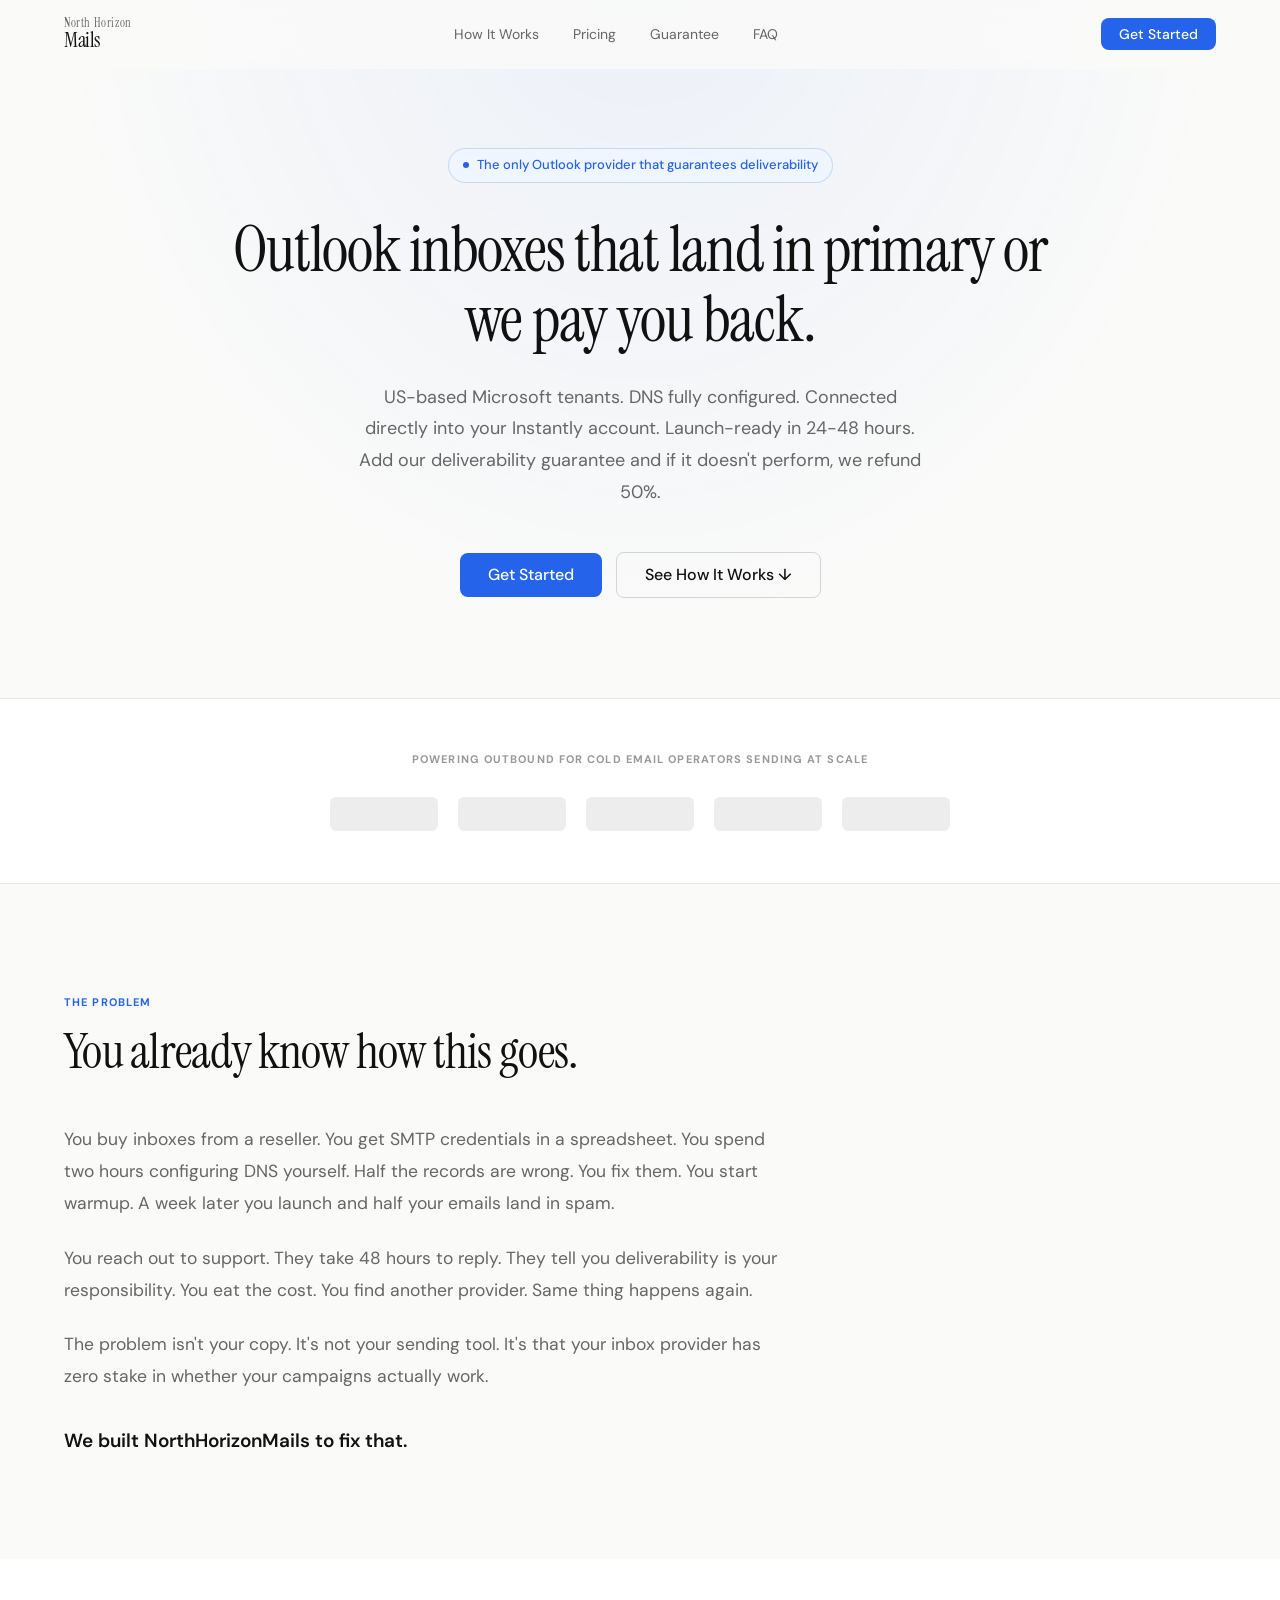
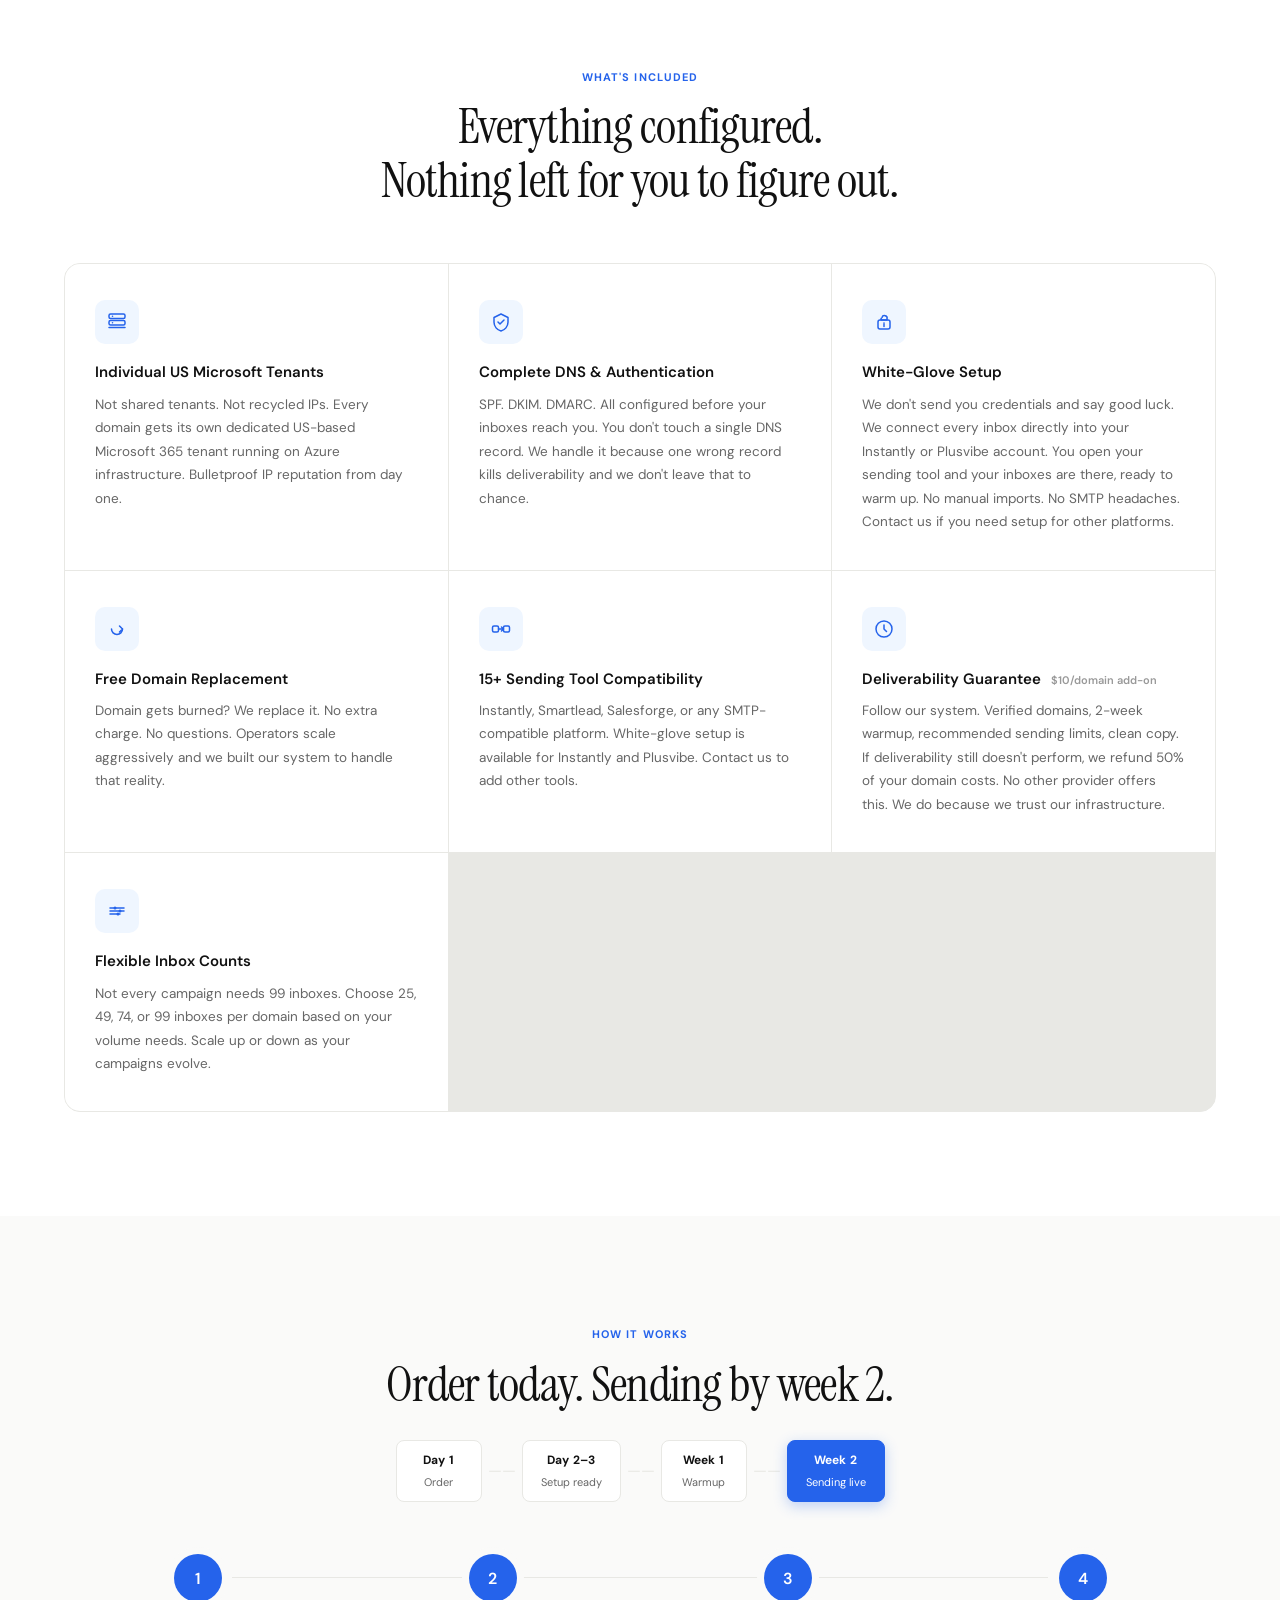
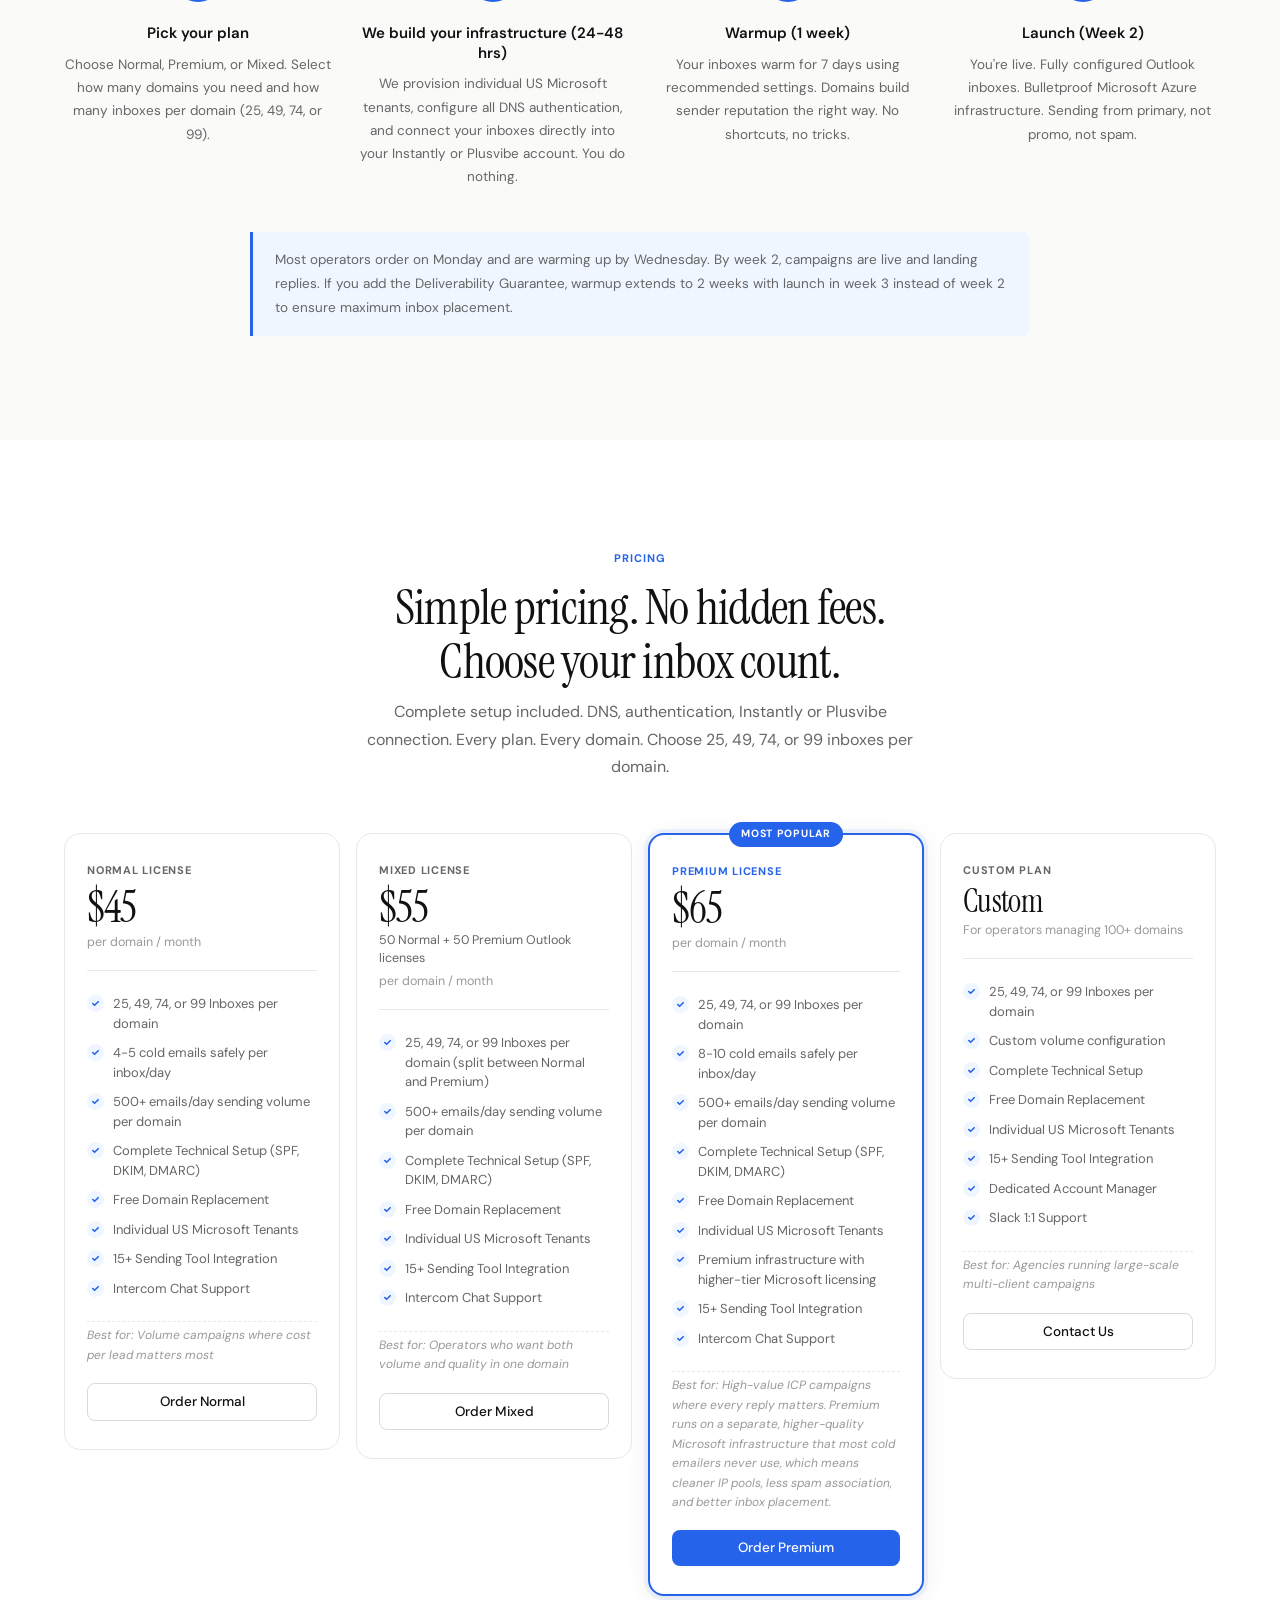
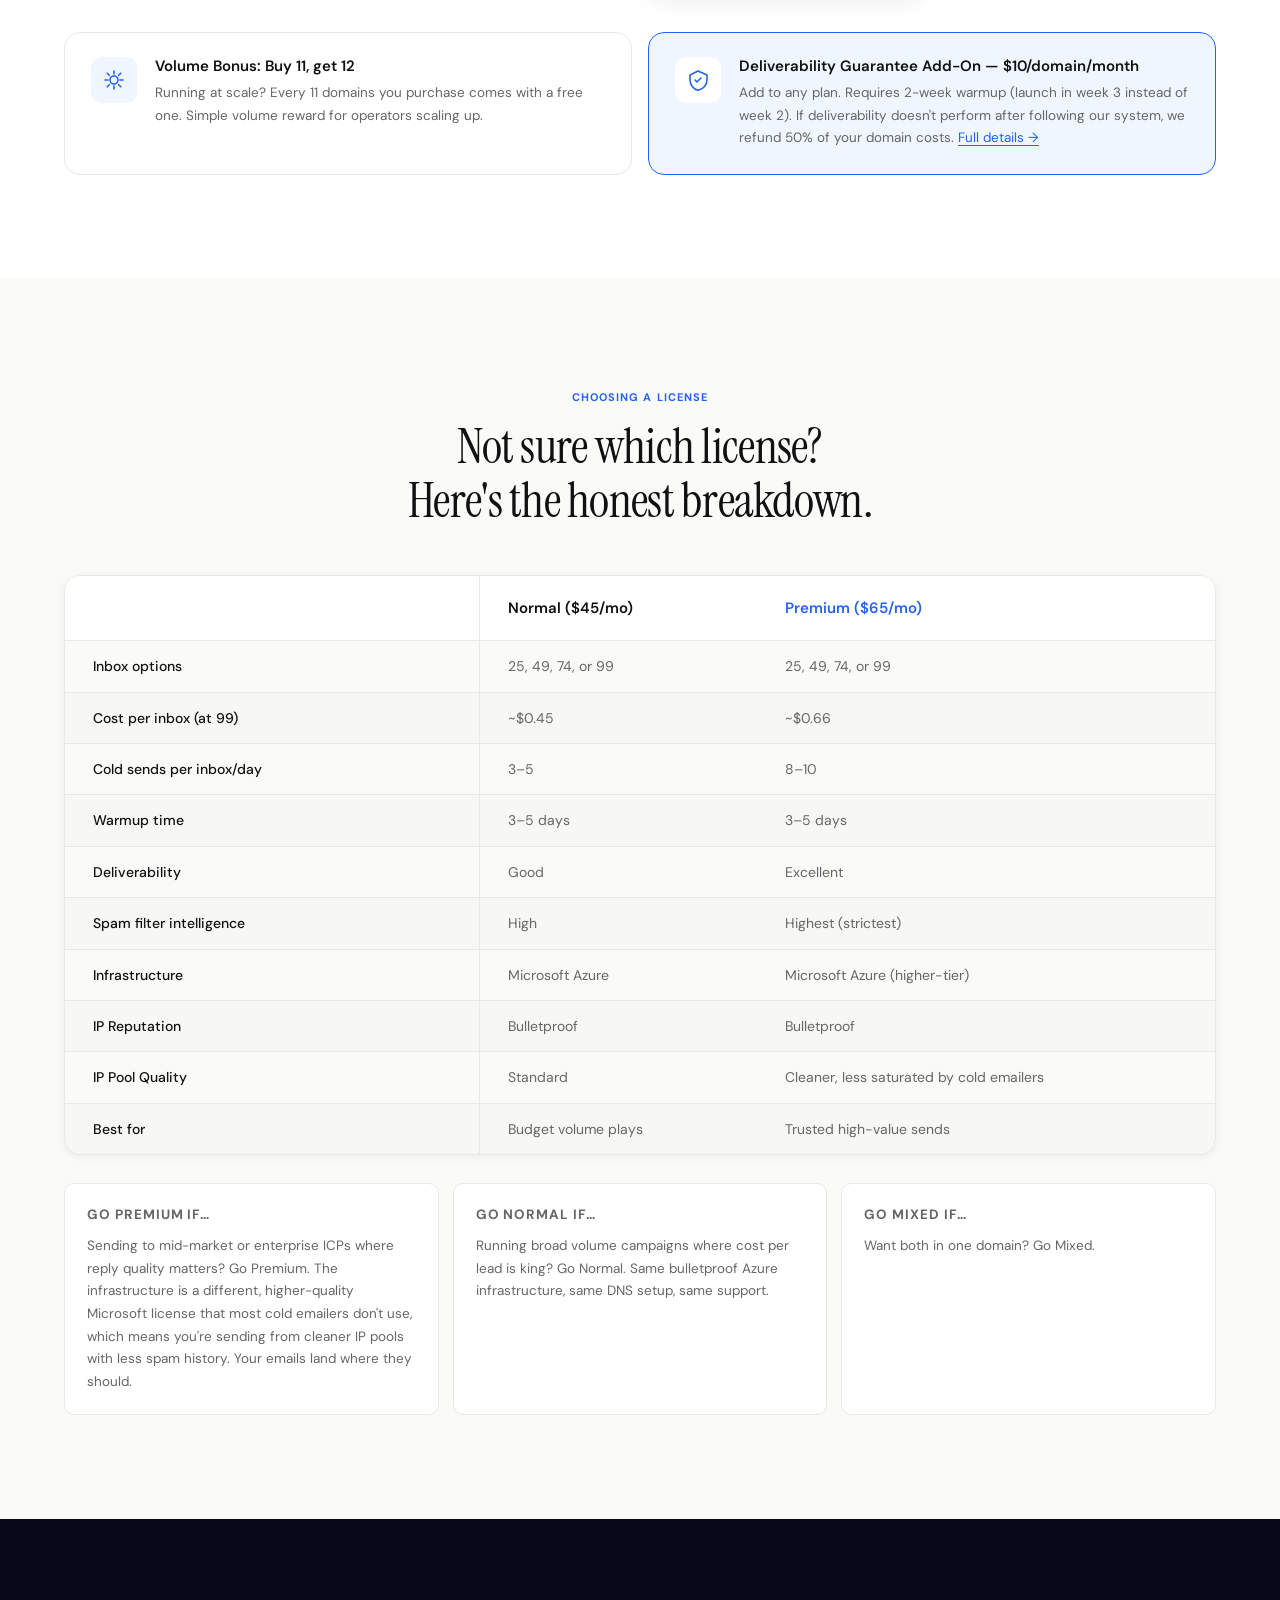
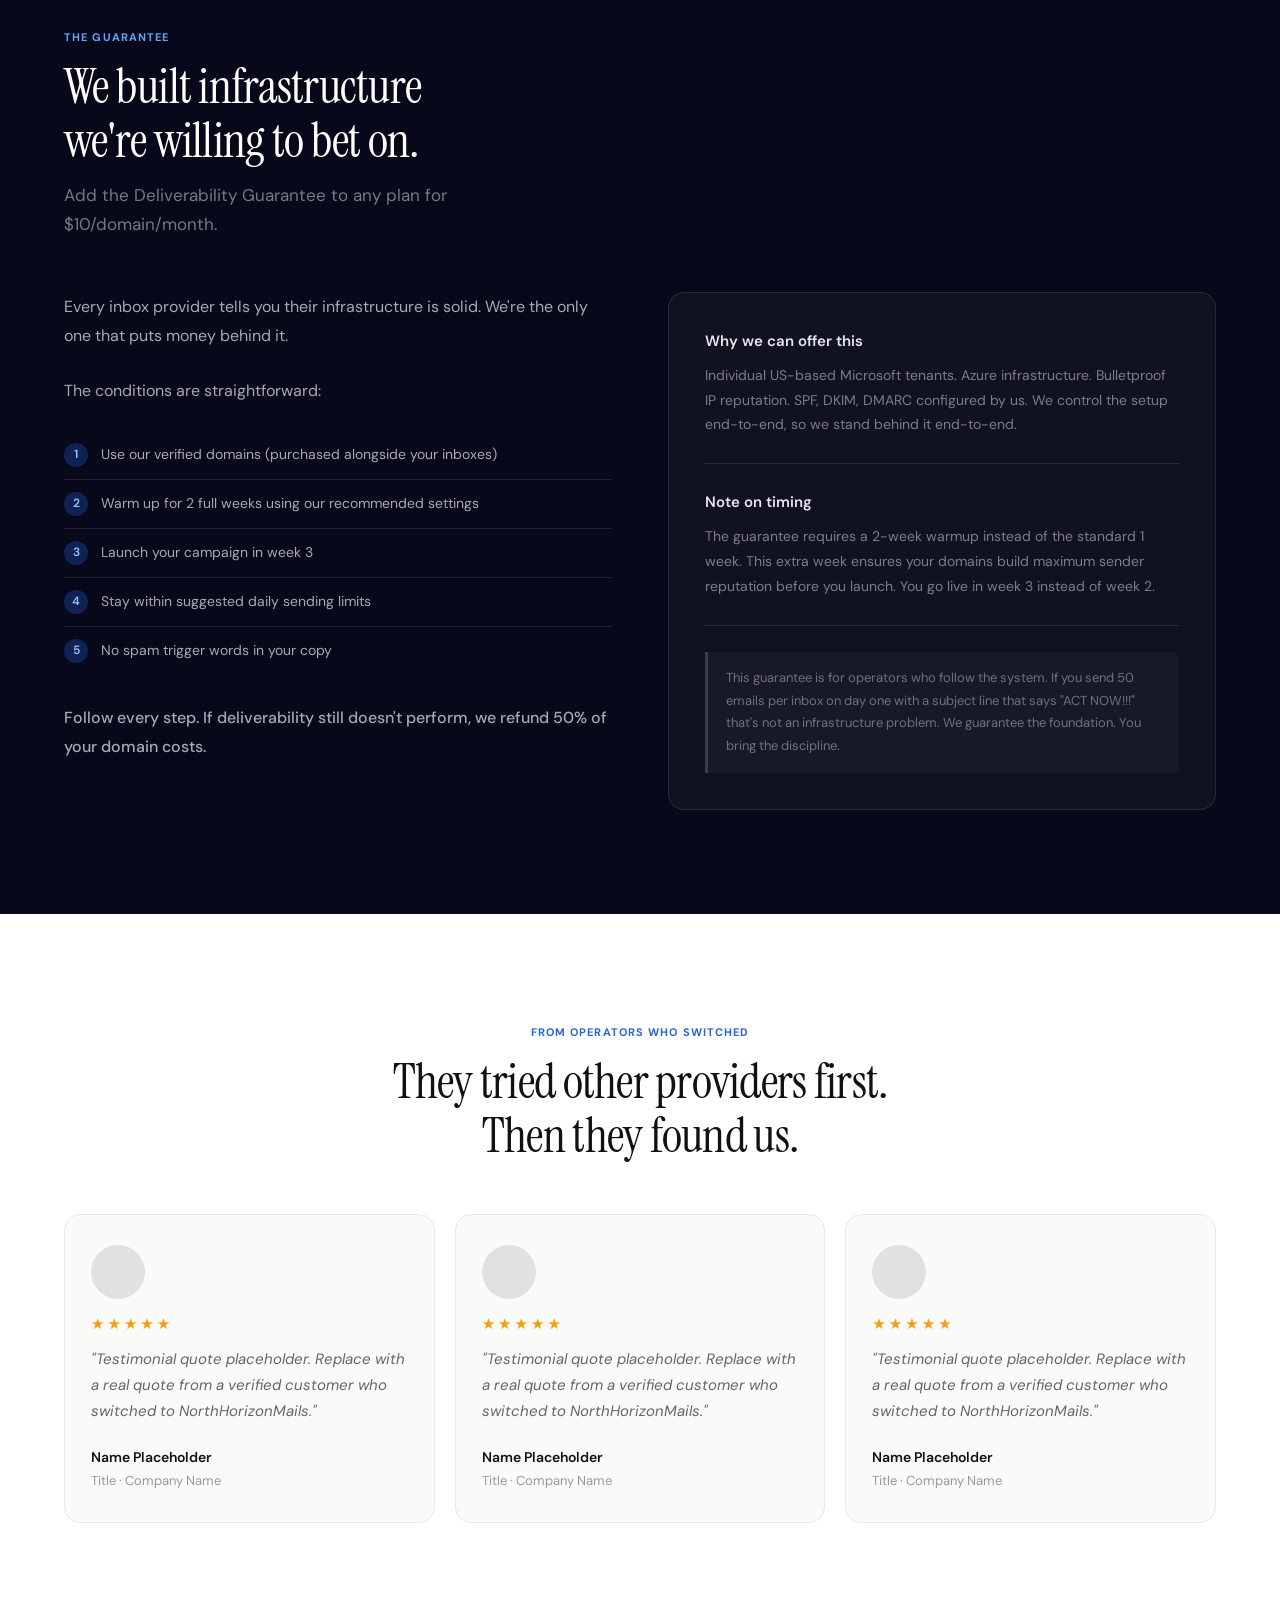
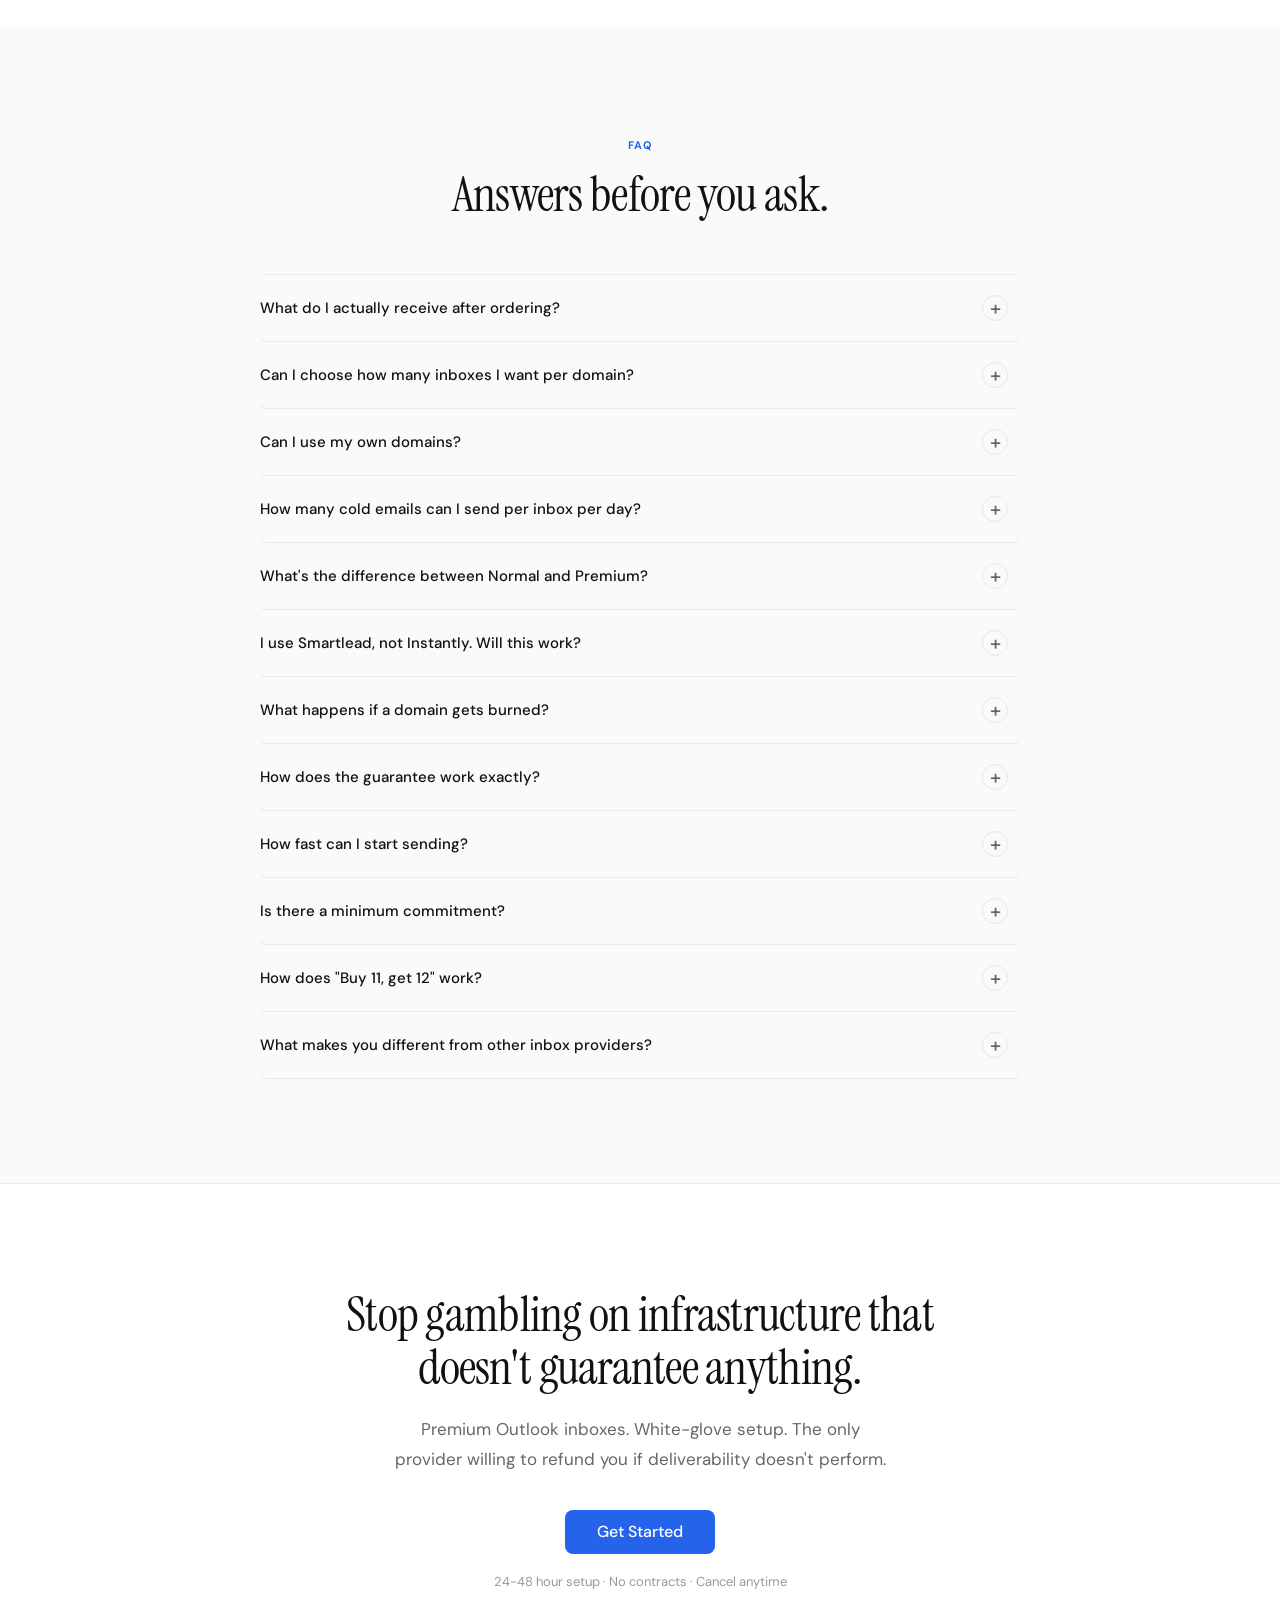
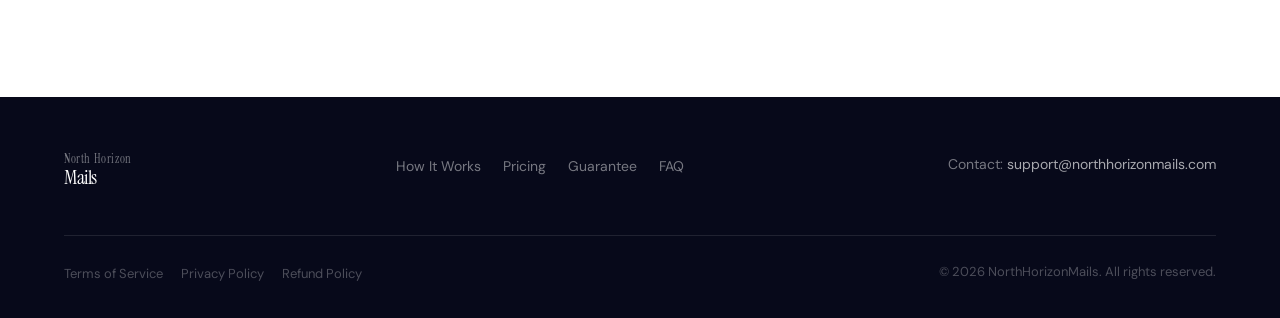
==== index.html @ 083b2d0e "claude code" ====
<!DOCTYPE html>
<html lang="en">
<head>
  <meta charset="UTF-8" />
  <meta name="viewport" content="width=device-width, initial-scale=1.0" />
  <title>NorthHorizonMails — Outlook Inboxes That Guarantee Deliverability</title>
  <meta name="description" content="US-based Microsoft Outlook inboxes. DNS fully configured. White-glove setup into Instantly or Plusvibe. The only cold email inbox provider with a deliverability guarantee." />

  <link rel="preconnect" href="https://fonts.googleapis.com" />
  <link rel="preconnect" href="https://fonts.gstatic.com" crossorigin />
  <link href="https://fonts.googleapis.com/css2?family=Instrument+Serif:ital@0;1&family=DM+Sans:opsz,wght@9..40,300;9..40,400;9..40,500;9..40,600&display=swap" rel="stylesheet" />

  <!-- Design tokens (load first) -->
  <link rel="stylesheet" href="styles/tokens.css" />
  <!-- Base & shared -->
  <link rel="stylesheet" href="styles/base.css" />
  <link rel="stylesheet" href="styles/animations.css" />
  <link rel="stylesheet" href="styles/components.css" />
  <!-- Sections -->
  <link rel="stylesheet" href="styles/navbar.css" />
  <link rel="stylesheet" href="styles/hero.css" />
  <link rel="stylesheet" href="styles/trust.css" />
  <link rel="stylesheet" href="styles/problem.css" />
  <link rel="stylesheet" href="styles/included.css" />
  <link rel="stylesheet" href="styles/how-it-works.css" />
  <link rel="stylesheet" href="styles/pricing.css" />
  <link rel="stylesheet" href="styles/comparison.css" />
  <link rel="stylesheet" href="styles/guarantee.css" />
  <link rel="stylesheet" href="styles/testimonials.css" />
  <link rel="stylesheet" href="styles/faq.css" />
  <link rel="stylesheet" href="styles/cta.css" />
  <link rel="stylesheet" href="styles/footer.css" />
</head>
<body>

<!-- ══ NAVBAR ══════════════════════════════════ -->
<nav id="navbar">
  <div class="nav-inner">
    <a href="#" class="nav-logo">
      <span class="logo-top">North Horizon</span>
      <span class="logo-bottom">Mails</span>
    </a>
    <ul class="nav-links">
      <li><a href="#how-it-works">How It Works</a></li>
      <li><a href="#pricing">Pricing</a></li>
      <li><a href="#guarantee">Guarantee</a></li>
      <li><a href="#faq">FAQ</a></li>
    </ul>
    <a href="#pricing" class="btn btn-primary nav-cta">Get Started</a>
    <button class="hamburger" id="hamburger" aria-label="Open menu" aria-expanded="false">
      <span></span><span></span><span></span>
    </button>
  </div>
</nav>

<div class="mobile-nav" id="mobile-nav">
  <a href="#how-it-works">How It Works</a>
  <a href="#pricing">Pricing</a>
  <a href="#guarantee">Guarantee</a>
  <a href="#faq">FAQ</a>
  <a href="#pricing" class="btn btn-primary">Get Started</a>
</div>

<!-- ══ HERO ════════════════════════════════════ -->
<section id="hero">
  <div class="container">
    <div class="hero-badge fi">
      <span class="hero-dot"></span>
      The only Outlook provider that guarantees deliverability
    </div>
    <h1 class="fi d1">Outlook inboxes that land in primary or we pay you back.</h1>
    <p class="hero-sub fi d2">US-based Microsoft tenants. DNS fully configured. Connected directly into your Instantly account. Launch-ready in 24-48 hours. Add our deliverability guarantee and if it doesn't perform, we refund 50%.</p>
    <div class="hero-ctas fi d3">
      <a href="#pricing" class="btn btn-primary">Get Started</a>
      <a href="#how-it-works" class="btn btn-secondary">See How It Works ↓</a>
    </div>
  </div>
</section>

<!-- ══ TRUST BAR ════════════════════════════════ -->
<section id="trust">
  <div class="container">
    <p class="trust-label">Powering outbound for cold email operators sending at scale</p>
    <div class="trust-logos">
      <div class="logo-ph fi"></div>
      <div class="logo-ph fi d1"></div>
      <div class="logo-ph fi d2"></div>
      <div class="logo-ph fi d3"></div>
      <div class="logo-ph fi d4"></div>
    </div>
  </div>
</section>

<!-- ══ THE PROBLEM ══════════════════════════════ -->
<section id="problem">
  <div class="container">
    <div class="problem-inner">
      <span class="tag fi">The problem</span>
      <h2 class="fi d1">You already know how this goes.</h2>
      <p class="fi d1">You buy inboxes from a reseller. You get SMTP credentials in a spreadsheet. You spend two hours configuring DNS yourself. Half the records are wrong. You fix them. You start warmup. A week later you launch and half your emails land in spam.</p>
      <p class="fi d2">You reach out to support. They take 48 hours to reply. They tell you deliverability is your responsibility. You eat the cost. You find another provider. Same thing happens again.</p>
      <p class="fi d2">The problem isn't your copy. It's not your sending tool. It's that your inbox provider has zero stake in whether your campaigns actually work.</p>
      <p class="problem-closer fi d3">We built NorthHorizonMails to fix that.</p>
    </div>
  </div>
</section>

<!-- ══ WHAT'S INCLUDED ══════════════════════════ -->
<section id="included">
  <div class="container">
    <div class="included-hd fi">
      <span class="tag">What's included</span>
      <h2>Everything configured.<br>Nothing left for you to figure out.</h2>
    </div>
    <div class="pillars">

      <div class="pillar fi">
        <div class="p-icon">
          <svg viewBox="0 0 20 20" fill="none" stroke="currentColor" stroke-width="1.5" stroke-linecap="round" stroke-linejoin="round">
            <rect x="2" y="2" width="16" height="4.5" rx="1.5"/>
            <rect x="2" y="8.5" width="16" height="4.5" rx="1.5"/>
            <path d="M2 15.5h16"/><circle cx="5.5" cy="4.25" r="0.8" fill="currentColor" stroke="none"/><circle cx="5.5" cy="10.75" r="0.8" fill="currentColor" stroke="none"/>
          </svg>
        </div>
        <h3>Individual US Microsoft Tenants</h3>
        <p>Not shared tenants. Not recycled IPs. Every domain gets its own dedicated US-based Microsoft 365 tenant running on Azure infrastructure. Bulletproof IP reputation from day one.</p>
      </div>

      <div class="pillar fi d1">
        <div class="p-icon">
          <svg viewBox="0 0 20 20" fill="none" stroke="currentColor" stroke-width="1.5" stroke-linecap="round" stroke-linejoin="round">
            <path d="M10 2L3 5.5v4.8C3 14.4 6.1 18.1 10 19c3.9-.9 7-4.6 7-8.7V5.5L10 2z"/>
            <path d="M7 10l2 2 4-4"/>
          </svg>
        </div>
        <h3>Complete DNS & Authentication</h3>
        <p>SPF. DKIM. DMARC. All configured before your inboxes reach you. You don't touch a single DNS record. We handle it because one wrong record kills deliverability and we don't leave that to chance.</p>
      </div>

      <div class="pillar fi d2">
        <div class="p-icon">
          <svg viewBox="0 0 20 20" fill="none" stroke="currentColor" stroke-width="1.5" stroke-linecap="round" stroke-linejoin="round">
            <path d="M8 5.5A2.5 2.5 0 0 1 13 7v1H7V7A2.5 2.5 0 0 1 8 5.5z"/>
            <rect x="4" y="8" width="12" height="9" rx="2"/>
            <path d="M10 12v2.5"/><circle cx="10" cy="11" r="0.8" fill="currentColor" stroke="none"/>
          </svg>
        </div>
        <h3>White-Glove Setup</h3>
        <p>We don't send you credentials and say good luck. We connect every inbox directly into your Instantly or Plusvibe account. You open your sending tool and your inboxes are there, ready to warm up. No manual imports. No SMTP headaches. Contact us if you need setup for other platforms.</p>
      </div>

      <div class="pillar fi">
        <div class="p-icon">
          <svg viewBox="0 0 20 20" fill="none" stroke="currentColor" stroke-width="1.5" stroke-linecap="round" stroke-linejoin="round">
            <path d="M4.5 10a5.5 5.5 0 1 0 11 0"/>
            <path d="M15.5 10l-3-3m3 3l-3 3"/>
          </svg>
        </div>
        <h3>Free Domain Replacement</h3>
        <p>Domain gets burned? We replace it. No extra charge. No questions. Operators scale aggressively and we built our system to handle that reality.</p>
      </div>

      <div class="pillar fi d1">
        <div class="p-icon">
          <svg viewBox="0 0 20 20" fill="none" stroke="currentColor" stroke-width="1.5" stroke-linecap="round" stroke-linejoin="round">
            <rect x="1.5" y="7" width="6" height="6" rx="1.5"/>
            <path d="M7.5 10h5M12.5 10l-2-2m2 2l-2 2"/>
            <rect x="12.5" y="7" width="6" height="6" rx="1.5"/>
          </svg>
        </div>
        <h3>15+ Sending Tool Compatibility</h3>
        <p>Instantly, Smartlead, Salesforge, or any SMTP-compatible platform. White-glove setup is available for Instantly and Plusvibe. Contact us to add other tools.</p>
      </div>

      <div class="pillar fi d2">
        <div class="p-icon">
          <svg viewBox="0 0 20 20" fill="none" stroke="currentColor" stroke-width="1.5" stroke-linecap="round" stroke-linejoin="round">
            <circle cx="10" cy="10" r="8"/>
            <path d="M10 6v4l2.5 2.5"/>
          </svg>
        </div>
        <h3>Deliverability Guarantee <span class="pillar-badge">$10/domain add-on</span></h3>
        <p>Follow our system. Verified domains, 2-week warmup, recommended sending limits, clean copy. If deliverability still doesn't perform, we refund 50% of your domain costs. No other provider offers this. We do because we trust our infrastructure.</p>
      </div>

      <!-- Pillar 7: flows naturally, no forced centering -->
      <div class="pillar fi d1">
        <div class="p-icon">
          <svg viewBox="0 0 20 20" fill="none" stroke="currentColor" stroke-width="1.5" stroke-linecap="round" stroke-linejoin="round">
            <path d="M3 7h14M3 10h14M3 13h10"/>
            <circle cx="8" cy="7" r="1.5" fill="currentColor" stroke="none"/>
            <circle cx="13" cy="10" r="1.5" fill="currentColor" stroke="none"/>
            <circle cx="11" cy="13" r="1.5" fill="currentColor" stroke="none"/>
          </svg>
        </div>
        <h3>Flexible Inbox Counts</h3>
        <p>Not every campaign needs 99 inboxes. Choose 25, 49, 74, or 99 inboxes per domain based on your volume needs. Scale up or down as your campaigns evolve.</p>
      </div>

    </div>
  </div>
</section>

<!-- ══ HOW IT WORKS ═════════════════════════════ -->
<section id="how-it-works">
  <div class="container">
    <div class="how-hd fi">
      <span class="tag">How it works</span>
      <h2>Order today. Sending by week 2.</h2>
      <!-- Visual timeline bar highlighting Week 2 launch -->
      <div class="timeline-bar">
        <div class="tl-step"><span class="tl-n">Day 1</span><span class="tl-l">Order</span></div>
        <span class="tl-arrow">——</span>
        <div class="tl-step"><span class="tl-n">Day 2–3</span><span class="tl-l">Setup ready</span></div>
        <span class="tl-arrow">——</span>
        <div class="tl-step"><span class="tl-n">Week 1</span><span class="tl-l">Warmup</span></div>
        <span class="tl-arrow">——</span>
        <div class="tl-step tl-live"><span class="tl-n">Week 2</span><span class="tl-l">Sending live</span></div>
      </div>
    </div>

    <div class="steps">
      <div class="step fi">
        <div class="step-n">1</div>
        <div class="step-body">
          <h3>Pick your plan</h3>
          <p>Choose Normal, Premium, or Mixed. Select how many domains you need and how many inboxes per domain (25, 49, 74, or 99).</p>
        </div>
      </div>
      <div class="step fi d1">
        <div class="step-n">2</div>
        <div class="step-body">
          <h3>We build your infrastructure (24-48 hrs)</h3>
          <p>We provision individual US Microsoft tenants, configure all DNS authentication, and connect your inboxes directly into your Instantly or Plusvibe account. You do nothing.</p>
        </div>
      </div>
      <div class="step fi d2">
        <div class="step-n">3</div>
        <div class="step-body">
          <h3>Warmup (1 week)</h3>
          <p>Your inboxes warm for 7 days using recommended settings. Domains build sender reputation the right way. No shortcuts, no tricks.</p>
        </div>
      </div>
      <div class="step fi d3">
        <div class="step-n">4</div>
        <div class="step-body">
          <h3>Launch (Week 2)</h3>
          <p>You're live. Fully configured Outlook inboxes. Bulletproof Microsoft Azure infrastructure. Sending from primary, not promo, not spam.</p>
        </div>
      </div>
    </div>

    <p class="steps-note fi">Most operators order on Monday and are warming up by Wednesday. By week 2, campaigns are live and landing replies. If you add the Deliverability Guarantee, warmup extends to 2 weeks with launch in week 3 instead of week 2 to ensure maximum inbox placement.</p>
  </div>
</section>

<!-- ══ PRICING ══════════════════════════════════ -->
<section id="pricing">
  <div class="container">
    <div class="pricing-hd fi">
      <span class="tag">Pricing</span>
      <h2>Simple pricing. No hidden fees.<br>Choose your inbox count.</h2>
    </div>
    <p class="pricing-sub fi">Complete setup included. DNS, authentication, Instantly or Plusvibe connection. Every plan. Every domain. Choose 25, 49, 74, or 99 inboxes per domain.</p>

    <!-- ORDER: Normal → Mixed → Premium → Custom -->
    <div class="cards">

      <!-- Normal -->
      <div class="card fi" data-plan="normal">
        <p class="plan-label">Normal License</p>
        <p class="plan-price">$45</p>
        <p class="plan-period">per domain / month</p>
        <div class="c-div"></div>
        <ul class="plan-feats">
          <li><span class="chk"><svg viewBox="0 0 10 10" fill="none" stroke="currentColor" stroke-width="1.8" stroke-linecap="round" stroke-linejoin="round"><path d="M2 5l2 2 4-4"/></svg></span>25, 49, 74, or 99 Inboxes per domain</li>
          <li><span class="chk"><svg viewBox="0 0 10 10" fill="none" stroke="currentColor" stroke-width="1.8" stroke-linecap="round" stroke-linejoin="round"><path d="M2 5l2 2 4-4"/></svg></span>4-5 cold emails safely per inbox/day</li>
          <li><span class="chk"><svg viewBox="0 0 10 10" fill="none" stroke="currentColor" stroke-width="1.8" stroke-linecap="round" stroke-linejoin="round"><path d="M2 5l2 2 4-4"/></svg></span>500+ emails/day sending volume per domain</li>
          <li><span class="chk"><svg viewBox="0 0 10 10" fill="none" stroke="currentColor" stroke-width="1.8" stroke-linecap="round" stroke-linejoin="round"><path d="M2 5l2 2 4-4"/></svg></span>Complete Technical Setup (SPF, DKIM, DMARC)</li>
          <li><span class="chk"><svg viewBox="0 0 10 10" fill="none" stroke="currentColor" stroke-width="1.8" stroke-linecap="round" stroke-linejoin="round"><path d="M2 5l2 2 4-4"/></svg></span>Free Domain Replacement</li>
          <li><span class="chk"><svg viewBox="0 0 10 10" fill="none" stroke="currentColor" stroke-width="1.8" stroke-linecap="round" stroke-linejoin="round"><path d="M2 5l2 2 4-4"/></svg></span>Individual US Microsoft Tenants</li>
          <li><span class="chk"><svg viewBox="0 0 10 10" fill="none" stroke="currentColor" stroke-width="1.8" stroke-linecap="round" stroke-linejoin="round"><path d="M2 5l2 2 4-4"/></svg></span>15+ Sending Tool Integration</li>
          <li><span class="chk"><svg viewBox="0 0 10 10" fill="none" stroke="currentColor" stroke-width="1.8" stroke-linecap="round" stroke-linejoin="round"><path d="M2 5l2 2 4-4"/></svg></span>Intercom Chat Support</li>
        </ul>
        <p class="plan-best">Best for: Volume campaigns where cost per lead matters most</p>
        <a href="#" class="btn btn-secondary">Order Normal</a>
      </div>

      <!-- Mixed -->
      <div class="card fi d1" data-plan="mixed">
        <p class="plan-label">Mixed License</p>
        <p class="plan-price">$55</p>
        <p class="plan-note">50 Normal + 50 Premium Outlook licenses</p>
        <p class="plan-period">per domain / month</p>
        <div class="c-div"></div>
        <ul class="plan-feats">
          <li><span class="chk"><svg viewBox="0 0 10 10" fill="none" stroke="currentColor" stroke-width="1.8" stroke-linecap="round" stroke-linejoin="round"><path d="M2 5l2 2 4-4"/></svg></span>25, 49, 74, or 99 Inboxes per domain (split between Normal and Premium)</li>
          <li><span class="chk"><svg viewBox="0 0 10 10" fill="none" stroke="currentColor" stroke-width="1.8" stroke-linecap="round" stroke-linejoin="round"><path d="M2 5l2 2 4-4"/></svg></span>500+ emails/day sending volume per domain</li>
          <li><span class="chk"><svg viewBox="0 0 10 10" fill="none" stroke="currentColor" stroke-width="1.8" stroke-linecap="round" stroke-linejoin="round"><path d="M2 5l2 2 4-4"/></svg></span>Complete Technical Setup (SPF, DKIM, DMARC)</li>
          <li><span class="chk"><svg viewBox="0 0 10 10" fill="none" stroke="currentColor" stroke-width="1.8" stroke-linecap="round" stroke-linejoin="round"><path d="M2 5l2 2 4-4"/></svg></span>Free Domain Replacement</li>
          <li><span class="chk"><svg viewBox="0 0 10 10" fill="none" stroke="currentColor" stroke-width="1.8" stroke-linecap="round" stroke-linejoin="round"><path d="M2 5l2 2 4-4"/></svg></span>Individual US Microsoft Tenants</li>
          <li><span class="chk"><svg viewBox="0 0 10 10" fill="none" stroke="currentColor" stroke-width="1.8" stroke-linecap="round" stroke-linejoin="round"><path d="M2 5l2 2 4-4"/></svg></span>15+ Sending Tool Integration</li>
          <li><span class="chk"><svg viewBox="0 0 10 10" fill="none" stroke="currentColor" stroke-width="1.8" stroke-linecap="round" stroke-linejoin="round"><path d="M2 5l2 2 4-4"/></svg></span>Intercom Chat Support</li>
        </ul>
        <p class="plan-best">Best for: Operators who want both volume and quality in one domain</p>
        <a href="#" class="btn btn-secondary">Order Mixed</a>
      </div>

      <!-- Premium (Most Popular) -->
      <div class="card featured fi d2" data-plan="premium">
        <span class="popular-pill">Most Popular</span>
        <p class="plan-label">Premium License</p>
        <p class="plan-price">$65</p>
        <p class="plan-period">per domain / month</p>
        <div class="c-div"></div>
        <ul class="plan-feats">
          <li><span class="chk"><svg viewBox="0 0 10 10" fill="none" stroke="currentColor" stroke-width="1.8" stroke-linecap="round" stroke-linejoin="round"><path d="M2 5l2 2 4-4"/></svg></span>25, 49, 74, or 99 Inboxes per domain</li>
          <li><span class="chk"><svg viewBox="0 0 10 10" fill="none" stroke="currentColor" stroke-width="1.8" stroke-linecap="round" stroke-linejoin="round"><path d="M2 5l2 2 4-4"/></svg></span>8-10 cold emails safely per inbox/day</li>
          <li><span class="chk"><svg viewBox="0 0 10 10" fill="none" stroke="currentColor" stroke-width="1.8" stroke-linecap="round" stroke-linejoin="round"><path d="M2 5l2 2 4-4"/></svg></span>500+ emails/day sending volume per domain</li>
          <li><span class="chk"><svg viewBox="0 0 10 10" fill="none" stroke="currentColor" stroke-width="1.8" stroke-linecap="round" stroke-linejoin="round"><path d="M2 5l2 2 4-4"/></svg></span>Complete Technical Setup (SPF, DKIM, DMARC)</li>
          <li><span class="chk"><svg viewBox="0 0 10 10" fill="none" stroke="currentColor" stroke-width="1.8" stroke-linecap="round" stroke-linejoin="round"><path d="M2 5l2 2 4-4"/></svg></span>Free Domain Replacement</li>
          <li><span class="chk"><svg viewBox="0 0 10 10" fill="none" stroke="currentColor" stroke-width="1.8" stroke-linecap="round" stroke-linejoin="round"><path d="M2 5l2 2 4-4"/></svg></span>Individual US Microsoft Tenants</li>
          <li><span class="chk"><svg viewBox="0 0 10 10" fill="none" stroke="currentColor" stroke-width="1.8" stroke-linecap="round" stroke-linejoin="round"><path d="M2 5l2 2 4-4"/></svg></span>Premium infrastructure with higher-tier Microsoft licensing</li>
          <li><span class="chk"><svg viewBox="0 0 10 10" fill="none" stroke="currentColor" stroke-width="1.8" stroke-linecap="round" stroke-linejoin="round"><path d="M2 5l2 2 4-4"/></svg></span>15+ Sending Tool Integration</li>
          <li><span class="chk"><svg viewBox="0 0 10 10" fill="none" stroke="currentColor" stroke-width="1.8" stroke-linecap="round" stroke-linejoin="round"><path d="M2 5l2 2 4-4"/></svg></span>Intercom Chat Support</li>
        </ul>
        <p class="plan-best">Best for: High-value ICP campaigns where every reply matters. Premium runs on a separate, higher-quality Microsoft infrastructure that most cold emailers never use, which means cleaner IP pools, less spam association, and better inbox placement.</p>
        <a href="#" class="btn btn-primary">Order Premium</a>
      </div>

      <!-- Custom -->
      <div class="card fi d3" data-plan="custom">
        <p class="plan-label">Custom Plan</p>
        <p class="plan-price" style="font-size:32px;">Custom</p>
        <p class="plan-period">For operators managing 100+ domains</p>
        <div class="c-div"></div>
        <ul class="plan-feats">
          <li><span class="chk"><svg viewBox="0 0 10 10" fill="none" stroke="currentColor" stroke-width="1.8" stroke-linecap="round" stroke-linejoin="round"><path d="M2 5l2 2 4-4"/></svg></span>25, 49, 74, or 99 Inboxes per domain</li>
          <li><span class="chk"><svg viewBox="0 0 10 10" fill="none" stroke="currentColor" stroke-width="1.8" stroke-linecap="round" stroke-linejoin="round"><path d="M2 5l2 2 4-4"/></svg></span>Custom volume configuration</li>
          <li><span class="chk"><svg viewBox="0 0 10 10" fill="none" stroke="currentColor" stroke-width="1.8" stroke-linecap="round" stroke-linejoin="round"><path d="M2 5l2 2 4-4"/></svg></span>Complete Technical Setup</li>
          <li><span class="chk"><svg viewBox="0 0 10 10" fill="none" stroke="currentColor" stroke-width="1.8" stroke-linecap="round" stroke-linejoin="round"><path d="M2 5l2 2 4-4"/></svg></span>Free Domain Replacement</li>
          <li><span class="chk"><svg viewBox="0 0 10 10" fill="none" stroke="currentColor" stroke-width="1.8" stroke-linecap="round" stroke-linejoin="round"><path d="M2 5l2 2 4-4"/></svg></span>Individual US Microsoft Tenants</li>
          <li><span class="chk"><svg viewBox="0 0 10 10" fill="none" stroke="currentColor" stroke-width="1.8" stroke-linecap="round" stroke-linejoin="round"><path d="M2 5l2 2 4-4"/></svg></span>15+ Sending Tool Integration</li>
          <li><span class="chk"><svg viewBox="0 0 10 10" fill="none" stroke="currentColor" stroke-width="1.8" stroke-linecap="round" stroke-linejoin="round"><path d="M2 5l2 2 4-4"/></svg></span>Dedicated Account Manager</li>
          <li><span class="chk"><svg viewBox="0 0 10 10" fill="none" stroke="currentColor" stroke-width="1.8" stroke-linecap="round" stroke-linejoin="round"><path d="M2 5l2 2 4-4"/></svg></span>Slack 1:1 Support</li>
        </ul>
        <p class="plan-best">Best for: Agencies running large-scale multi-client campaigns</p>
        <a href="#" class="btn btn-secondary">Contact Us</a>
      </div>

    </div>

    <!-- Add-on cards — more prominent design with icons -->
    <div class="pricing-addons fi">

      <div class="addon-card">
        <div class="addon-icon">
          <svg viewBox="0 0 22 22" fill="none" stroke="currentColor" stroke-width="1.6" stroke-linecap="round" stroke-linejoin="round">
            <path d="M11 2v3M4.2 4.2l2.1 2.1M2 11h3M4.2 17.8l2.1-2.1M11 20v-3M17.8 17.8l-2.1-2.1M20 11h-3M17.8 4.2l-2.1 2.1"/>
            <circle cx="11" cy="11" r="4"/>
          </svg>
        </div>
        <div class="addon-body">
          <h4>Volume Bonus: Buy 11, get 12</h4>
          <p>Running at scale? Every 11 domains you purchase comes with a free one. Simple volume reward for operators scaling up.</p>
        </div>
      </div>

      <div class="addon-card addon-guarantee">
        <div class="addon-icon">
          <svg viewBox="0 0 22 22" fill="none" stroke="currentColor" stroke-width="1.6" stroke-linecap="round" stroke-linejoin="round">
            <path d="M11 2L3 6v5c0 4.8 3.4 9.2 8 10.3C16.6 20.2 20 15.8 20 11V6L11 2z"/>
            <path d="M8 11l2 2 4-4"/>
          </svg>
        </div>
        <div class="addon-body">
          <h4>Deliverability Guarantee Add-On — $10/domain/month</h4>
          <p>Add to any plan. Requires 2-week warmup (launch in week 3 instead of week 2). If deliverability doesn't perform after following our system, we refund 50% of your domain costs. <a href="guarantee.html" style="color:var(--accent);text-decoration:underline;text-underline-offset:3px;">Full details →</a></p>
        </div>
      </div>

    </div>
  </div>
</section>

<!-- ══ COMPARISON ═══════════════════════════════ -->
<section id="comparison">
  <div class="container">
    <div class="comp-hd fi">
      <span class="tag">Choosing a license</span>
      <h2>Not sure which license?<br>Here's the honest breakdown.</h2>
    </div>

    <p class="tbl-scroll-hint">Scroll horizontally to see full table →</p>
    <div class="tbl-wrap fi">
      <table class="ctbl">
        <thead>
          <tr>
            <th></th>
            <th class="col-normal">Normal ($45/mo)</th>
            <th class="col-premium">Premium ($65/mo)</th>
          </tr>
        </thead>
        <tbody>
          <tr><td>Inbox options</td><td>25, 49, 74, or 99</td><td>25, 49, 74, or 99</td></tr>
          <tr><td>Cost per inbox (at 99)</td><td>~$0.45</td><td>~$0.66</td></tr>
          <tr><td>Cold sends per inbox/day</td><td>3–5</td><td>8–10</td></tr>
          <tr><td>Warmup time</td><td>3–5 days</td><td>3–5 days</td></tr>
          <tr><td>Deliverability</td><td>Good</td><td>Excellent</td></tr>
          <tr><td>Spam filter intelligence</td><td>High</td><td>Highest (strictest)</td></tr>
          <tr><td>Infrastructure</td><td>Microsoft Azure</td><td>Microsoft Azure (higher-tier)</td></tr>
          <tr><td>IP Reputation</td><td>Bulletproof</td><td>Bulletproof</td></tr>
          <tr><td>IP Pool Quality</td><td>Standard</td><td>Cleaner, less saturated by cold emailers</td></tr>
          <tr><td>Best for</td><td>Budget volume plays</td><td>Trusted high-value sends</td></tr>
        </tbody>
      </table>
    </div>

    <div class="comp-reco fi">
      <div class="reco-card">
        <p class="reco-label">Go Premium if…</p>
        <p>Sending to mid-market or enterprise ICPs where reply quality matters? Go Premium. The infrastructure is a different, higher-quality Microsoft license that most cold emailers don't use, which means you're sending from cleaner IP pools with less spam history. Your emails land where they should.</p>
      </div>
      <div class="reco-card">
        <p class="reco-label">Go Normal if…</p>
        <p>Running broad volume campaigns where cost per lead is king? Go Normal. Same bulletproof Azure infrastructure, same DNS setup, same support.</p>
      </div>
      <div class="reco-card">
        <p class="reco-label">Go Mixed if…</p>
        <p>Want both in one domain? Go Mixed.</p>
      </div>
    </div>
  </div>
</section>

<!-- ══ GUARANTEE ════════════════════════════════ -->
<section id="guarantee">
  <div class="container">
    <div class="g-hd fi">
      <span class="tag">The guarantee</span>
      <h2>We built infrastructure<br>we're willing to bet on.</h2>
    </div>
    <p class="g-subhead fi">Add the Deliverability Guarantee to any plan for $10/domain/month.</p>

    <div class="g-body">
      <div class="g-left fi">
        <p>Every inbox provider tells you their infrastructure is solid. We're the only one that puts money behind it.</p>
        <p>The conditions are straightforward:</p>
        <div class="g-conditions">
          <div class="g-cond"><span class="g-num">1</span>Use our verified domains (purchased alongside your inboxes)</div>
          <div class="g-cond"><span class="g-num">2</span>Warm up for 2 full weeks using our recommended settings</div>
          <div class="g-cond"><span class="g-num">3</span>Launch your campaign in week 3</div>
          <div class="g-cond"><span class="g-num">4</span>Stay within suggested daily sending limits</div>
          <div class="g-cond"><span class="g-num">5</span>No spam trigger words in your copy</div>
        </div>
        <p class="g-result">Follow every step. If deliverability still doesn't perform, we refund 50% of your domain costs.</p>
      </div>

      <div class="g-right fi d1">
        <div class="g-box">
          <h3>Why we can offer this</h3>
          <p>Individual US-based Microsoft tenants. Azure infrastructure. Bulletproof IP reputation. SPF, DKIM, DMARC configured by us. We control the setup end-to-end, so we stand behind it end-to-end.</p>
        </div>
        <div class="g-sep"></div>
        <div class="g-box">
          <h3>Note on timing</h3>
          <p>The guarantee requires a 2-week warmup instead of the standard 1 week. This extra week ensures your domains build maximum sender reputation before you launch. You go live in week 3 instead of week 2.</p>
        </div>
        <div class="g-sep"></div>
        <div class="g-disclaimer">
          This guarantee is for operators who follow the system. If you send 50 emails per inbox on day one with a subject line that says "ACT NOW!!!" that's not an infrastructure problem. We guarantee the foundation. You bring the discipline.
        </div>
      </div>
    </div>
  </div>
</section>

<!-- ══ TESTIMONIALS ═════════════════════════════ -->
<section id="testimonials">
  <div class="container">
    <div class="t-hd fi">
      <span class="tag">From operators who switched</span>
      <h2>They tried other providers first.<br>Then they found us.</h2>
    </div>
    <div class="t-grid">
      <div class="t-card fi">
        <div class="t-photo"></div>
        <div class="t-stars"><span class="t-star">★</span><span class="t-star">★</span><span class="t-star">★</span><span class="t-star">★</span><span class="t-star">★</span></div>
        <p class="t-quote">"Testimonial quote placeholder. Replace with a real quote from a verified customer who switched to NorthHorizonMails."</p>
        <p class="t-name">Name Placeholder</p>
        <p class="t-role">Title · Company Name</p>
      </div>
      <div class="t-card fi d1">
        <div class="t-photo"></div>
        <div class="t-stars"><span class="t-star">★</span><span class="t-star">★</span><span class="t-star">★</span><span class="t-star">★</span><span class="t-star">★</span></div>
        <p class="t-quote">"Testimonial quote placeholder. Replace with a real quote from a verified customer who switched to NorthHorizonMails."</p>
        <p class="t-name">Name Placeholder</p>
        <p class="t-role">Title · Company Name</p>
      </div>
      <div class="t-card fi d2">
        <div class="t-photo"></div>
        <div class="t-stars"><span class="t-star">★</span><span class="t-star">★</span><span class="t-star">★</span><span class="t-star">★</span><span class="t-star">★</span></div>
        <p class="t-quote">"Testimonial quote placeholder. Replace with a real quote from a verified customer who switched to NorthHorizonMails."</p>
        <p class="t-name">Name Placeholder</p>
        <p class="t-role">Title · Company Name</p>
      </div>
    </div>
  </div>
</section>

<!-- ══ FAQ ══════════════════════════════════════ -->
<section id="faq">
  <div class="container">
    <div class="faq-hd fi">
      <span class="tag">FAQ</span>
      <h2>Answers before you ask.</h2>
    </div>
    <div class="faq-list fi">

      <div class="faq-item">
        <button class="faq-q">What do I actually receive after ordering?<span class="faq-ico">+</span></button>
        <div class="faq-a">Fully configured Microsoft Outlook inboxes on individual US-based tenants. DNS records set up. Inboxes connected into your Instantly or Plusvibe account. Ready to warm up within 24-48 hours.</div>
      </div>
      <div class="faq-item">
        <button class="faq-q">Can I choose how many inboxes I want per domain?<span class="faq-ico">+</span></button>
        <div class="faq-a">Yes. Every plan lets you choose 25, 49, 74, or 99 inboxes per domain. Pick based on your campaign volume needs.</div>
      </div>
      <div class="faq-item">
        <button class="faq-q">Can I use my own domains?<span class="faq-ico">+</span></button>
        <div class="faq-a">Yes. Bring your own or purchase our verified domains. The deliverability guarantee requires our verified domains.</div>
      </div>
      <div class="faq-item">
        <button class="faq-q">How many cold emails can I send per inbox per day?<span class="faq-ico">+</span></button>
        <div class="faq-a">Normal: 4-5 per inbox/day. Premium: 8-10 per inbox/day. Stay within these to protect reputation and maximize inbox placement.</div>
      </div>
      <div class="faq-item">
        <button class="faq-q">What's the difference between Normal and Premium?<span class="faq-ico">+</span></button>
        <div class="faq-a">Both run on US-based Microsoft Azure infrastructure with bulletproof IP reputation. Premium uses a higher-tier Microsoft license on separate infrastructure that most cold emailers don't use. That means cleaner IP pools, less spam association, higher deliverability, and more sends per inbox per day. If you're targeting high-value ICPs, Premium is worth it.</div>
      </div>
      <div class="faq-item">
        <button class="faq-q">I use Smartlead, not Instantly. Will this work?<span class="faq-ico">+</span></button>
        <div class="faq-a">Yes. Our inboxes work with any SMTP-compatible tool. Instantly, Smartlead, Salesforge, and 15+ others. White-glove setup (we connect it for you) is available for Instantly and Plusvibe. For other tools, we provide SMTP credentials. Contact us if you need white-glove setup for a different platform.</div>
      </div>
      <div class="faq-item">
        <button class="faq-q">What happens if a domain gets burned?<span class="faq-ico">+</span></button>
        <div class="faq-a">Free replacement. No charge. We swap it out and reconfigure everything.</div>
      </div>
      <div class="faq-item">
        <button class="faq-q">How does the guarantee work exactly?<span class="faq-ico">+</span></button>
        <div class="faq-a">$10/domain/month add-on. Use our verified domains, warm for 2 weeks (instead of the standard 1 week), launch in week 3, stay in suggested limits, keep copy clean. If deliverability doesn't perform, 50% refund on domain costs.</div>
      </div>
      <div class="faq-item">
        <button class="faq-q">How fast can I start sending?<span class="faq-ico">+</span></button>
        <div class="faq-a">Without guarantee: Order today, inboxes configured in 24-48 hours, warm for 1 week, launch in week 2. With guarantee: Same setup, but warmup extends to 2 weeks, launch in week 3.</div>
      </div>
      <div class="faq-item">
        <button class="faq-q">Is there a minimum commitment?<span class="faq-ico">+</span></button>
        <div class="faq-a">No contracts. Month-to-month. Cancel anytime.</div>
      </div>
      <div class="faq-item">
        <button class="faq-q">How does "Buy 11, get 12" work?<span class="faq-ico">+</span></button>
        <div class="faq-a">For every 11 domains you purchase, you get one free. Simple volume reward for operators scaling up.</div>
      </div>
      <div class="faq-item">
        <button class="faq-q">What makes you different from other inbox providers?<span class="faq-ico">+</span></button>
        <div class="faq-a">Three things. One, we set up everything inside your Instantly or Plusvibe account. You don't touch DNS or import credentials manually. Two, free domain replacement if anything burns. Three, we're the only provider that offers a deliverability guarantee backed by a 50% refund. Nobody else puts their money on the line.</div>
      </div>

    </div>
  </div>
</section>

<!-- ══ FINAL CTA ════════════════════════════════ -->
<section id="final-cta">
  <div class="container">
    <h2 class="fi">Stop gambling on infrastructure that doesn't guarantee anything.</h2>
    <p class="final-sub fi d1">Premium Outlook inboxes. White-glove setup. The only provider willing to refund you if deliverability doesn't perform.</p>
    <a href="#pricing" class="btn btn-primary fi d2">Get Started</a>
    <p class="final-note fi d3">
      <span>24-48 hour setup</span><span>No contracts</span><span>Cancel anytime</span>
    </p>
  </div>
</section>

<!-- ══ FOOTER ════════════════════════════════════ -->
<footer id="footer">
  <div class="container">
    <div class="footer-top">
      <a href="#" class="footer-logo">
        <span class="logo-top">North Horizon</span>
        <span class="logo-bottom">Mails</span>
      </a>
      <ul class="footer-links">
        <li><a href="#how-it-works">How It Works</a></li>
        <li><a href="#pricing">Pricing</a></li>
        <li><a href="guarantee.html">Guarantee</a></li>
        <li><a href="#faq">FAQ</a></li>
      </ul>
      <div class="footer-contact">Contact: <a href="mailto:support@northhorizonmails.com">support@northhorizonmails.com</a></div>
    </div>
    <div class="footer-bottom">
      <ul class="footer-legal">
        <li><a href="terms.html">Terms of Service</a></li>
        <li><a href="privacy.html">Privacy Policy</a></li>
        <li><a href="refund.html">Refund Policy</a></li>
      </ul>
      <p class="footer-copy">© 2026 NorthHorizonMails. All rights reserved.</p>
    </div>
  </div>
</footer>

<script src="js/content.js"></script>
<script src="js/config.js"></script>
<script src="js/app.js"></script>
</body>
</html>
---- styles/tokens.css ----
/* ════════════════════════════════════════════
   TOKENS.CSS — Design System Variables
   Edit this file to change colors, fonts, and
   spacing across the entire site.
════════════════════════════════════════════ */

:root {

  /* ── Colors ─────────────────────────────── */
  --bg:             #FAFAF9;      /* Main background */
  --bg-alt:         #FFFFFF;      /* Section alternate background */
  --text:           #111111;      /* Primary text */
  --text-muted:     #666666;      /* Secondary text */
  --text-light:     #999999;      /* Tertiary / placeholder text */

  /* Accent (blue) */
  --accent:         #2563EB;
  --accent-dark:    #1D4ED8;
  --accent-bg:      #EFF6FF;      /* Light blue tint for backgrounds */
  --accent-border:  rgba(37, 99, 235, 0.2);

  /* Borders */
  --border:         rgba(0, 0, 0, 0.08);
  --border-solid:   #E8E8E4;

  /* Dark section (Guarantee, Footer) */
  --dark-bg:           #07091A;
  --dark-surface:      rgba(255, 255, 255, 0.04);
  --dark-border:       rgba(255, 255, 255, 0.1);
  --dark-text:         rgba(255, 255, 255, 0.65);
  --dark-text-muted:   rgba(255, 255, 255, 0.45);
  --dark-text-faint:   rgba(255, 255, 255, 0.28);
  --dark-accent:       #60A5FA;
  --dark-accent-dim:   rgba(37, 99, 235, 0.28);
  --dark-accent-text:  #93C5FD;

  /* ── Shadows ─────────────────────────────── */
  --shadow-xs:  0 1px 2px rgba(0, 0, 0, 0.05);
  --shadow-sm:  0 2px 8px rgba(0, 0, 0, 0.06);
  --shadow-md:  0 4px 24px rgba(0, 0, 0, 0.08);
  --shadow-lg:  0 8px 48px rgba(0, 0, 0, 0.12);
  --shadow-accent: 0 4px 16px rgba(37, 99, 235, 0.30);

  /* ── Typography ──────────────────────────── */
  --font-serif: 'Instrument Serif', Georgia, 'Times New Roman', serif;
  --font-sans:  'DM Sans', system-ui, -apple-system, sans-serif;

  /* ── Sizing ──────────────────────────────── */
  --max-w:      1200px;
  --nav-h:      68px;
  --radius:     10px;
  --radius-lg:  16px;
  --section-py: 104px;

}

@media (max-width: 768px) {
  :root {
    --section-py: 72px;
  }
}

@media (max-width: 480px) {
  :root {
    --section-py: 56px;
  }
}
---- styles/base.css ----
/* ════════════════════════════════════════════
   BASE.CSS — Reset, body, container, headings
════════════════════════════════════════════ */

*, *::before, *::after {
  box-sizing: border-box;
  margin: 0;
  padding: 0;
}

html {
  scroll-behavior: smooth;
}

body {
  font-family: var(--font-sans);
  background: var(--bg);
  color: var(--text);
  line-height: 1.6;
  -webkit-font-smoothing: antialiased;
  -moz-osx-font-smoothing: grayscale;
  overflow-x: hidden;
}

img, svg {
  display: block;
  max-width: 100%;
}

a {
  color: inherit;
}

button {
  font-family: var(--font-sans);
}

/* ── Container ── */
.container {
  max-width: var(--max-w);
  margin: 0 auto;
  padding: 0 24px;
}

@media (max-width: 480px) {
  .container {
    padding: 0 18px;
  }
}

/* ── Headings ── */
h1, h2 {
  font-family: var(--font-serif);
  font-weight: 400;
  line-height: 1.1;
}

h1 {
  font-size: clamp(36px, 5vw, 68px);
  letter-spacing: -0.02em;
}

h2 {
  font-size: clamp(30px, 3.8vw, 52px);
  letter-spacing: -0.015em;
}

/* ── Section tag ── */
.tag {
  display: inline-block;
  font-size: 11px;
  font-weight: 700;
  letter-spacing: 0.1em;
  text-transform: uppercase;
  color: var(--accent);
  margin-bottom: 14px;
}
---- styles/animations.css ----
/* ════════════════════════════════════════════
   ANIMATIONS.CSS — Scroll fade-in
════════════════════════════════════════════ */

.fi {
  opacity: 0;
  transform: translateY(20px);
  transition: opacity 0.65s ease, transform 0.65s ease;
}

.fi.in {
  opacity: 1;
  transform: translateY(0);
}

.fi.d1 { transition-delay: 0.10s; }
.fi.d2 { transition-delay: 0.20s; }
.fi.d3 { transition-delay: 0.30s; }
.fi.d4 { transition-delay: 0.40s; }

/* Disable animations for users who prefer reduced motion */
@media (prefers-reduced-motion: reduce) {
  .fi {
    opacity: 1;
    transform: none;
    transition: none;
  }
}
---- styles/components.css ----
/* ════════════════════════════════════════════
   COMPONENTS.CSS — Shared UI components
   Buttons, dividers, check icons
════════════════════════════════════════════ */

/* ── Buttons ── */
.btn {
  display: inline-flex;
  align-items: center;
  justify-content: center;
  gap: 8px;
  padding: 12px 22px;
  font-family: var(--font-sans);
  font-size: 15px;
  font-weight: 500;
  line-height: 1;
  border-radius: 8px;
  border: none;
  cursor: pointer;
  text-decoration: none;
  transition: background 0.2s ease, box-shadow 0.2s ease, transform 0.2s ease, border-color 0.2s ease;
  white-space: nowrap;
  -webkit-tap-highlight-color: transparent;
}

.btn-primary {
  background: var(--accent);
  color: white;
}
.btn-primary:hover {
  background: var(--accent-dark);
  box-shadow: var(--shadow-accent);
  transform: translateY(-1px);
}
.btn-primary:active {
  transform: translateY(0);
  box-shadow: none;
}

.btn-secondary {
  background: transparent;
  color: var(--text);
  border: 1.5px solid rgba(0, 0, 0, 0.15);
}
.btn-secondary:hover {
  border-color: rgba(0, 0, 0, 0.3);
  transform: translateY(-1px);
}
.btn-secondary:active {
  transform: translateY(0);
}

.btn-outline {
  background: transparent;
  color: var(--accent);
  border: 1.5px solid var(--accent);
}
.btn-outline:hover {
  background: var(--accent-bg);
}

/* ── Check icon (pricing features) ── */
.chk {
  width: 17px;
  height: 17px;
  border-radius: 50%;
  background: var(--accent-bg);
  display: flex;
  align-items: center;
  justify-content: center;
  flex-shrink: 0;
  margin-top: 1px;
}
.chk svg {
  width: 9px;
  height: 9px;
  color: var(--accent);
}

/* ── Card divider ── */
.c-div {
  height: 1px;
  background: var(--border-solid);
  margin: 18px 0;
}
---- styles/navbar.css ----
/* ════════════════════════════════════════════
   NAVBAR.CSS
════════════════════════════════════════════ */

#navbar {
  position: fixed;
  top: 0; left: 0; right: 0;
  z-index: 1000;
  background: rgba(250, 250, 249, 0.9);
  backdrop-filter: blur(16px);
  -webkit-backdrop-filter: blur(16px);
  border-bottom: 1px solid transparent;
  transition: border-color 0.3s, box-shadow 0.3s;
}

#navbar.scrolled {
  border-color: var(--border-solid);
  box-shadow: var(--shadow-sm);
}

.nav-inner {
  max-width: var(--max-w);
  margin: 0 auto;
  padding: 0 24px;
  height: var(--nav-h);
  display: flex;
  align-items: center;
  justify-content: space-between;
  gap: 24px;
}

/* ── Two-line logo ── */
.nav-logo {
  text-decoration: none;
  display: flex;
  flex-direction: column;
  line-height: 1.15;
  flex-shrink: 0;
}
.logo-top {
  font-family: var(--font-serif);
  font-size: 12px;
  font-weight: 400;
  letter-spacing: 0.05em;
  color: var(--text-muted);
}
.logo-bottom {
  font-family: var(--font-serif);
  font-size: 21px;
  font-weight: 400;
  letter-spacing: -0.02em;
  color: var(--text);
  line-height: 1;
}

/* ── Nav links ── */
.nav-links {
  display: flex;
  gap: 34px;
  list-style: none;
}
.nav-links a {
  font-size: 14px;
  color: var(--text-muted);
  text-decoration: none;
  transition: color 0.2s;
}
.nav-links a:hover {
  color: var(--text);
}

.nav-cta {
  font-size: 14px;
  padding: 9px 18px;
  flex-shrink: 0;
}

/* ── Hamburger ── */
.hamburger {
  display: none;
  flex-direction: column;
  gap: 5px;
  cursor: pointer;
  background: none;
  border: none;
  padding: 6px;
  -webkit-tap-highlight-color: transparent;
}
.hamburger span {
  display: block;
  width: 22px;
  height: 2px;
  background: var(--text);
  border-radius: 2px;
  transition: transform 0.3s ease, opacity 0.3s ease;
}
.hamburger.open span:nth-child(1) { transform: translateY(7px) rotate(45deg); }
.hamburger.open span:nth-child(2) { opacity: 0; transform: scaleX(0); }
.hamburger.open span:nth-child(3) { transform: translateY(-7px) rotate(-45deg); }

/* ── Mobile nav ── */
.mobile-nav {
  position: fixed;
  top: var(--nav-h); left: 0; right: 0;
  background: rgba(250, 250, 249, 0.98);
  backdrop-filter: blur(16px);
  -webkit-backdrop-filter: blur(16px);
  border-bottom: 1px solid var(--border-solid);
  display: flex;
  flex-direction: column;
  overflow: hidden;
  max-height: 0;
  opacity: 0;
  transition: max-height 0.38s cubic-bezier(0.4, 0, 0.2, 1), opacity 0.3s ease;
  z-index: 999;
}
.mobile-nav.open {
  max-height: 420px;
  opacity: 1;
}
.mobile-nav a {
  font-size: 16px;
  color: var(--text);
  text-decoration: none;
  padding: 14px 24px;
  border-bottom: 1px solid var(--border-solid);
  transition: color 0.2s, background 0.2s;
}
.mobile-nav a:hover {
  color: var(--accent);
  background: var(--accent-bg);
}
.mobile-nav .btn {
  margin: 16px 24px 20px;
  justify-content: center;
}

@media (max-width: 768px) {
  .nav-links, .nav-cta { display: none; }
  .hamburger { display: flex; }
}
---- styles/hero.css ----
/* ════════════════════════════════════════════
   HERO.CSS
════════════════════════════════════════════ */

#hero {
  padding: calc(var(--nav-h) + 80px) 0 100px;
  text-align: center;
  background: radial-gradient(ellipse at 50% -10%, rgba(37, 99, 235, 0.07) 0%, transparent 65%), var(--bg);
}

.hero-badge {
  display: inline-flex;
  align-items: center;
  gap: 8px;
  padding: 6px 14px;
  background: var(--accent-bg);
  border: 1px solid var(--accent-border);
  border-radius: 100px;
  font-size: 13px;
  font-weight: 500;
  color: var(--accent);
  margin-bottom: 32px;
}

.hero-dot {
  width: 6px;
  height: 6px;
  border-radius: 50%;
  background: var(--accent);
  flex-shrink: 0;
}

#hero h1 {
  max-width: 840px;
  margin: 0 auto 26px;
}

.hero-sub {
  font-size: 18px;
  color: var(--text-muted);
  max-width: 580px;
  margin: 0 auto 44px;
  line-height: 1.76;
}

.hero-ctas {
  display: flex;
  align-items: center;
  justify-content: center;
  gap: 14px;
  flex-wrap: wrap;
}

.hero-ctas .btn {
  font-size: 16px;
  padding: 14px 28px;
}

/* ── Responsive ── */
@media (max-width: 768px) {
  #hero {
    padding: calc(var(--nav-h) + 56px) 0 72px;
  }
  .hero-sub {
    font-size: 16px;
  }
  .hero-ctas .btn {
    font-size: 15px;
    padding: 13px 24px;
  }
}

@media (max-width: 480px) {
  .hero-badge {
    font-size: 12px;
    text-align: center;
    padding: 6px 12px;
  }
  .hero-ctas {
    flex-direction: column;
    align-items: stretch;
    max-width: 280px;
    margin: 0 auto;
  }
  .hero-ctas .btn {
    justify-content: center;
  }
}
---- styles/trust.css ----
/* ════════════════════════════════════════════
   TRUST.CSS — Trust bar / logo strip
════════════════════════════════════════════ */

#trust {
  background: var(--bg-alt);
  padding: 52px 0;
  border-top: 1px solid var(--border-solid);
  border-bottom: 1px solid var(--border-solid);
}

.trust-label {
  text-align: center;
  font-size: 11px;
  font-weight: 700;
  letter-spacing: 0.1em;
  text-transform: uppercase;
  color: var(--text-light);
  margin-bottom: 28px;
}

.trust-logos {
  display: flex;
  align-items: center;
  justify-content: center;
  gap: 20px;
  flex-wrap: wrap;
}

.logo-ph {
  width: 108px;
  height: 34px;
  background: rgba(0, 0, 0, 0.07);
  border-radius: 6px;
  transition: opacity 0.2s;
}
.logo-ph:hover {
  opacity: 0.6;
}

@media (max-width: 480px) {
  .logo-ph {
    width: 88px;
    height: 28px;
  }
}
---- styles/problem.css ----
/* ════════════════════════════════════════════
   PROBLEM.CSS — The Problem section
════════════════════════════════════════════ */

#problem {
  padding: var(--section-py) 0;
  background: var(--bg);
}

.problem-inner {
  max-width: 720px;
}

.problem-inner h2 {
  margin-bottom: 44px;
}

.problem-inner p {
  font-size: 17.5px;
  line-height: 1.84;
  color: var(--text-muted);
  margin-bottom: 22px;
}

.problem-closer {
  font-size: 19px !important;
  font-weight: 600 !important;
  color: var(--text) !important;
  margin-top: 36px !important;
  margin-bottom: 0 !important;
  line-height: 1.4 !important;
}

@media (max-width: 768px) {
  .problem-inner p {
    font-size: 16px;
    line-height: 1.78;
  }
  .problem-closer {
    font-size: 17px !important;
  }
}
---- styles/included.css ----
/* ════════════════════════════════════════════
   INCLUDED.CSS — What's Included / Pillars
════════════════════════════════════════════ */

#included {
  padding: var(--section-py) 0;
  background: var(--bg-alt);
}

.included-hd {
  text-align: center;
  margin-bottom: 56px;
}
.included-hd h2 {
  max-width: 580px;
  margin: 0 auto;
}

/* ── Pillar grid ── */
.pillars {
  display: grid;
  grid-template-columns: repeat(3, 1fr);
  gap: 1px;
  background: var(--border-solid);
  border: 1px solid var(--border-solid);
  border-radius: var(--radius-lg);
  overflow: hidden;
}

.pillar {
  background: var(--bg-alt);
  padding: 36px 30px;
  transition: background 0.2s;
}
.pillar:hover {
  background: #F9F9F7;
}

/* ── Pillar icon ── */
.p-icon {
  width: 44px;
  height: 44px;
  border-radius: 10px;
  background: var(--accent-bg);
  display: flex;
  align-items: center;
  justify-content: center;
  margin-bottom: 18px;
  color: var(--accent);
  flex-shrink: 0;
}
.p-icon svg {
  width: 20px;
  height: 20px;
}

.pillar h3 {
  font-family: var(--font-sans);
  font-size: 15px;
  font-weight: 600;
  color: var(--text);
  margin-bottom: 10px;
  line-height: 1.35;
}

.pillar p {
  font-size: 13.5px;
  color: var(--text-muted);
  line-height: 1.74;
}

.pillar-badge {
  display: inline-block;
  font-size: 11px;
  font-weight: 600;
  color: var(--text-light);
  margin-left: 6px;
  font-style: normal;
}

/* ── Responsive ── */
@media (max-width: 900px) {
  .pillars {
    grid-template-columns: repeat(2, 1fr);
  }
}

@media (max-width: 560px) {
  .pillars {
    grid-template-columns: 1fr;
    border-radius: var(--radius);
  }
  .pillar {
    padding: 28px 22px;
  }
}
---- styles/how-it-works.css ----
/* ════════════════════════════════════════════
   HOW-IT-WORKS.CSS
════════════════════════════════════════════ */

#how-it-works {
  padding: var(--section-py) 0;
  background: var(--bg);
}

.how-hd {
  text-align: center;
  margin-bottom: 52px;
}

/* ── Timeline "Week 2 live" callout bar ── */
.timeline-bar {
  display: flex;
  align-items: center;
  justify-content: center;
  gap: 6px;
  margin-top: 28px;
  flex-wrap: wrap;
}

.tl-step {
  display: flex;
  flex-direction: column;
  align-items: center;
  gap: 4px;
  background: var(--bg-alt);
  border: 1px solid var(--border-solid);
  border-radius: 8px;
  padding: 10px 18px;
  min-width: 86px;
}

.tl-n {
  font-size: 12px;
  font-weight: 700;
  color: var(--text);
  letter-spacing: 0.02em;
}

.tl-l {
  font-size: 11px;
  color: var(--text-muted);
}

.tl-arrow {
  font-size: 16px;
  color: var(--border-solid);
  line-height: 1;
  flex-shrink: 0;
}

.tl-live {
  background: var(--accent);
  border-color: var(--accent);
  box-shadow: 0 4px 14px rgba(37, 99, 235, 0.28);
}
.tl-live .tl-n,
.tl-live .tl-l {
  color: white;
}

/* ── Steps grid ── */
.steps {
  display: grid;
  grid-template-columns: repeat(4, 1fr);
  gap: 28px;
  position: relative;
}

/* Connecting line between circles */
.steps::after {
  content: '';
  position: absolute;
  top: 23px;
  left: calc(12.5% + 24px);
  right: calc(12.5% + 24px);
  height: 1px;
  background: var(--border-solid);
  z-index: 0;
}

.step {
  display: flex;
  flex-direction: column;
  align-items: center;
  text-align: center;
  position: relative;
  z-index: 1;
}

.step-n {
  width: 48px;
  height: 48px;
  border-radius: 50%;
  background: var(--accent);
  color: white;
  font-size: 16px;
  font-weight: 600;
  display: flex;
  align-items: center;
  justify-content: center;
  margin-bottom: 22px;
  position: relative;
  z-index: 2;
  flex-shrink: 0;
  /* White ring so the connecting line appears to run BETWEEN circles */
  box-shadow: 0 0 0 7px var(--bg);
}

.step h3 {
  font-family: var(--font-sans);
  font-size: 15px;
  font-weight: 600;
  margin-bottom: 9px;
  line-height: 1.3;
}

.step p {
  font-size: 13.5px;
  color: var(--text-muted);
  line-height: 1.72;
}

/* ── Note below steps ── */
.steps-note {
  margin: 44px auto 0;
  max-width: 780px;
  padding: 16px 22px;
  background: var(--accent-bg);
  border-left: 3px solid var(--accent);
  border-radius: 0 8px 8px 0;
  font-size: 13.5px;
  color: var(--text-muted);
  line-height: 1.76;
}

/* ── Responsive ── */
@media (max-width: 700px) {
  .steps {
    grid-template-columns: 1fr;
    gap: 0;
  }
  .steps::after {
    display: none;
  }
  .step {
    flex-direction: row;
    align-items: flex-start;
    text-align: left;
    gap: 18px;
    padding: 22px 0;
    border-bottom: 1px solid var(--border-solid);
  }
  .step:last-child {
    border-bottom: none;
  }
  .step-n {
    margin-bottom: 0;
    margin-top: 2px;
    flex-shrink: 0;
    /* On mobile, no connecting line so remove the ring */
    box-shadow: none;
  }
}

@media (max-width: 480px) {
  .timeline-bar {
    gap: 4px;
  }
  .tl-step {
    padding: 8px 12px;
    min-width: 72px;
  }
  .tl-n { font-size: 11px; }
  .tl-l { font-size: 10px; }
  .tl-arrow { display: none; }
}
---- styles/pricing.css ----
/* ════════════════════════════════════════════
   PRICING.CSS
════════════════════════════════════════════ */

#pricing {
  padding: var(--section-py) 0;
  background: var(--bg-alt);
}

.pricing-hd {
  text-align: center;
  margin-bottom: 10px;
}

.pricing-sub {
  text-align: center;
  font-size: 16px;
  color: var(--text-muted);
  max-width: 570px;
  margin: 0 auto 52px;
  line-height: 1.72;
}

/* ── Cards grid ── */
.cards {
  display: grid;
  grid-template-columns: repeat(4, 1fr);
  gap: 16px;
  align-items: start;
}

/* ── Single card ── */
.card {
  background: white;
  border: 1.5px solid var(--border-solid);
  border-radius: var(--radius-lg);
  padding: 28px 22px;
  position: relative;
  transition: box-shadow 0.25s, transform 0.25s;
}
.card:hover {
  box-shadow: var(--shadow-md);
  transform: translateY(-2px);
}
.card.featured {
  border-color: var(--accent);
  border-width: 2px;
  box-shadow: 0 0 0 4px rgba(37, 99, 235, 0.07), var(--shadow-md);
}
.card.featured:hover {
  box-shadow: 0 0 0 4px rgba(37, 99, 235, 0.13), var(--shadow-lg);
  transform: translateY(-3px);
}

.popular-pill {
  position: absolute;
  top: -13px;
  left: 50%;
  transform: translateX(-50%);
  background: var(--accent);
  color: white;
  font-size: 10.5px;
  font-weight: 700;
  letter-spacing: 0.07em;
  text-transform: uppercase;
  padding: 4px 12px;
  border-radius: 100px;
  white-space: nowrap;
}

/* ── Card header ── */
.plan-label {
  font-size: 11px;
  font-weight: 700;
  letter-spacing: 0.07em;
  text-transform: uppercase;
  color: var(--text-muted);
  margin-bottom: 6px;
}
.featured .plan-label {
  color: var(--accent);
}

.plan-price {
  font-family: var(--font-serif);
  font-size: 44px;
  letter-spacing: -0.02em;
  line-height: 1;
  margin-bottom: 3px;
}
.plan-note {
  font-size: 12.5px;
  color: var(--text-muted);
  margin-bottom: 4px;
  line-height: 1.4;
}
.plan-period {
  font-size: 12.5px;
  color: var(--text-light);
  margin-bottom: 18px;
}

/* ── Features list ── */
.plan-feats {
  list-style: none;
  margin-bottom: 18px;
}
.plan-feats li {
  display: flex;
  align-items: flex-start;
  gap: 9px;
  padding: 5px 0;
  font-size: 13px;
  color: var(--text-muted);
  line-height: 1.5;
}

.plan-best {
  font-size: 12px;
  font-style: italic;
  color: var(--text-light);
  line-height: 1.62;
  margin-bottom: 18px;
  padding-top: 4px;
  border-top: 1px dashed var(--border-solid);
}

.card .btn {
  width: 100%;
  font-size: 13.5px;
  padding: 11px 14px;
}

/* ── Add-on cards (Volume Bonus + Guarantee) ── */
.pricing-addons {
  margin-top: 36px;
  display: grid;
  grid-template-columns: 1fr 1fr;
  gap: 16px;
}

.addon-card {
  background: white;
  border: 1.5px solid var(--border-solid);
  border-radius: var(--radius-lg);
  padding: 24px 26px;
  display: flex;
  align-items: flex-start;
  gap: 18px;
  transition: box-shadow 0.2s, transform 0.2s;
}
.addon-card:hover {
  box-shadow: var(--shadow-md);
  transform: translateY(-1px);
}

.addon-card.addon-guarantee {
  border-color: var(--accent);
  background: var(--accent-bg);
}

.addon-icon {
  width: 46px;
  height: 46px;
  border-radius: 11px;
  background: var(--accent-bg);
  display: flex;
  align-items: center;
  justify-content: center;
  color: var(--accent);
  flex-shrink: 0;
}
.addon-guarantee .addon-icon {
  background: white;
}
.addon-icon svg {
  width: 22px;
  height: 22px;
}

.addon-body h4 {
  font-size: 15px;
  font-weight: 600;
  color: var(--text);
  margin-bottom: 6px;
  line-height: 1.3;
}
.addon-body p {
  font-size: 13.5px;
  color: var(--text-muted);
  line-height: 1.66;
}

/* ── Responsive ── */
@media (max-width: 1100px) {
  .cards {
    grid-template-columns: repeat(2, 1fr);
  }
}

@media (max-width: 640px) {
  .cards {
    grid-template-columns: 1fr;
  }
  .pricing-addons {
    grid-template-columns: 1fr;
  }
}

@media (max-width: 480px) {
  .addon-card {
    flex-direction: column;
    gap: 14px;
  }
}
---- styles/comparison.css ----
/* ════════════════════════════════════════════
   COMPARISON.CSS — Normal vs Premium table
════════════════════════════════════════════ */

#comparison {
  padding: var(--section-py) 0;
  background: var(--bg);
}

.comp-hd {
  text-align: center;
  margin-bottom: 48px;
}

/* ── Table wrapper — horizontal scroll on mobile ── */
.tbl-wrap {
  overflow-x: auto;
  border: 1px solid var(--border-solid);
  border-radius: var(--radius-lg);
  box-shadow: var(--shadow-sm);
  -webkit-overflow-scrolling: touch;
}

/* Scroll hint on mobile */
.tbl-scroll-hint {
  display: none;
  text-align: center;
  font-size: 12px;
  color: var(--text-light);
  margin-bottom: 8px;
  letter-spacing: 0.02em;
}
@media (max-width: 640px) {
  .tbl-scroll-hint { display: block; }
}

table.ctbl {
  width: 100%;
  border-collapse: collapse;
  font-size: 14px;
  min-width: 520px;
}

.ctbl thead th {
  padding: 20px 28px;
  text-align: left;
  background: var(--bg-alt);
  border-bottom: 1px solid var(--border-solid);
}
.ctbl thead th:first-child {
  border-right: 1px solid var(--border-solid);
  font-size: 11px;
  font-weight: 700;
  letter-spacing: 0.07em;
  text-transform: uppercase;
  color: var(--text-light);
  width: 36%;
}
.ctbl thead th.col-normal {
  font-weight: 600;
  font-size: 15px;
  color: var(--text);
}
.ctbl thead th.col-premium {
  font-weight: 600;
  font-size: 15px;
  color: var(--accent);
}

.ctbl tbody tr {
  border-bottom: 1px solid var(--border-solid);
}
.ctbl tbody tr:last-child {
  border-bottom: none;
}
.ctbl tbody tr:nth-child(even) {
  background: rgba(0, 0, 0, 0.013);
}
.ctbl tbody tr:hover {
  background: rgba(37, 99, 235, 0.025);
}
.ctbl tbody td {
  padding: 14px 28px;
  vertical-align: top;
}
.ctbl tbody td:first-child {
  font-weight: 500;
  color: var(--text);
  border-right: 1px solid var(--border-solid);
}
.ctbl tbody td:not(:first-child) {
  color: var(--text-muted);
}

/* ── Recommendation cards below table ── */
.comp-reco {
  margin-top: 28px;
  display: grid;
  grid-template-columns: repeat(3, 1fr);
  gap: 14px;
}

.reco-card {
  background: var(--bg-alt);
  border: 1px solid var(--border-solid);
  border-radius: var(--radius);
  padding: 20px 22px;
  transition: box-shadow 0.2s;
}
.reco-card:hover {
  box-shadow: var(--shadow-sm);
}

.reco-label {
  font-size: 11px;
  font-weight: 700;
  letter-spacing: 0.07em;
  text-transform: uppercase;
  color: var(--accent);
  margin-bottom: 8px;
}

.reco-card p {
  font-size: 13.5px;
  color: var(--text-muted);
  line-height: 1.68;
}

/* ── Responsive ── */
@media (max-width: 700px) {
  .comp-reco {
    grid-template-columns: 1fr;
  }
}
---- styles/guarantee.css ----
/* ════════════════════════════════════════════
   GUARANTEE.CSS — Guarantee section
════════════════════════════════════════════ */

#guarantee {
  padding: var(--section-py) 0;
  background: var(--dark-bg);
}

#guarantee .tag {
  color: var(--dark-accent);
}

.g-hd h2 {
  color: white;
  margin-bottom: 14px;
}

.g-subhead {
  font-size: 17px;
  color: var(--dark-text-muted);
  max-width: 540px;
  line-height: 1.72;
  margin-bottom: 52px;
}

/* ── Two-column body ── */
.g-body {
  display: grid;
  grid-template-columns: 1fr 1fr;
  gap: 56px;
  align-items: start;
}

/* ── Left column ── */
.g-left > p {
  font-size: 16px;
  color: var(--dark-text);
  line-height: 1.82;
  margin-bottom: 26px;
}

.g-conditions {
  margin: 4px 0 28px;
}

.g-cond {
  display: flex;
  align-items: flex-start;
  gap: 13px;
  padding: 12px 0;
  border-bottom: 1px solid var(--dark-border);
  font-size: 14px;
  color: var(--dark-text);
  line-height: 1.62;
}
.g-cond:last-child {
  border-bottom: none;
}

.g-num {
  width: 24px;
  height: 24px;
  border-radius: 50%;
  background: var(--dark-accent-dim);
  color: var(--dark-accent-text);
  font-size: 12px;
  font-weight: 600;
  display: flex;
  align-items: center;
  justify-content: center;
  flex-shrink: 0;
}

.g-result {
  font-size: 15.5px;
  font-weight: 500;
  color: rgba(255, 255, 255, 0.88);
  line-height: 1.7;
}

/* ── Right column box ── */
.g-right {
  background: var(--dark-surface);
  border: 1px solid var(--dark-border);
  border-radius: var(--radius-lg);
  padding: 36px;
  display: flex;
  flex-direction: column;
  gap: 26px;
}

.g-box h3 {
  font-family: var(--font-sans);
  font-size: 15px;
  font-weight: 600;
  color: rgba(255, 255, 255, 0.9);
  margin-bottom: 10px;
}
.g-box p {
  font-size: 14px;
  color: var(--dark-text-muted);
  line-height: 1.78;
}

.g-sep {
  height: 1px;
  background: var(--dark-border);
}

.g-disclaimer {
  padding: 15px 18px;
  background: rgba(255, 255, 255, 0.03);
  border-left: 3px solid rgba(255, 255, 255, 0.15);
  border-radius: 0 6px 6px 0;
  font-size: 13px;
  color: rgba(255, 255, 255, 0.38);
  line-height: 1.74;
}

/* ── Responsive ── */
@media (max-width: 868px) {
  .g-body {
    grid-template-columns: 1fr;
    gap: 36px;
  }
  .g-subhead {
    max-width: 100%;
  }
}
---- styles/testimonials.css ----
/* ════════════════════════════════════════════
   TESTIMONIALS.CSS
════════════════════════════════════════════ */

#testimonials {
  padding: var(--section-py) 0;
  background: var(--bg-alt);
}

.t-hd {
  text-align: center;
  margin-bottom: 52px;
}

.t-grid {
  display: grid;
  grid-template-columns: repeat(3, 1fr);
  gap: 20px;
}

.t-card {
  background: var(--bg);
  border: 1px solid var(--border-solid);
  border-radius: var(--radius-lg);
  padding: 30px 26px;
  transition: box-shadow 0.2s, transform 0.2s;
}
.t-card:hover {
  box-shadow: var(--shadow-md);
  transform: translateY(-2px);
}

/* Photo placeholder — replace src attr with real image */
.t-photo {
  width: 54px;
  height: 54px;
  border-radius: 50%;
  background: rgba(0, 0, 0, 0.1);
  margin-bottom: 18px;
  object-fit: cover;
  display: block;
}

.t-stars {
  display: flex;
  gap: 3px;
  margin-bottom: 14px;
}
.t-star {
  color: #F59E0B;
  font-size: 15px;
  line-height: 1;
}

.t-quote {
  font-size: 15px;
  font-style: italic;
  color: var(--text-muted);
  line-height: 1.74;
  margin-bottom: 22px;
}

.t-name {
  font-size: 14px;
  font-weight: 600;
  color: var(--text);
  margin-bottom: 2px;
}
.t-role {
  font-size: 13px;
  color: var(--text-light);
}

/* ── Responsive ── */
@media (max-width: 768px) {
  .t-grid {
    grid-template-columns: 1fr;
    max-width: 480px;
    margin: 0 auto;
  }
}
---- styles/faq.css ----
/* ════════════════════════════════════════════
   FAQ.CSS — Accordion with smooth animation
════════════════════════════════════════════ */

#faq {
  padding: var(--section-py) 0;
  background: var(--bg);
}

.faq-hd {
  text-align: center;
  margin-bottom: 52px;
}

.faq-list {
  max-width: 760px;
  margin: 0 auto;
}

/* ── Item ── */
.faq-item {
  border-bottom: 1px solid var(--border-solid);
  transition: background 0.2s;
  border-radius: 6px;
}
.faq-item:first-child {
  border-top: 1px solid var(--border-solid);
}
.faq-item.open {
  background: rgba(37, 99, 235, 0.025);
}

/* ── Question button ── */
.faq-q {
  width: 100%;
  display: flex;
  align-items: center;
  justify-content: space-between;
  gap: 16px;
  padding: 20px 12px 20px 0;
  background: none;
  border: none;
  cursor: pointer;
  text-align: left;
  font-family: var(--font-sans);
  font-size: 15px;
  font-weight: 500;
  color: var(--text);
  transition: color 0.2s;
  -webkit-tap-highlight-color: transparent;
  min-height: 44px; /* touch target */
}
.faq-q:hover {
  color: var(--accent);
}
.faq-item.open .faq-q {
  color: var(--accent);
}

/* ── +/× icon ── */
.faq-ico {
  width: 26px;
  height: 26px;
  border-radius: 50%;
  border: 1.5px solid var(--border-solid);
  display: flex;
  align-items: center;
  justify-content: center;
  flex-shrink: 0;
  font-size: 20px;
  line-height: 1;
  color: var(--text-muted);
  transition: background 0.3s, border-color 0.3s, color 0.3s, transform 0.3s;
}
.faq-item.open .faq-ico {
  background: var(--accent);
  border-color: var(--accent);
  color: white;
  transform: rotate(45deg);
}

/* ── Answer — smooth max-height animation ── */
.faq-a {
  overflow: hidden;
  max-height: 0;
  padding: 0 44px 0 0;
  font-size: 14px;
  color: var(--text-muted);
  line-height: 1.84;
  transition: max-height 0.42s cubic-bezier(0.4, 0, 0.2, 1),
              padding-bottom 0.42s ease;
}
.faq-item.open .faq-a {
  max-height: 600px;
  padding-bottom: 22px;
}

/* ── Responsive ── */
@media (max-width: 480px) {
  .faq-q {
    font-size: 14px;
    padding-right: 0;
  }
  .faq-a {
    padding-right: 0;
  }
}
---- styles/cta.css ----
/* ════════════════════════════════════════════
   CTA.CSS — Final call-to-action section
════════════════════════════════════════════ */

#final-cta {
  padding: var(--section-py) 0;
  background: var(--bg-alt);
  text-align: center;
  border-top: 1px solid var(--border-solid);
}

#final-cta h2 {
  max-width: 700px;
  margin: 0 auto 20px;
}

.final-sub {
  font-size: 17px;
  color: var(--text-muted);
  max-width: 500px;
  margin: 0 auto 36px;
  line-height: 1.76;
}

#final-cta .btn {
  font-size: 16px;
  padding: 14px 32px;
}

.final-note {
  margin-top: 18px;
  font-size: 13px;
  color: var(--text-light);
}
.final-note span + span::before {
  content: ' · ';
}

@media (max-width: 480px) {
  #final-cta .btn {
    width: 100%;
    max-width: 280px;
    justify-content: center;
  }
}
---- styles/footer.css ----
/* ════════════════════════════════════════════
   FOOTER.CSS
════════════════════════════════════════════ */

#footer {
  background: var(--dark-bg);
  padding: 56px 0 32px;
}

/* ── Two-line footer logo ── */
.footer-logo {
  text-decoration: none;
  display: flex;
  flex-direction: column;
  line-height: 1.15;
}
.footer-logo .logo-top {
  font-family: var(--font-serif);
  font-size: 12px;
  font-weight: 400;
  letter-spacing: 0.05em;
  color: rgba(255, 255, 255, 0.45);
}
.footer-logo .logo-bottom {
  font-family: var(--font-serif);
  font-size: 20px;
  font-weight: 400;
  letter-spacing: -0.02em;
  color: white;
  line-height: 1;
}

.footer-top {
  display: flex;
  justify-content: space-between;
  align-items: flex-start;
  flex-wrap: wrap;
  gap: 28px;
  margin-bottom: 48px;
}

.footer-links {
  display: flex;
  gap: 22px;
  list-style: none;
  flex-wrap: wrap;
  align-items: center;
}
.footer-links a {
  font-size: 14px;
  color: var(--dark-text-muted);
  text-decoration: none;
  transition: color 0.2s;
}
.footer-links a:hover {
  color: white;
}

.footer-contact {
  font-size: 14px;
  color: var(--dark-text-muted);
}
.footer-contact a {
  color: var(--dark-text);
  text-decoration: none;
  transition: color 0.2s;
}
.footer-contact a:hover {
  color: white;
}

/* ── Bottom bar ── */
.footer-bottom {
  border-top: 1px solid var(--dark-border);
  padding-top: 24px;
  display: flex;
  justify-content: space-between;
  align-items: center;
  flex-wrap: wrap;
  gap: 14px;
}

.footer-legal {
  display: flex;
  gap: 18px;
  list-style: none;
  flex-wrap: wrap;
}
.footer-legal a {
  font-size: 13px;
  color: var(--dark-text-faint);
  text-decoration: none;
  transition: color 0.2s;
}
.footer-legal a:hover {
  color: rgba(255, 255, 255, 0.65);
}

.footer-copy {
  font-size: 13px;
  color: var(--dark-text-faint);
}

/* ── Responsive ── */
@media (max-width: 640px) {
  .footer-top {
    flex-direction: column;
    gap: 22px;
  }
  .footer-bottom {
    flex-direction: column;
    align-items: flex-start;
    gap: 10px;
  }
}
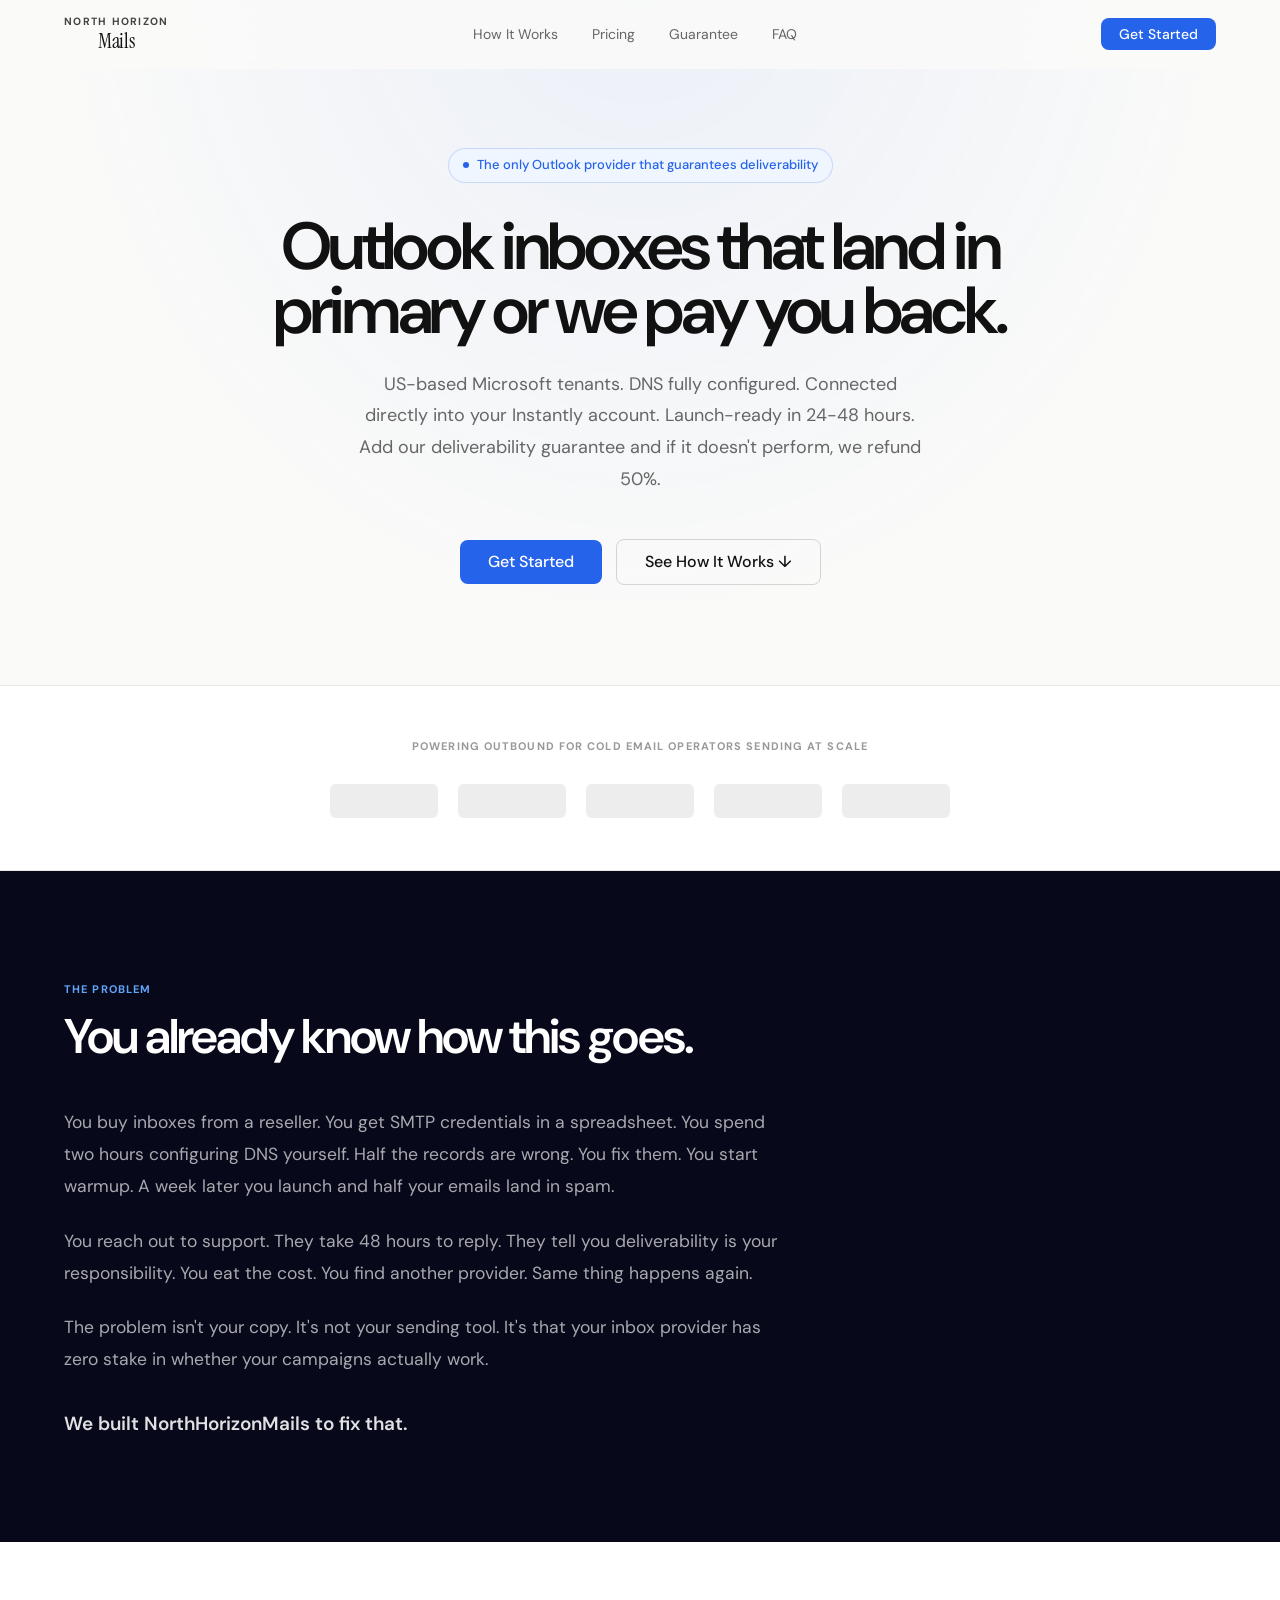
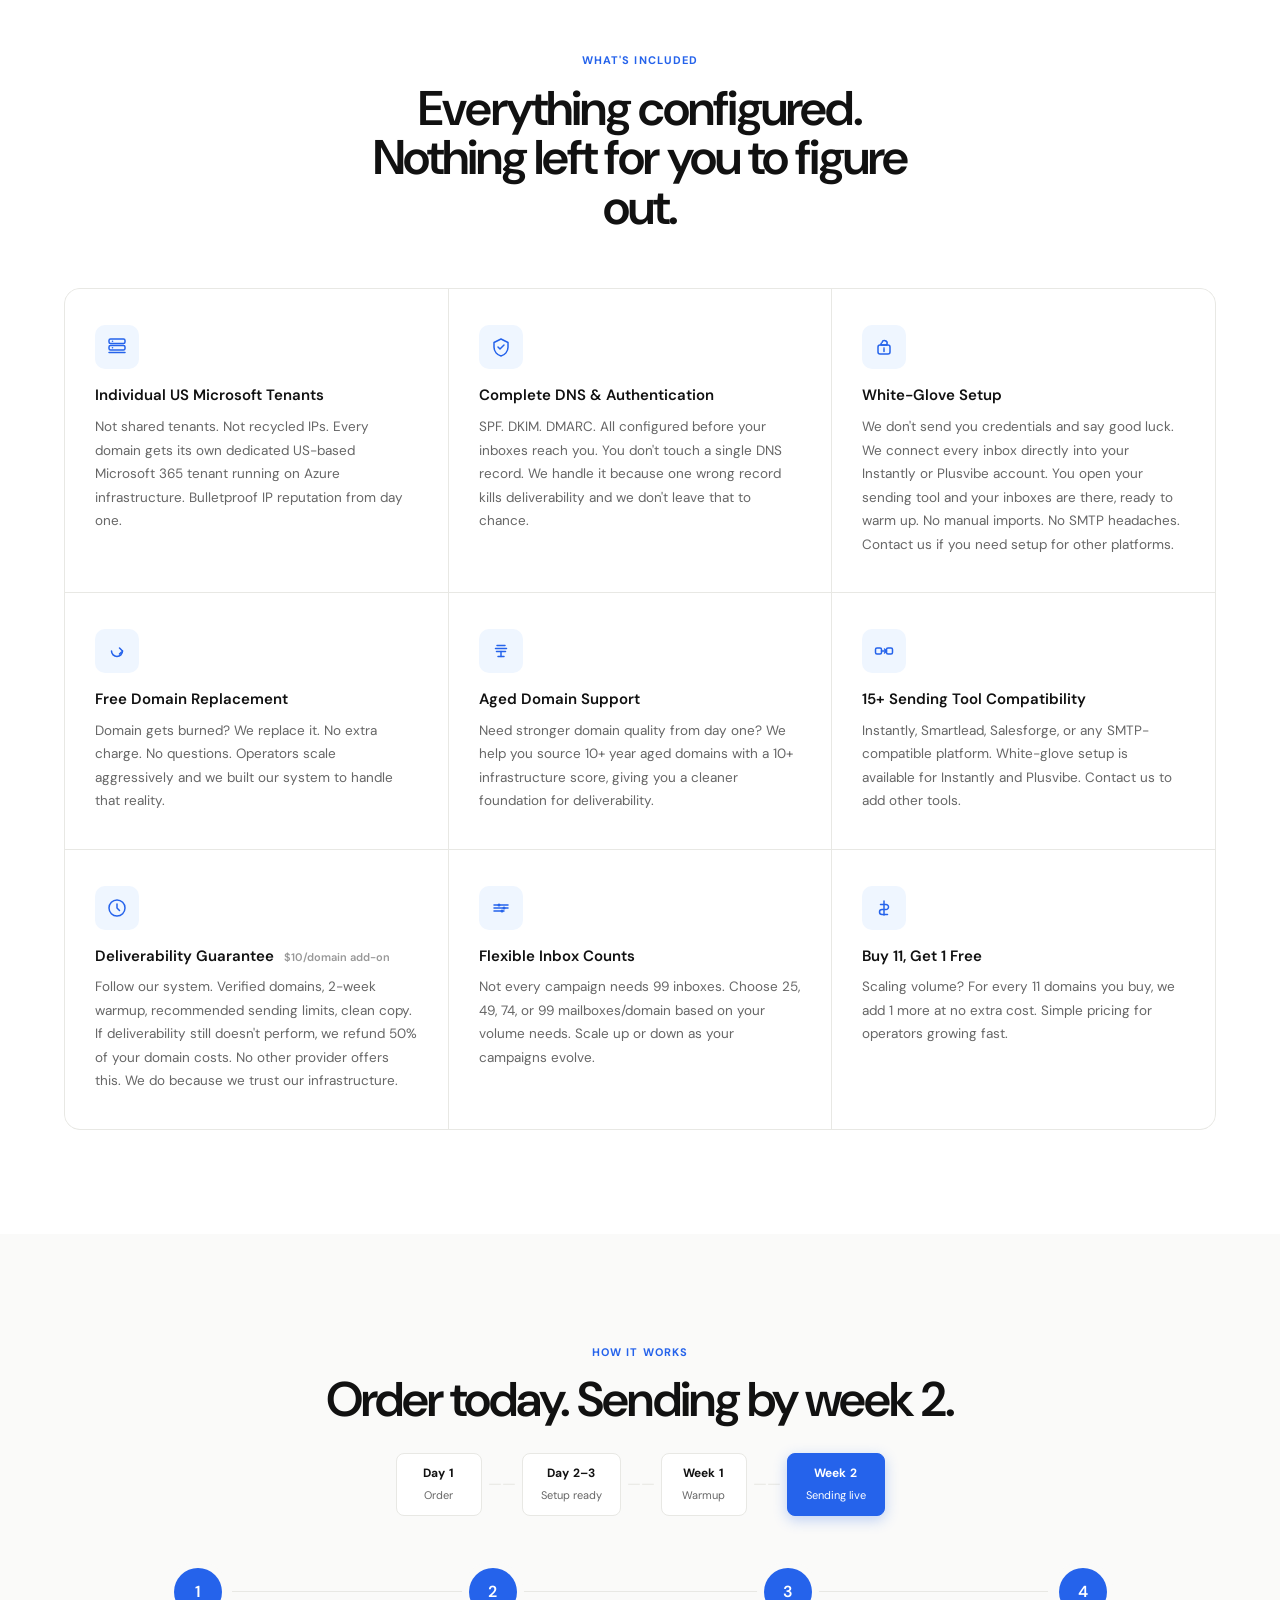
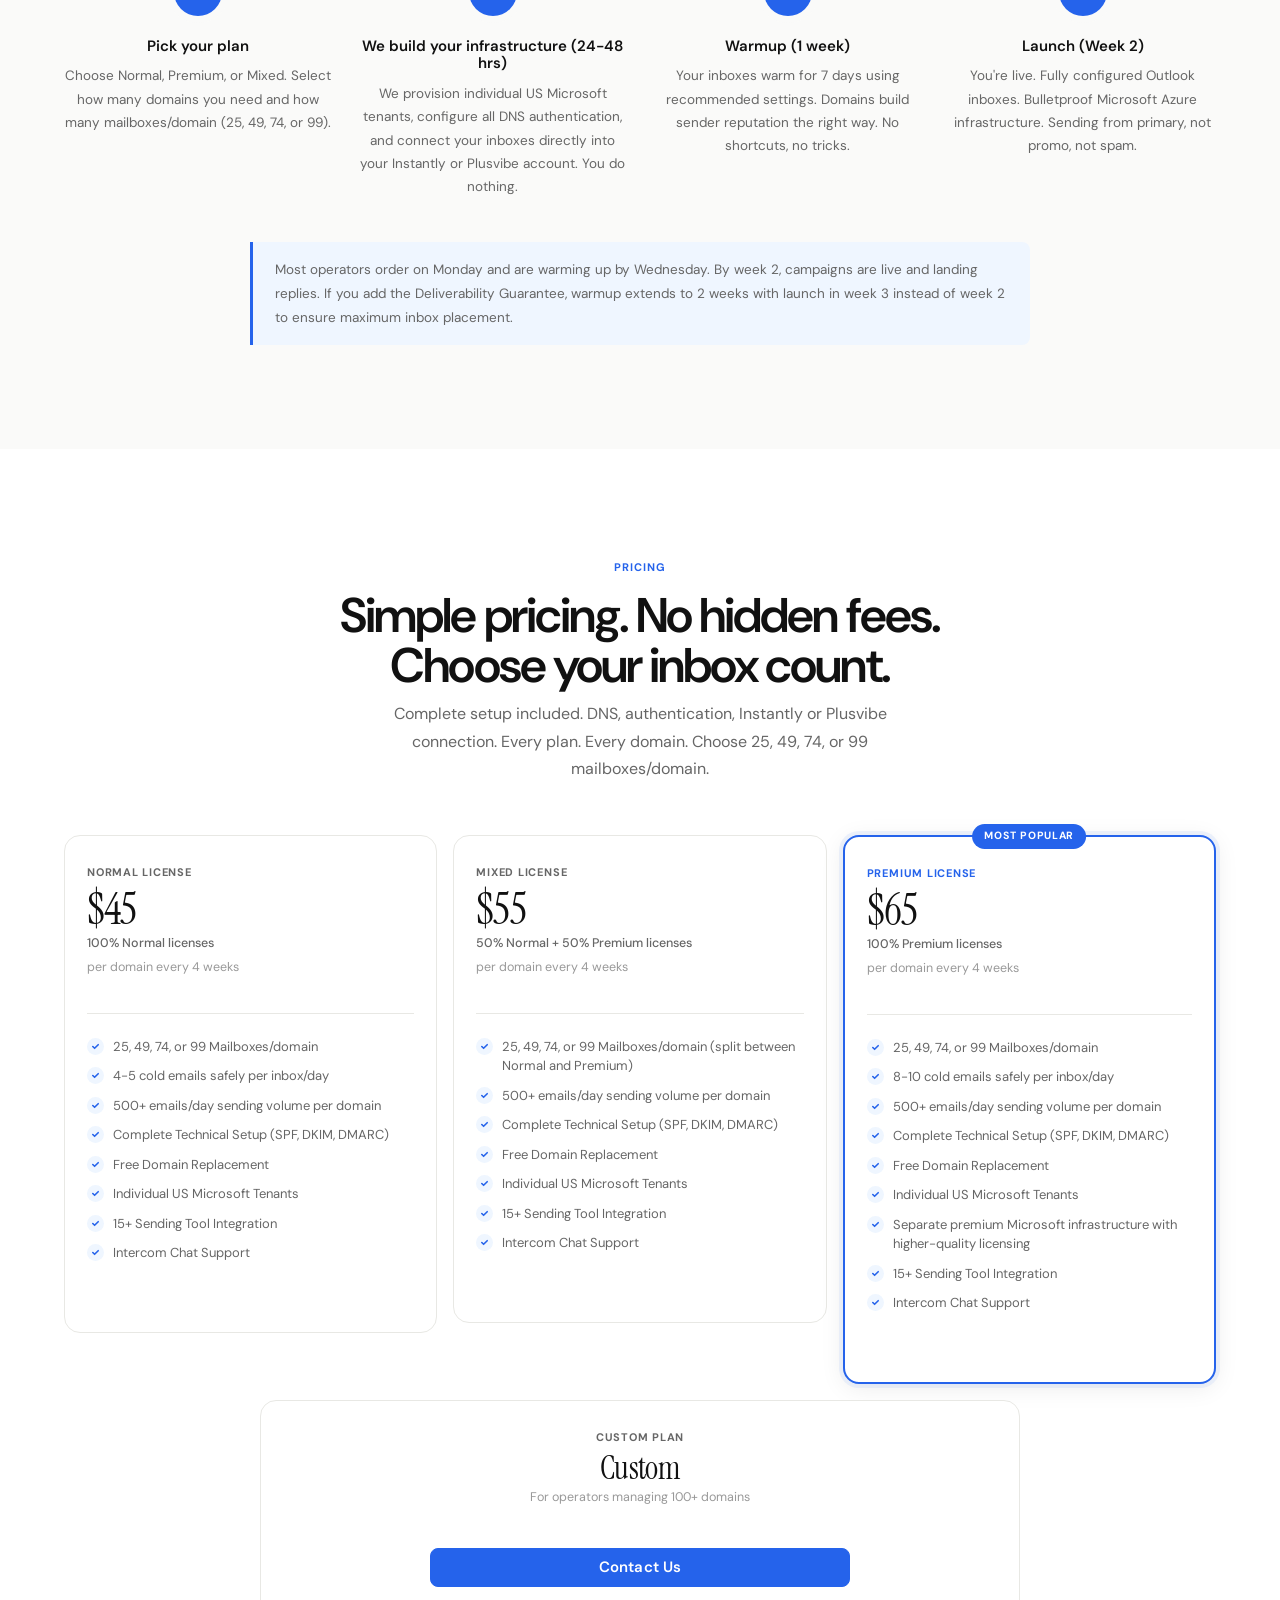
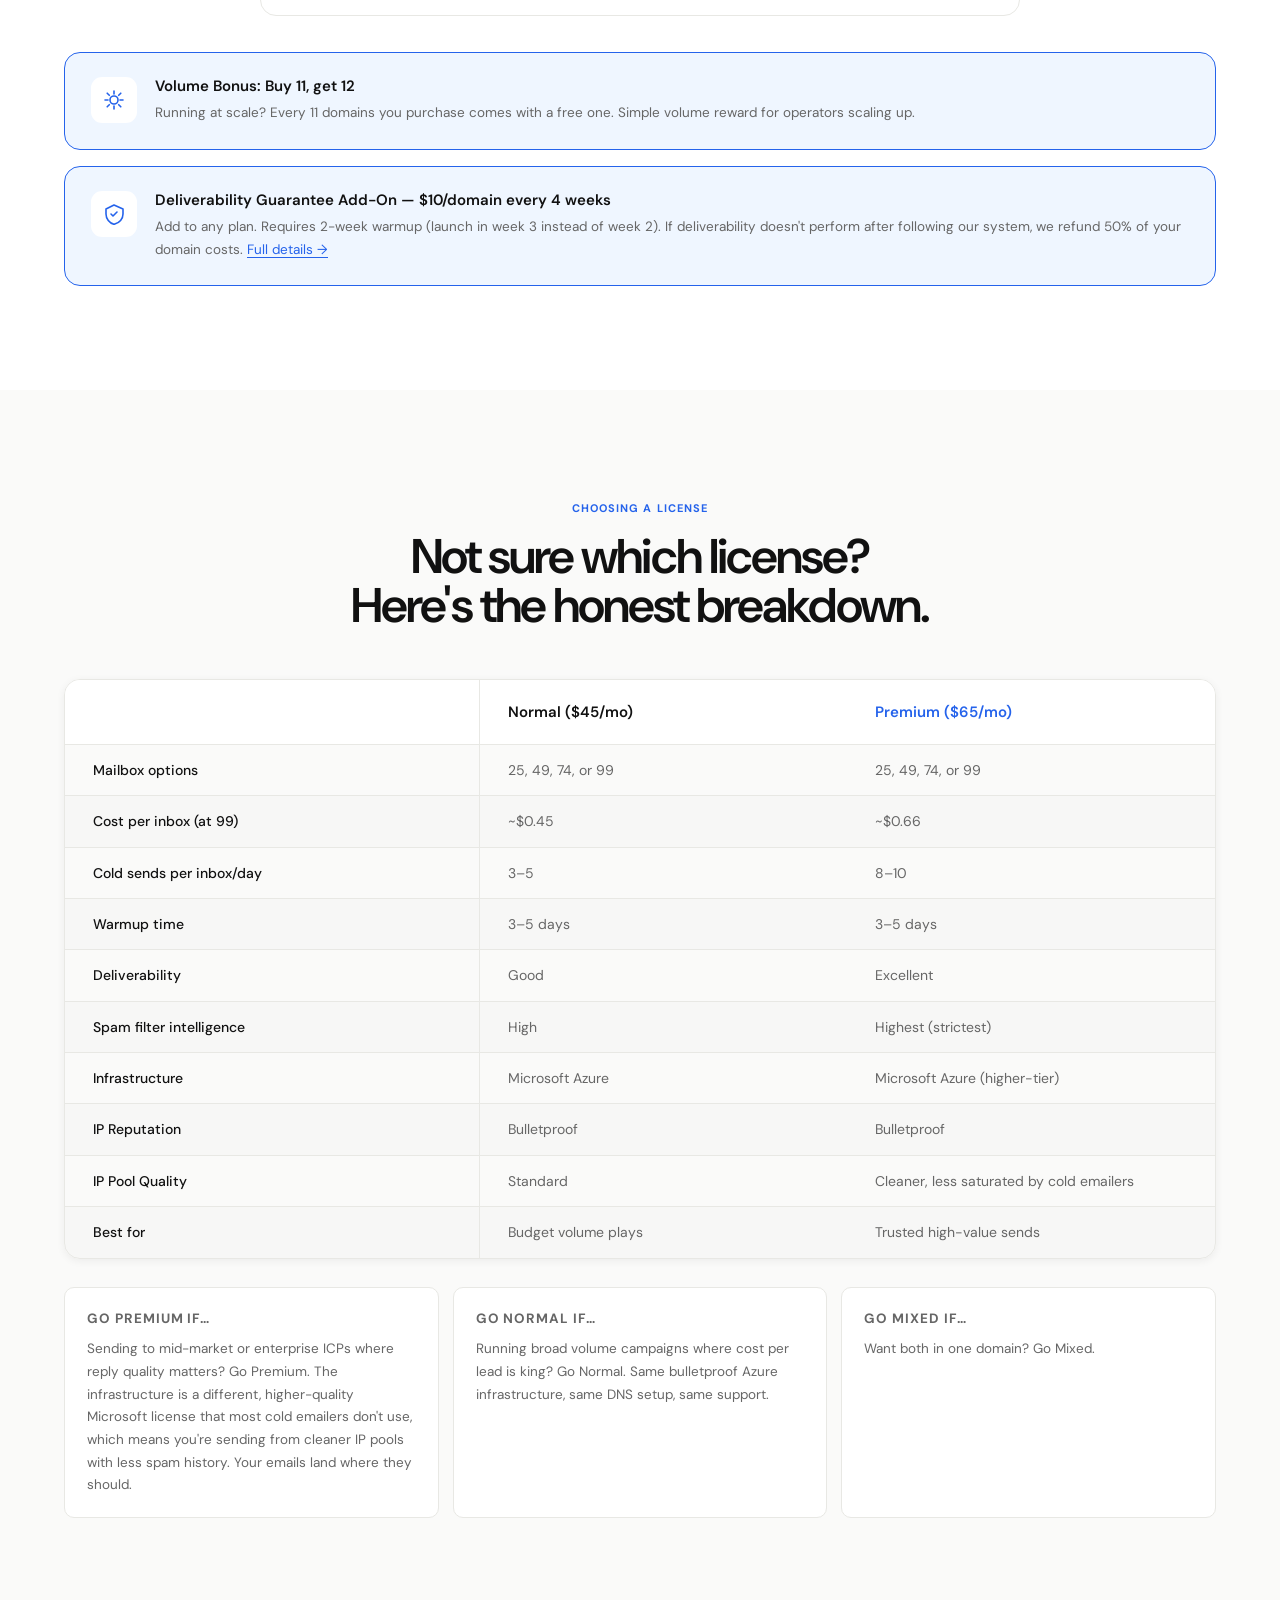
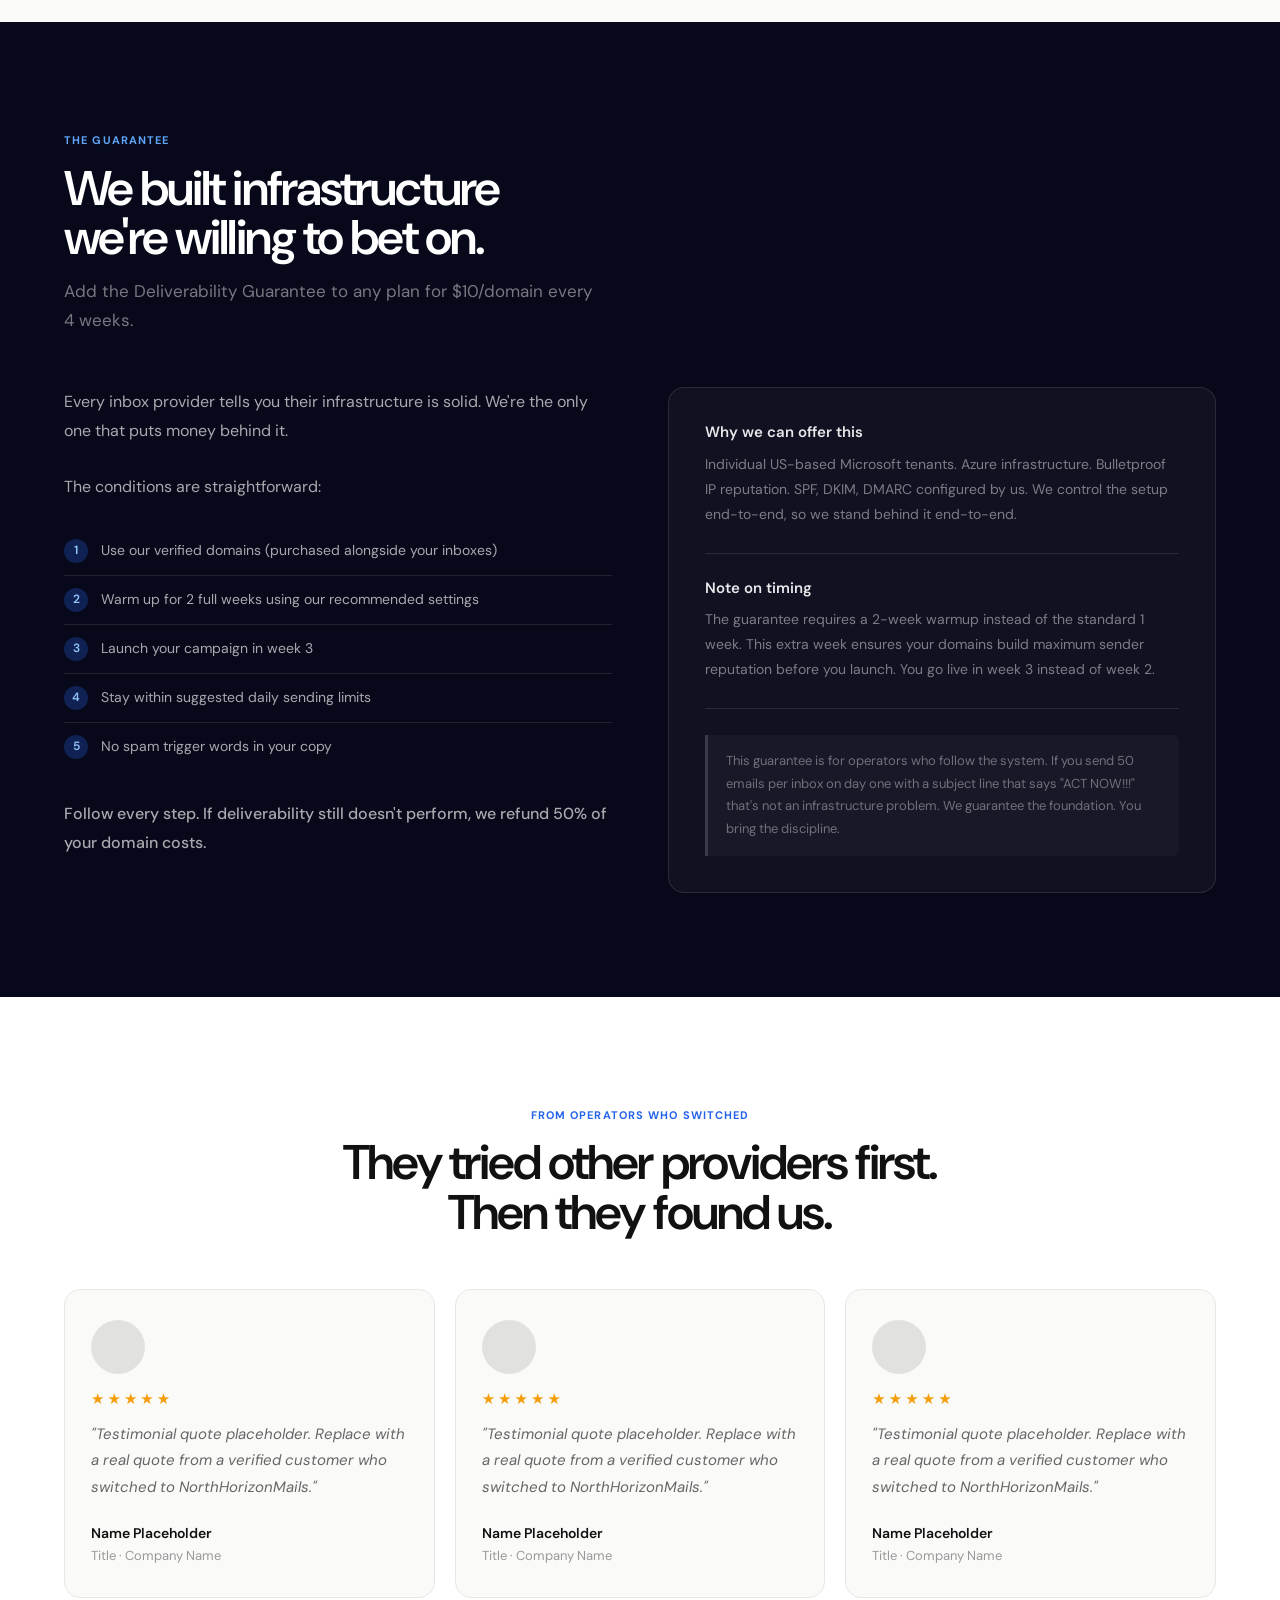
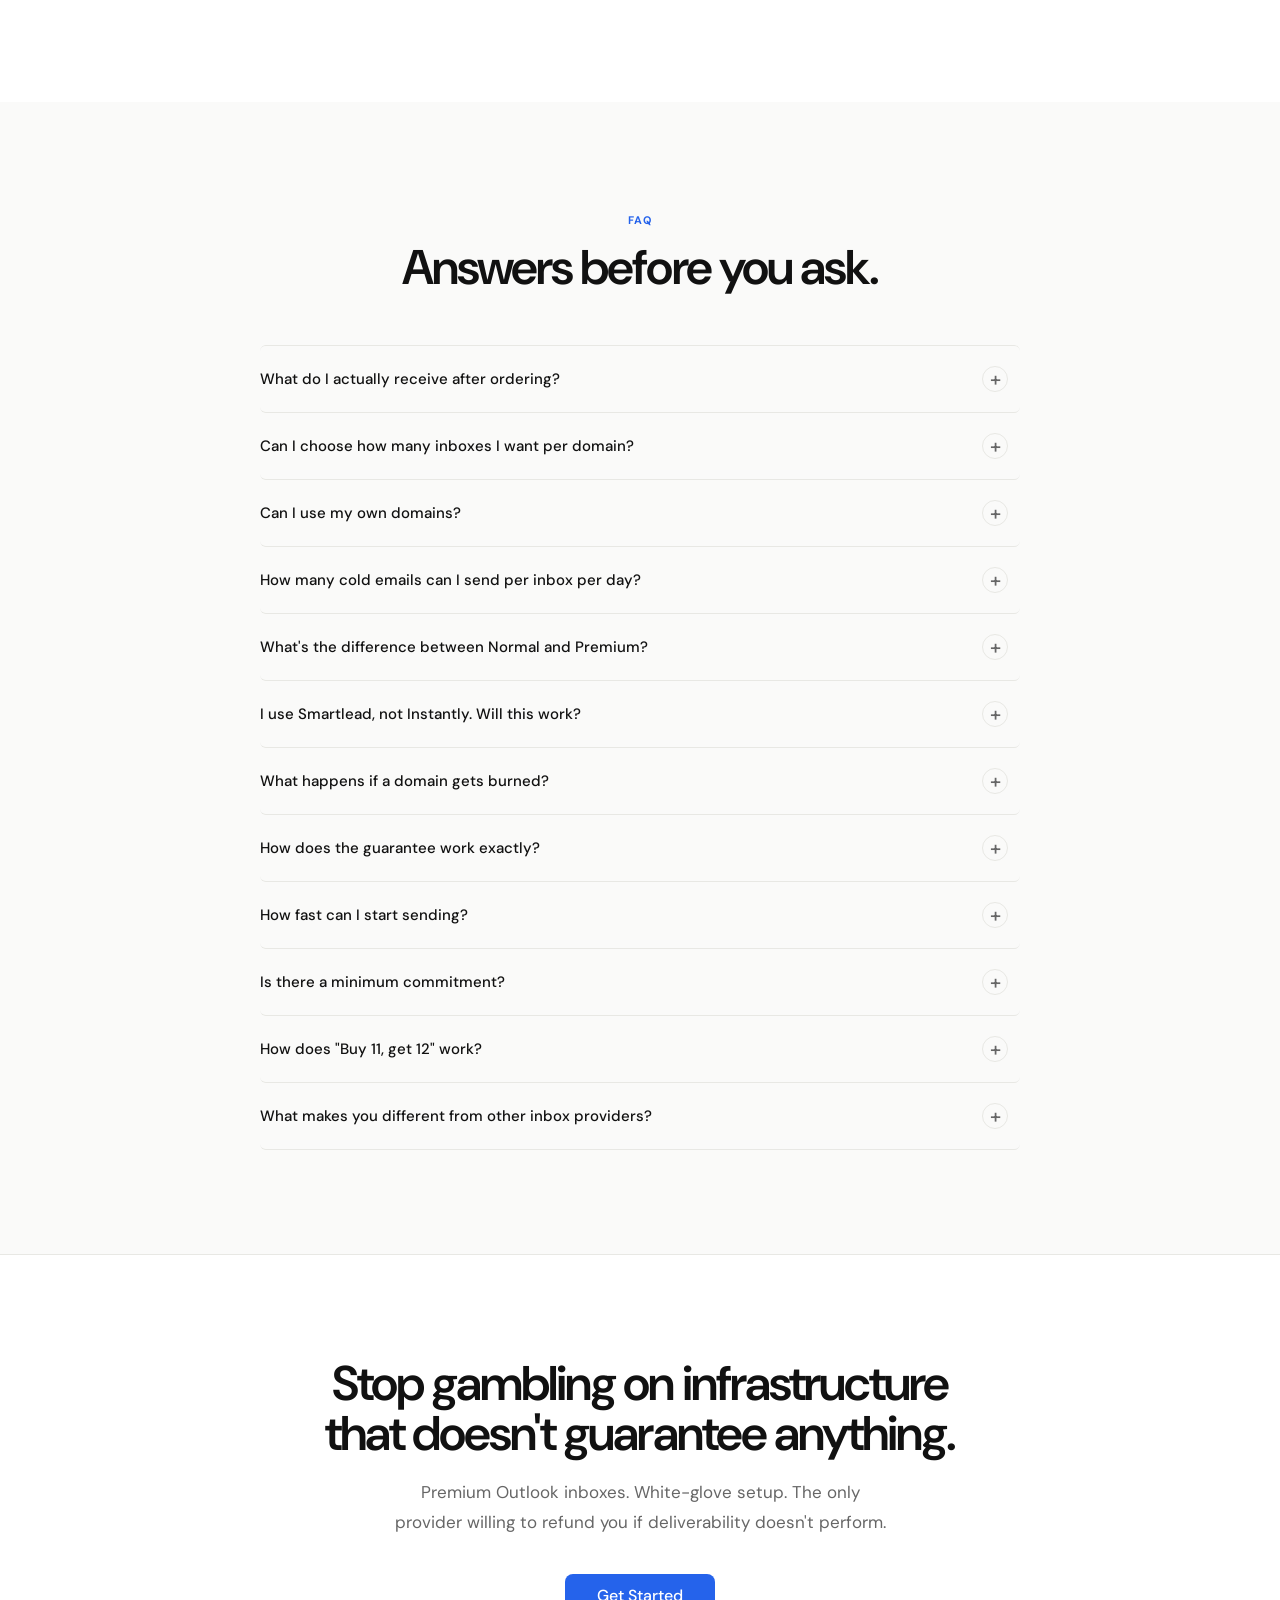
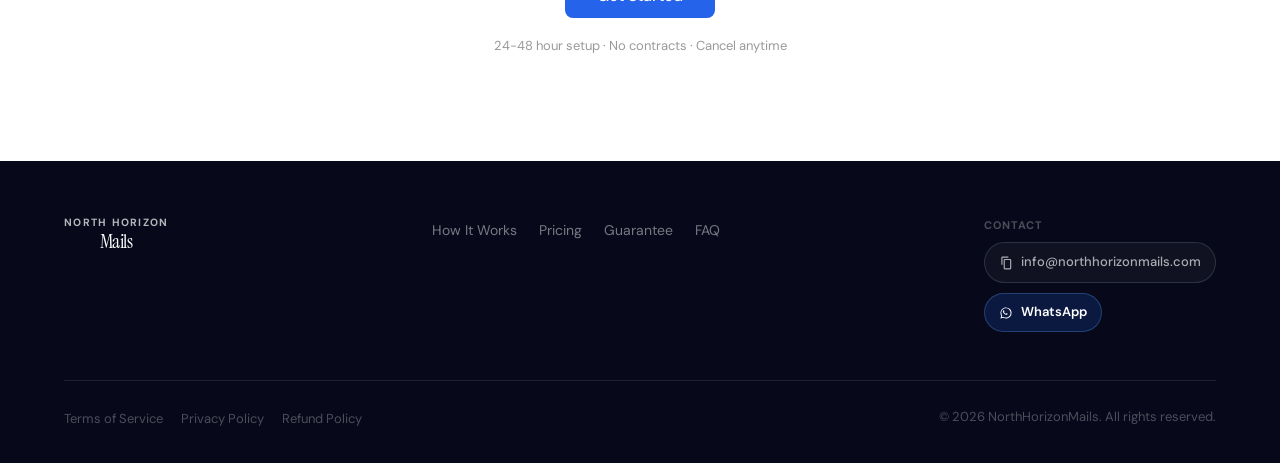
==== commit 8764bb82: "codex changes" ====
--- a/index.html
+++ b/index.html
@@ -3,12 +3,17 @@
 <head>
   <meta charset="UTF-8" />
   <meta name="viewport" content="width=device-width, initial-scale=1.0" />
+  <meta http-equiv="Cache-Control" content="no-cache, no-store, must-revalidate" />
+  <meta http-equiv="Pragma" content="no-cache" />
+  <meta http-equiv="Expires" content="0" />
   <title>NorthHorizonMails — Outlook Inboxes That Guarantee Deliverability</title>
   <meta name="description" content="US-based Microsoft Outlook inboxes. DNS fully configured. White-glove setup into Instantly or Plusvibe. The only cold email inbox provider with a deliverability guarantee." />
+  <link rel="icon" href="favicon.svg" type="image/svg+xml" />
+  <script async src="https://js.stripe.com/v3/buy-button.js"></script>
 
   <link rel="preconnect" href="https://fonts.googleapis.com" />
   <link rel="preconnect" href="https://fonts.gstatic.com" crossorigin />
-  <link href="https://fonts.googleapis.com/css2?family=Instrument+Serif:ital@0;1&family=DM+Sans:opsz,wght@9..40,300;9..40,400;9..40,500;9..40,600&display=swap" rel="stylesheet" />
+  <link href="https://fonts.googleapis.com/css2?family=Instrument+Serif:ital@0;1&family=DM+Sans:opsz,wght@9..40,300;9..40,400;9..40,500;9..40,600;9..40,700&display=swap" rel="stylesheet" />
 
   <!-- Design tokens (load first) -->
   <link rel="stylesheet" href="styles/tokens.css" />
@@ -163,6 +168,17 @@
       <div class="pillar fi d1">
         <div class="p-icon">
           <svg viewBox="0 0 20 20" fill="none" stroke="currentColor" stroke-width="1.5" stroke-linecap="round" stroke-linejoin="round">
+            <path d="M4.5 7.5h11M6 4.5h8M5.5 10.5h9M7 15.5h6"/>
+            <path d="M10 10.5v5"/>
+          </svg>
+        </div>
+        <h3>Aged Domain Support</h3>
+        <p>Need stronger domain quality from day one? We help you source 10+ year aged domains with a 10+ infrastructure score, giving you a cleaner foundation for deliverability.</p>
+      </div>
+
+      <div class="pillar fi d1">
+        <div class="p-icon">
+          <svg viewBox="0 0 20 20" fill="none" stroke="currentColor" stroke-width="1.5" stroke-linecap="round" stroke-linejoin="round">
             <rect x="1.5" y="7" width="6" height="6" rx="1.5"/>
             <path d="M7.5 10h5M12.5 10l-2-2m2 2l-2 2"/>
             <rect x="12.5" y="7" width="6" height="6" rx="1.5"/>
@@ -194,7 +210,18 @@
           </svg>
         </div>
         <h3>Flexible Inbox Counts</h3>
-        <p>Not every campaign needs 99 inboxes. Choose 25, 49, 74, or 99 inboxes per domain based on your volume needs. Scale up or down as your campaigns evolve.</p>
+        <p>Not every campaign needs 99 inboxes. Choose 25, 49, 74, or 99 mailboxes/domain based on your volume needs. Scale up or down as your campaigns evolve.</p>
+      </div>
+
+      <div class="pillar fi d2">
+        <div class="p-icon">
+          <svg viewBox="0 0 20 20" fill="none" stroke="currentColor" stroke-width="1.5" stroke-linecap="round" stroke-linejoin="round">
+            <path d="M10 3v14"/>
+            <path d="M6.5 6.5H12a2.5 2.5 0 1 1 0 5H8a2.5 2.5 0 1 0 0 5h5.5"/>
+          </svg>
+        </div>
+        <h3>Buy 11, Get 1 Free</h3>
+        <p>Scaling volume? For every 11 domains you buy, we add 1 more at no extra cost. Simple pricing for operators growing fast.</p>
       </div>
 
     </div>
@@ -224,7 +251,7 @@
         <div class="step-n">1</div>
         <div class="step-body">
           <h3>Pick your plan</h3>
-          <p>Choose Normal, Premium, or Mixed. Select how many domains you need and how many inboxes per domain (25, 49, 74, or 99).</p>
+          <p>Choose Normal, Premium, or Mixed. Select how many domains you need and how many mailboxes/domain (25, 49, 74, or 99).</p>
         </div>
       </div>
       <div class="step fi d1">
@@ -261,7 +288,7 @@
       <span class="tag">Pricing</span>
       <h2>Simple pricing. No hidden fees.<br>Choose your inbox count.</h2>
     </div>
-    <p class="pricing-sub fi">Complete setup included. DNS, authentication, Instantly or Plusvibe connection. Every plan. Every domain. Choose 25, 49, 74, or 99 inboxes per domain.</p>
+    <p class="pricing-sub fi">Complete setup included. DNS, authentication, Instantly or Plusvibe connection. Every plan. Every domain. Choose 25, 49, 74, or 99 mailboxes/domain.</p>
 
     <!-- ORDER: Normal → Mixed → Premium → Custom -->
     <div class="cards">
@@ -270,10 +297,11 @@
       <div class="card fi" data-plan="normal">
         <p class="plan-label">Normal License</p>
         <p class="plan-price">$45</p>
-        <p class="plan-period">per domain / month</p>
+        <p class="plan-note">100% Normal licenses</p>
+        <p class="plan-period">per domain every 4 weeks</p>
         <div class="c-div"></div>
         <ul class="plan-feats">
-          <li><span class="chk"><svg viewBox="0 0 10 10" fill="none" stroke="currentColor" stroke-width="1.8" stroke-linecap="round" stroke-linejoin="round"><path d="M2 5l2 2 4-4"/></svg></span>25, 49, 74, or 99 Inboxes per domain</li>
+          <li><span class="chk"><svg viewBox="0 0 10 10" fill="none" stroke="currentColor" stroke-width="1.8" stroke-linecap="round" stroke-linejoin="round"><path d="M2 5l2 2 4-4"/></svg></span>25, 49, 74, or 99 Mailboxes/domain</li>
           <li><span class="chk"><svg viewBox="0 0 10 10" fill="none" stroke="currentColor" stroke-width="1.8" stroke-linecap="round" stroke-linejoin="round"><path d="M2 5l2 2 4-4"/></svg></span>4-5 cold emails safely per inbox/day</li>
           <li><span class="chk"><svg viewBox="0 0 10 10" fill="none" stroke="currentColor" stroke-width="1.8" stroke-linecap="round" stroke-linejoin="round"><path d="M2 5l2 2 4-4"/></svg></span>500+ emails/day sending volume per domain</li>
           <li><span class="chk"><svg viewBox="0 0 10 10" fill="none" stroke="currentColor" stroke-width="1.8" stroke-linecap="round" stroke-linejoin="round"><path d="M2 5l2 2 4-4"/></svg></span>Complete Technical Setup (SPF, DKIM, DMARC)</li>
@@ -282,19 +310,23 @@
           <li><span class="chk"><svg viewBox="0 0 10 10" fill="none" stroke="currentColor" stroke-width="1.8" stroke-linecap="round" stroke-linejoin="round"><path d="M2 5l2 2 4-4"/></svg></span>15+ Sending Tool Integration</li>
           <li><span class="chk"><svg viewBox="0 0 10 10" fill="none" stroke="currentColor" stroke-width="1.8" stroke-linecap="round" stroke-linejoin="round"><path d="M2 5l2 2 4-4"/></svg></span>Intercom Chat Support</li>
         </ul>
-        <p class="plan-best">Best for: Volume campaigns where cost per lead matters most</p>
-        <a href="#" class="btn btn-secondary">Order Normal</a>
+        <div class="plan-payment">
+          <stripe-buy-button
+            buy-button-id="buy_btn_1THjXH3tg3mEQejNCULsQdnM"
+            publishable-key="pk_live_51S0OHL3tg3mEQejNLa44wWx0hdihd7EM6ELxXv2ZxdzqfJI58jzxPaI5xKBFRccLNMlfwPQYsSqUKECa6K2w4I2800vueLokCP"
+          ></stripe-buy-button>
+        </div>
       </div>
 
       <!-- Mixed -->
       <div class="card fi d1" data-plan="mixed">
         <p class="plan-label">Mixed License</p>
         <p class="plan-price">$55</p>
-        <p class="plan-note">50 Normal + 50 Premium Outlook licenses</p>
-        <p class="plan-period">per domain / month</p>
+        <p class="plan-note">50% Normal + 50% Premium licenses</p>
+        <p class="plan-period">per domain every 4 weeks</p>
         <div class="c-div"></div>
         <ul class="plan-feats">
-          <li><span class="chk"><svg viewBox="0 0 10 10" fill="none" stroke="currentColor" stroke-width="1.8" stroke-linecap="round" stroke-linejoin="round"><path d="M2 5l2 2 4-4"/></svg></span>25, 49, 74, or 99 Inboxes per domain (split between Normal and Premium)</li>
+          <li><span class="chk"><svg viewBox="0 0 10 10" fill="none" stroke="currentColor" stroke-width="1.8" stroke-linecap="round" stroke-linejoin="round"><path d="M2 5l2 2 4-4"/></svg></span>25, 49, 74, or 99 Mailboxes/domain (split between Normal and Premium)</li>
           <li><span class="chk"><svg viewBox="0 0 10 10" fill="none" stroke="currentColor" stroke-width="1.8" stroke-linecap="round" stroke-linejoin="round"><path d="M2 5l2 2 4-4"/></svg></span>500+ emails/day sending volume per domain</li>
           <li><span class="chk"><svg viewBox="0 0 10 10" fill="none" stroke="currentColor" stroke-width="1.8" stroke-linecap="round" stroke-linejoin="round"><path d="M2 5l2 2 4-4"/></svg></span>Complete Technical Setup (SPF, DKIM, DMARC)</li>
           <li><span class="chk"><svg viewBox="0 0 10 10" fill="none" stroke="currentColor" stroke-width="1.8" stroke-linecap="round" stroke-linejoin="round"><path d="M2 5l2 2 4-4"/></svg></span>Free Domain Replacement</li>
@@ -302,8 +334,12 @@
           <li><span class="chk"><svg viewBox="0 0 10 10" fill="none" stroke="currentColor" stroke-width="1.8" stroke-linecap="round" stroke-linejoin="round"><path d="M2 5l2 2 4-4"/></svg></span>15+ Sending Tool Integration</li>
           <li><span class="chk"><svg viewBox="0 0 10 10" fill="none" stroke="currentColor" stroke-width="1.8" stroke-linecap="round" stroke-linejoin="round"><path d="M2 5l2 2 4-4"/></svg></span>Intercom Chat Support</li>
         </ul>
-        <p class="plan-best">Best for: Operators who want both volume and quality in one domain</p>
-        <a href="#" class="btn btn-secondary">Order Mixed</a>
+        <div class="plan-payment">
+          <stripe-buy-button
+            buy-button-id="buy_btn_1THjXH3tg3mEQejNCULsQdnM"
+            publishable-key="pk_live_51S0OHL3tg3mEQejNLa44wWx0hdihd7EM6ELxXv2ZxdzqfJI58jzxPaI5xKBFRccLNMlfwPQYsSqUKECa6K2w4I2800vueLokCP"
+          ></stripe-buy-button>
+        </div>
       </div>
 
       <!-- Premium (Most Popular) -->
@@ -311,21 +347,26 @@
         <span class="popular-pill">Most Popular</span>
         <p class="plan-label">Premium License</p>
         <p class="plan-price">$65</p>
-        <p class="plan-period">per domain / month</p>
+        <p class="plan-note">100% Premium licenses</p>
+        <p class="plan-period">per domain every 4 weeks</p>
         <div class="c-div"></div>
         <ul class="plan-feats">
-          <li><span class="chk"><svg viewBox="0 0 10 10" fill="none" stroke="currentColor" stroke-width="1.8" stroke-linecap="round" stroke-linejoin="round"><path d="M2 5l2 2 4-4"/></svg></span>25, 49, 74, or 99 Inboxes per domain</li>
+          <li><span class="chk"><svg viewBox="0 0 10 10" fill="none" stroke="currentColor" stroke-width="1.8" stroke-linecap="round" stroke-linejoin="round"><path d="M2 5l2 2 4-4"/></svg></span>25, 49, 74, or 99 Mailboxes/domain</li>
           <li><span class="chk"><svg viewBox="0 0 10 10" fill="none" stroke="currentColor" stroke-width="1.8" stroke-linecap="round" stroke-linejoin="round"><path d="M2 5l2 2 4-4"/></svg></span>8-10 cold emails safely per inbox/day</li>
           <li><span class="chk"><svg viewBox="0 0 10 10" fill="none" stroke="currentColor" stroke-width="1.8" stroke-linecap="round" stroke-linejoin="round"><path d="M2 5l2 2 4-4"/></svg></span>500+ emails/day sending volume per domain</li>
           <li><span class="chk"><svg viewBox="0 0 10 10" fill="none" stroke="currentColor" stroke-width="1.8" stroke-linecap="round" stroke-linejoin="round"><path d="M2 5l2 2 4-4"/></svg></span>Complete Technical Setup (SPF, DKIM, DMARC)</li>
           <li><span class="chk"><svg viewBox="0 0 10 10" fill="none" stroke="currentColor" stroke-width="1.8" stroke-linecap="round" stroke-linejoin="round"><path d="M2 5l2 2 4-4"/></svg></span>Free Domain Replacement</li>
           <li><span class="chk"><svg viewBox="0 0 10 10" fill="none" stroke="currentColor" stroke-width="1.8" stroke-linecap="round" stroke-linejoin="round"><path d="M2 5l2 2 4-4"/></svg></span>Individual US Microsoft Tenants</li>
-          <li><span class="chk"><svg viewBox="0 0 10 10" fill="none" stroke="currentColor" stroke-width="1.8" stroke-linecap="round" stroke-linejoin="round"><path d="M2 5l2 2 4-4"/></svg></span>Premium infrastructure with higher-tier Microsoft licensing</li>
+          <li><span class="chk"><svg viewBox="0 0 10 10" fill="none" stroke="currentColor" stroke-width="1.8" stroke-linecap="round" stroke-linejoin="round"><path d="M2 5l2 2 4-4"/></svg></span>Separate premium Microsoft infrastructure with higher-quality licensing</li>
           <li><span class="chk"><svg viewBox="0 0 10 10" fill="none" stroke="currentColor" stroke-width="1.8" stroke-linecap="round" stroke-linejoin="round"><path d="M2 5l2 2 4-4"/></svg></span>15+ Sending Tool Integration</li>
           <li><span class="chk"><svg viewBox="0 0 10 10" fill="none" stroke="currentColor" stroke-width="1.8" stroke-linecap="round" stroke-linejoin="round"><path d="M2 5l2 2 4-4"/></svg></span>Intercom Chat Support</li>
         </ul>
-        <p class="plan-best">Best for: High-value ICP campaigns where every reply matters. Premium runs on a separate, higher-quality Microsoft infrastructure that most cold emailers never use, which means cleaner IP pools, less spam association, and better inbox placement.</p>
-        <a href="#" class="btn btn-primary">Order Premium</a>
+        <div class="plan-payment">
+          <stripe-buy-button
+            buy-button-id="buy_btn_1THjXH3tg3mEQejNCULsQdnM"
+            publishable-key="pk_live_51S0OHL3tg3mEQejNLa44wWx0hdihd7EM6ELxXv2ZxdzqfJI58jzxPaI5xKBFRccLNMlfwPQYsSqUKECa6K2w4I2800vueLokCP"
+          ></stripe-buy-button>
+        </div>
       </div>
 
       <!-- Custom -->
@@ -333,19 +374,7 @@
         <p class="plan-label">Custom Plan</p>
         <p class="plan-price" style="font-size:32px;">Custom</p>
         <p class="plan-period">For operators managing 100+ domains</p>
-        <div class="c-div"></div>
-        <ul class="plan-feats">
-          <li><span class="chk"><svg viewBox="0 0 10 10" fill="none" stroke="currentColor" stroke-width="1.8" stroke-linecap="round" stroke-linejoin="round"><path d="M2 5l2 2 4-4"/></svg></span>25, 49, 74, or 99 Inboxes per domain</li>
-          <li><span class="chk"><svg viewBox="0 0 10 10" fill="none" stroke="currentColor" stroke-width="1.8" stroke-linecap="round" stroke-linejoin="round"><path d="M2 5l2 2 4-4"/></svg></span>Custom volume configuration</li>
-          <li><span class="chk"><svg viewBox="0 0 10 10" fill="none" stroke="currentColor" stroke-width="1.8" stroke-linecap="round" stroke-linejoin="round"><path d="M2 5l2 2 4-4"/></svg></span>Complete Technical Setup</li>
-          <li><span class="chk"><svg viewBox="0 0 10 10" fill="none" stroke="currentColor" stroke-width="1.8" stroke-linecap="round" stroke-linejoin="round"><path d="M2 5l2 2 4-4"/></svg></span>Free Domain Replacement</li>
-          <li><span class="chk"><svg viewBox="0 0 10 10" fill="none" stroke="currentColor" stroke-width="1.8" stroke-linecap="round" stroke-linejoin="round"><path d="M2 5l2 2 4-4"/></svg></span>Individual US Microsoft Tenants</li>
-          <li><span class="chk"><svg viewBox="0 0 10 10" fill="none" stroke="currentColor" stroke-width="1.8" stroke-linecap="round" stroke-linejoin="round"><path d="M2 5l2 2 4-4"/></svg></span>15+ Sending Tool Integration</li>
-          <li><span class="chk"><svg viewBox="0 0 10 10" fill="none" stroke="currentColor" stroke-width="1.8" stroke-linecap="round" stroke-linejoin="round"><path d="M2 5l2 2 4-4"/></svg></span>Dedicated Account Manager</li>
-          <li><span class="chk"><svg viewBox="0 0 10 10" fill="none" stroke="currentColor" stroke-width="1.8" stroke-linecap="round" stroke-linejoin="round"><path d="M2 5l2 2 4-4"/></svg></span>Slack 1:1 Support</li>
-        </ul>
-        <p class="plan-best">Best for: Agencies running large-scale multi-client campaigns</p>
-        <a href="#" class="btn btn-secondary">Contact Us</a>
+        <a href="mailto:info@northhorizonmails.com" class="btn btn-secondary">Contact Us</a>
       </div>
 
     </div>
@@ -353,7 +382,7 @@
     <!-- Add-on cards — more prominent design with icons -->
     <div class="pricing-addons fi">
 
-      <div class="addon-card">
+      <div class="addon-card addon-volume">
         <div class="addon-icon">
           <svg viewBox="0 0 22 22" fill="none" stroke="currentColor" stroke-width="1.6" stroke-linecap="round" stroke-linejoin="round">
             <path d="M11 2v3M4.2 4.2l2.1 2.1M2 11h3M4.2 17.8l2.1-2.1M11 20v-3M17.8 17.8l-2.1-2.1M20 11h-3M17.8 4.2l-2.1 2.1"/>
@@ -374,7 +403,7 @@
           </svg>
         </div>
         <div class="addon-body">
-          <h4>Deliverability Guarantee Add-On — $10/domain/month</h4>
+          <h4>Deliverability Guarantee Add-On — $10/domain every 4 weeks</h4>
           <p>Add to any plan. Requires 2-week warmup (launch in week 3 instead of week 2). If deliverability doesn't perform after following our system, we refund 50% of your domain costs. <a href="guarantee.html" style="color:var(--accent);text-decoration:underline;text-underline-offset:3px;">Full details →</a></p>
         </div>
       </div>
@@ -402,7 +431,7 @@
           </tr>
         </thead>
         <tbody>
-          <tr><td>Inbox options</td><td>25, 49, 74, or 99</td><td>25, 49, 74, or 99</td></tr>
+          <tr><td>Mailbox options</td><td>25, 49, 74, or 99</td><td>25, 49, 74, or 99</td></tr>
           <tr><td>Cost per inbox (at 99)</td><td>~$0.45</td><td>~$0.66</td></tr>
           <tr><td>Cold sends per inbox/day</td><td>3–5</td><td>8–10</td></tr>
           <tr><td>Warmup time</td><td>3–5 days</td><td>3–5 days</td></tr>
@@ -440,7 +469,7 @@
       <span class="tag">The guarantee</span>
       <h2>We built infrastructure<br>we're willing to bet on.</h2>
     </div>
-    <p class="g-subhead fi">Add the Deliverability Guarantee to any plan for $10/domain/month.</p>
+    <p class="g-subhead fi">Add the Deliverability Guarantee to any plan for $10/domain every 4 weeks.</p>
 
     <div class="g-body">
       <div class="g-left fi">
@@ -523,7 +552,7 @@
       </div>
       <div class="faq-item">
         <button class="faq-q">Can I choose how many inboxes I want per domain?<span class="faq-ico">+</span></button>
-        <div class="faq-a">Yes. Every plan lets you choose 25, 49, 74, or 99 inboxes per domain. Pick based on your campaign volume needs.</div>
+        <div class="faq-a">Yes. Every plan lets you choose 25, 49, 74, or 99 mailboxes/domain. Pick based on your campaign volume needs.</div>
       </div>
       <div class="faq-item">
         <button class="faq-q">Can I use my own domains?<span class="faq-ico">+</span></button>
@@ -547,7 +576,7 @@
       </div>
       <div class="faq-item">
         <button class="faq-q">How does the guarantee work exactly?<span class="faq-ico">+</span></button>
-        <div class="faq-a">$10/domain/month add-on. Use our verified domains, warm for 2 weeks (instead of the standard 1 week), launch in week 3, stay in suggested limits, keep copy clean. If deliverability doesn't perform, 50% refund on domain costs.</div>
+        <div class="faq-a">$10/domain every 4 weeks add-on. Use our verified domains, warm for 2 weeks (instead of the standard 1 week), launch in week 3, stay in suggested limits, keep copy clean. If deliverability doesn't perform, 50% refund on domain costs.</div>
       </div>
       <div class="faq-item">
         <button class="faq-q">How fast can I start sending?<span class="faq-ico">+</span></button>
@@ -596,7 +625,13 @@
         <li><a href="guarantee.html">Guarantee</a></li>
         <li><a href="#faq">FAQ</a></li>
       </ul>
-      <div class="footer-contact">Contact: <a href="mailto:support@northhorizonmails.com">support@northhorizonmails.com</a></div>
+      <div class="footer-contact">
+        <span class="footer-contact-label">Contact</span>
+        <div class="footer-contact-links">
+          <a href="#" class="footer-contact-email" data-contact-email>Contact Email</a>
+          <a href="#" class="footer-contact-whatsapp" data-contact-whatsapp target="_blank" rel="noreferrer">WhatsApp</a>
+        </div>
+      </div>
     </div>
     <div class="footer-bottom">
       <ul class="footer-legal">
@@ -609,8 +644,10 @@
   </div>
 </footer>
 
-<script src="js/content.js"></script>
-<script src="js/config.js"></script>
-<script src="js/app.js"></script>
+<script src="js/contact.js?v=20260402-2"></script>
+<script src="js/content.js?v=20260402-2"></script>
+<script src="js/config.js?v=20260402-2"></script>
+<script src="js/payment-links.js?v=20260402-2"></script>
+<script src="js/app.js?v=20260402-2"></script>
 </body>
 </html>
--- a/styles/tokens.css
+++ b/styles/tokens.css
@@ -44,6 +44,13 @@
   /* ── Typography ──────────────────────────── */
   --font-serif: 'Instrument Serif', Georgia, 'Times New Roman', serif;
   --font-sans:  'DM Sans', system-ui, -apple-system, sans-serif;
+  --font-heading: 'DM Sans', system-ui, -apple-system, sans-serif;
+  --heading-weight: 600;
+  --h1-line-height: 0.96;
+  --h1-letter-spacing: -0.05em;
+  --h2-line-height: 1.02;
+  --h2-letter-spacing: -0.04em;
+  --h3-line-height: 1.18;
 
   /* ── Sizing ──────────────────────────────── */
   --max-w:      1200px;
--- a/styles/base.css
+++ b/styles/base.css
@@ -50,19 +50,20 @@
 
 /* ── Headings ── */
 h1, h2 {
-  font-family: var(--font-serif);
-  font-weight: 400;
-  line-height: 1.1;
+  font-family: var(--font-heading);
+  font-weight: var(--heading-weight);
 }
 
 h1 {
   font-size: clamp(36px, 5vw, 68px);
-  letter-spacing: -0.02em;
+  letter-spacing: var(--h1-letter-spacing);
+  line-height: var(--h1-line-height);
 }
 
 h2 {
   font-size: clamp(30px, 3.8vw, 52px);
-  letter-spacing: -0.015em;
+  letter-spacing: var(--h2-letter-spacing);
+  line-height: var(--h2-line-height);
 }
 
 /* ── Section tag ── */
--- a/styles/navbar.css
+++ b/styles/navbar.css
@@ -34,15 +34,19 @@
   text-decoration: none;
   display: flex;
   flex-direction: column;
+  align-items: center;
   line-height: 1.15;
   flex-shrink: 0;
 }
 .logo-top {
-  font-family: var(--font-serif);
-  font-size: 12px;
-  font-weight: 400;
-  letter-spacing: 0.05em;
-  color: var(--text-muted);
+  font-family: var(--font-sans);
+  font-size: 10.5px;
+  font-weight: 700;
+  letter-spacing: 0.12em;
+  text-transform: uppercase;
+  color: rgba(17, 17, 17, 0.78);
+  margin-bottom: 2px;
+  text-align: center;
 }
 .logo-bottom {
   font-family: var(--font-serif);
@@ -51,6 +55,7 @@
   letter-spacing: -0.02em;
   color: var(--text);
   line-height: 1;
+  text-align: center;
 }
 
 /* ── Nav links ── */
--- a/styles/hero.css
+++ b/styles/hero.css
@@ -31,6 +31,7 @@
 }
 
 #hero h1 {
+  font-size: clamp(40px, 5.2vw, 72px);
   max-width: 840px;
   margin: 0 auto 26px;
 }
--- a/styles/trust.css
+++ b/styles/trust.css
@@ -27,11 +27,47 @@
   flex-wrap: wrap;
 }
 
+.trust-logo,
 .logo-ph {
   width: 108px;
   height: 34px;
+  border-radius: 6px;
+}
+
+.trust-logo {
+  display: inline-flex;
+  align-items: center;
+  justify-content: center;
+  min-width: 108px;
+  width: auto;
+  padding: 0 14px;
+  background: rgba(0, 0, 0, 0.03);
+  border: 1px solid var(--border-solid);
+  border-radius: 6px;
+  text-decoration: none;
+  transition: opacity 0.2s, border-color 0.2s, transform 0.2s;
+}
+.trust-logo:hover {
+  opacity: 0.85;
+  border-color: rgba(0, 0, 0, 0.14);
+  transform: translateY(-1px);
+}
+.trust-logo img {
+  max-height: 18px;
+  width: auto;
+  object-fit: contain;
+}
+.trust-logo-text {
+  font-size: 13px;
+  font-weight: 600;
+  letter-spacing: 0.04em;
+  text-transform: uppercase;
+  color: var(--text-muted);
+  white-space: nowrap;
+}
+
+.logo-ph {
   background: rgba(0, 0, 0, 0.07);
-  border-radius: 6px;
   transition: opacity 0.2s;
 }
 .logo-ph:hover {
@@ -39,8 +75,18 @@
 }
 
 @media (max-width: 480px) {
+  .trust-logo,
   .logo-ph {
     width: 88px;
     height: 28px;
   }
+
+  .trust-logo {
+    min-width: 88px;
+    padding: 0 10px;
+  }
+
+  .trust-logo-text {
+    font-size: 11px;
+  }
 }
--- a/styles/problem.css
+++ b/styles/problem.css
@@ -4,28 +4,33 @@
 
 #problem {
   padding: var(--section-py) 0;
-  background: var(--bg);
+  background: var(--dark-bg);
 }
 
 .problem-inner {
   max-width: 720px;
 }
 
+.problem-inner .tag {
+  color: var(--dark-accent);
+}
+
 .problem-inner h2 {
+  color: white;
   margin-bottom: 44px;
 }
 
 .problem-inner p {
   font-size: 17.5px;
   line-height: 1.84;
-  color: var(--text-muted);
+  color: var(--dark-text);
   margin-bottom: 22px;
 }
 
 .problem-closer {
   font-size: 19px !important;
   font-weight: 600 !important;
-  color: var(--text) !important;
+  color: rgba(255, 255, 255, 0.88) !important;
   margin-top: 36px !important;
   margin-bottom: 0 !important;
   line-height: 1.4 !important;
--- a/styles/included.css
+++ b/styles/included.css
@@ -55,12 +55,12 @@
 }
 
 .pillar h3 {
-  font-family: var(--font-sans);
+  font-family: var(--font-heading);
   font-size: 15px;
-  font-weight: 600;
+  font-weight: var(--heading-weight);
   color: var(--text);
   margin-bottom: 10px;
-  line-height: 1.35;
+  line-height: var(--h3-line-height);
 }
 
 .pillar p {
--- a/styles/how-it-works.css
+++ b/styles/how-it-works.css
@@ -112,11 +112,11 @@
 }
 
 .step h3 {
-  font-family: var(--font-sans);
+  font-family: var(--font-heading);
   font-size: 15px;
-  font-weight: 600;
+  font-weight: var(--heading-weight);
   margin-bottom: 9px;
-  line-height: 1.3;
+  line-height: var(--h3-line-height);
 }
 
 .step p {
--- a/styles/pricing.css
+++ b/styles/pricing.css
@@ -24,9 +24,34 @@
 /* ── Cards grid ── */
 .cards {
   display: grid;
-  grid-template-columns: repeat(4, 1fr);
+  grid-template-columns: repeat(3, 1fr);
   gap: 16px;
   align-items: start;
+}
+
+.card[data-plan="custom"] {
+  grid-column: 1 / -1;
+  max-width: 760px;
+  width: 100%;
+  margin: 0 auto;
+  align-items: center;
+  text-align: center;
+}
+
+.card[data-plan="custom"] .btn {
+  max-width: 420px;
+  background: var(--accent);
+  color: white;
+  border: 1.5px solid var(--accent);
+  font-size: 15px;
+  font-weight: 600;
+  letter-spacing: 0.01em;
+}
+
+.card[data-plan="custom"] .btn:hover {
+  background: var(--accent-dark);
+  border-color: var(--accent-dark);
+  box-shadow: var(--shadow-accent);
 }
 
 /* ── Single card ── */
@@ -36,6 +61,8 @@
   border-radius: var(--radius-lg);
   padding: 28px 22px;
   position: relative;
+  display: flex;
+  flex-direction: column;
   transition: box-shadow 0.25s, transform 0.25s;
 }
 .card:hover {
@@ -92,12 +119,19 @@
   font-size: 12.5px;
   color: var(--text-muted);
   margin-bottom: 4px;
-  line-height: 1.4;
+  line-height: 1.45;
+  font-weight: 500;
 }
 .plan-period {
   font-size: 12.5px;
   color: var(--text-light);
   margin-bottom: 18px;
+}
+
+.card[data-plan="custom"] .plan-period {
+  max-width: 420px;
+  margin: 0 auto 22px;
+  line-height: 1.65;
 }
 
 /* ── Features list ── */
@@ -129,13 +163,101 @@
   width: 100%;
   font-size: 13.5px;
   padding: 11px 14px;
+  margin-top: 18px;
+}
+
+.plan-payment {
+  margin-top: 18px;
+  width: 100%;
+}
+
+.plan-payment stripe-buy-button {
+  display: block;
+  width: 100%;
+}
+
+.pricing-fit {
+  margin-top: 22px;
+  padding: 24px 26px 26px;
+  background: linear-gradient(180deg, rgba(37, 99, 235, 0.05) 0%, rgba(37, 99, 235, 0.02) 100%);
+  border: 1px solid rgba(37, 99, 235, 0.12);
+  border-radius: var(--radius-lg);
+}
+
+.pricing-fit-hd {
+  display: flex;
+  flex-direction: column;
+  gap: 6px;
+  margin-bottom: 16px;
+}
+
+.pricing-fit-tag {
+  font-size: 11px;
+  font-weight: 700;
+  letter-spacing: 0.09em;
+  text-transform: uppercase;
+  color: var(--accent);
+}
+
+.pricing-fit-headline {
+  font-family: var(--font-heading);
+  font-size: 18px;
+  font-weight: var(--heading-weight);
+  line-height: 1.35;
+  color: var(--text);
+}
+
+.pricing-fit-grid {
+  display: grid;
+  grid-template-columns: repeat(2, minmax(0, 1fr));
+  gap: 14px;
+}
+
+.pricing-fit-card {
+  background: white;
+  border: 1px solid var(--border-solid);
+  border-radius: 14px;
+  padding: 16px 18px;
+}
+
+.pricing-fit-card.featured {
+  border-color: var(--accent);
+  box-shadow: 0 0 0 3px rgba(37, 99, 235, 0.06);
+  grid-column: 1 / -1;
+  padding: 20px 22px;
+  text-align: center;
+}
+
+.pricing-fit-label {
+  font-size: 11px;
+  font-weight: 600;
+  letter-spacing: 0.08em;
+  text-transform: uppercase;
+  color: var(--text-muted);
+  margin-bottom: 8px;
+}
+
+.pricing-fit-card.featured .pricing-fit-label {
+  color: var(--accent);
+  font-weight: 700;
+}
+
+.pricing-fit-card.featured .pricing-fit-copy {
+  max-width: 760px;
+  margin: 0 auto;
+}
+
+.pricing-fit-copy {
+  font-size: 14px;
+  color: var(--text-muted);
+  line-height: 1.65;
 }
 
 /* ── Add-on cards (Volume Bonus + Guarantee) ── */
 .pricing-addons {
   margin-top: 36px;
   display: grid;
-  grid-template-columns: 1fr 1fr;
+  grid-template-columns: 1fr;
   gap: 16px;
 }
 
@@ -154,6 +276,7 @@
   transform: translateY(-1px);
 }
 
+.addon-card.addon-volume,
 .addon-card.addon-guarantee {
   border-color: var(--accent);
   background: var(--accent-bg);
@@ -170,6 +293,7 @@
   color: var(--accent);
   flex-shrink: 0;
 }
+.addon-volume .addon-icon,
 .addon-guarantee .addon-icon {
   background: white;
 }
@@ -196,14 +320,31 @@
   .cards {
     grid-template-columns: repeat(2, 1fr);
   }
+
+  .card[data-plan="custom"] {
+    grid-column: 1 / -1;
+  }
 }
 
 @media (max-width: 640px) {
   .cards {
     grid-template-columns: 1fr;
   }
-  .pricing-addons {
+
+  .card[data-plan="custom"] {
+    max-width: none;
+  }
+
+  .pricing-fit {
+    padding: 20px 18px;
+  }
+
+  .pricing-fit-grid {
     grid-template-columns: 1fr;
+  }
+
+  .pricing-fit-card.featured {
+    grid-column: auto;
   }
 }
 
--- a/styles/comparison.css
+++ b/styles/comparison.css
@@ -39,6 +39,7 @@
   border-collapse: collapse;
   font-size: 14px;
   min-width: 520px;
+  table-layout: fixed;
 }
 
 .ctbl thead th {
@@ -55,6 +56,10 @@
   text-transform: uppercase;
   color: var(--text-light);
   width: 36%;
+}
+.ctbl thead th:nth-child(2),
+.ctbl thead th:nth-child(3) {
+  width: 32%;
 }
 .ctbl thead th.col-normal {
   font-weight: 600;
@@ -82,11 +87,13 @@
 .ctbl tbody td {
   padding: 14px 28px;
   vertical-align: top;
+  width: 32%;
 }
 .ctbl tbody td:first-child {
   font-weight: 500;
   color: var(--text);
   border-right: 1px solid var(--border-solid);
+  width: 36%;
 }
 .ctbl tbody td:not(:first-child) {
   color: var(--text-muted);
--- a/styles/guarantee.css
+++ b/styles/guarantee.css
@@ -91,10 +91,11 @@
 }
 
 .g-box h3 {
-  font-family: var(--font-sans);
+  font-family: var(--font-heading);
   font-size: 15px;
-  font-weight: 600;
+  font-weight: var(--heading-weight);
   color: rgba(255, 255, 255, 0.9);
+  line-height: var(--h3-line-height);
   margin-bottom: 10px;
 }
 .g-box p {
--- a/styles/footer.css
+++ b/styles/footer.css
@@ -12,14 +12,18 @@
   text-decoration: none;
   display: flex;
   flex-direction: column;
+  align-items: center;
   line-height: 1.15;
 }
 .footer-logo .logo-top {
-  font-family: var(--font-serif);
-  font-size: 12px;
-  font-weight: 400;
-  letter-spacing: 0.05em;
-  color: rgba(255, 255, 255, 0.45);
+  font-family: var(--font-sans);
+  font-size: 10.5px;
+  font-weight: 700;
+  letter-spacing: 0.12em;
+  text-transform: uppercase;
+  color: rgba(255, 255, 255, 0.7);
+  margin-bottom: 2px;
+  text-align: center;
 }
 .footer-logo .logo-bottom {
   font-family: var(--font-serif);
@@ -28,6 +32,7 @@
   letter-spacing: -0.02em;
   color: white;
   line-height: 1;
+  text-align: center;
 }
 
 .footer-top {
@@ -57,16 +62,86 @@
 }
 
 .footer-contact {
+  display: flex;
+  flex-direction: column;
+  align-items: flex-start;
+  gap: 8px;
   font-size: 14px;
   color: var(--dark-text-muted);
 }
-.footer-contact a {
+.footer-contact-label {
+  font-size: 11px;
+  font-weight: 700;
+  letter-spacing: 0.08em;
+  text-transform: uppercase;
+  color: var(--dark-text-faint);
+}
+
+.footer-contact-links {
+  display: flex;
+  flex-direction: column;
+  align-items: flex-start;
+  gap: 10px;
+}
+
+.footer-contact-email {
+  display: inline-flex;
+  align-items: center;
+  gap: 8px;
+  padding: 9px 14px;
+  border-radius: 999px;
+  background: rgba(255, 255, 255, 0.04);
+  border: 1px solid rgba(148, 163, 184, 0.22);
   color: var(--dark-text);
   text-decoration: none;
-  transition: color 0.2s;
-}
-.footer-contact a:hover {
-  color: white;
+  font-size: 13px;
+  font-weight: 500;
+  transition: color 0.2s, background 0.2s, border-color 0.2s, transform 0.2s;
+}
+.footer-contact-email:hover {
+  color: white;
+  background: rgba(255, 255, 255, 0.07);
+  border-color: rgba(148, 163, 184, 0.34);
+  transform: translateY(-1px);
+}
+.footer-contact-email::before {
+  content: "";
+  width: 14px;
+  height: 14px;
+  flex-shrink: 0;
+  background: currentColor;
+  -webkit-mask: url("data:image/svg+xml,%3Csvg xmlns='http://www.w3.org/2000/svg' viewBox='0 0 24 24'%3E%3Cpath fill='black' d='M16 1H6a2 2 0 0 0-2 2v12h2V3h10V1Zm3 4H10a2 2 0 0 0-2 2v14a2 2 0 0 0 2 2h9a2 2 0 0 0 2-2V7a2 2 0 0 0-2-2Zm0 16H10V7h9v14Z'/%3E%3C/svg%3E") center / contain no-repeat;
+  mask: url("data:image/svg+xml,%3Csvg xmlns='http://www.w3.org/2000/svg' viewBox='0 0 24 24'%3E%3Cpath fill='black' d='M16 1H6a2 2 0 0 0-2 2v12h2V3h10V1Zm3 4H10a2 2 0 0 0-2 2v14a2 2 0 0 0 2 2h9a2 2 0 0 0 2-2V7a2 2 0 0 0-2-2Zm0 16H10V7h9v14Z'/%3E%3C/svg%3E") center / contain no-repeat;
+}
+
+.footer-contact-whatsapp {
+  display: inline-flex;
+  align-items: center;
+  justify-content: center;
+  gap: 8px;
+  padding: 8px 14px;
+  border-radius: 999px;
+  background: rgba(37, 99, 235, 0.18);
+  border: 1px solid rgba(96, 165, 250, 0.28);
+  color: white;
+  font-size: 13px;
+  font-weight: 600;
+  text-decoration: none;
+  transition: background 0.2s, border-color 0.2s, transform 0.2s;
+}
+.footer-contact-whatsapp:hover {
+  background: rgba(37, 99, 235, 0.28);
+  border-color: rgba(147, 197, 253, 0.42);
+  transform: translateY(-1px);
+}
+.footer-contact-whatsapp::before {
+  content: "";
+  width: 14px;
+  height: 14px;
+  flex-shrink: 0;
+  background: currentColor;
+  -webkit-mask: url("data:image/svg+xml,%3Csvg xmlns='http://www.w3.org/2000/svg' viewBox='0 0 32 32'%3E%3Cpath fill='black' d='M19.11 17.21c-.27-.14-1.58-.78-1.82-.87-.24-.09-.42-.14-.6.14-.18.27-.69.87-.85 1.05-.15.18-.31.21-.58.07-.27-.14-1.13-.42-2.15-1.34-.8-.71-1.34-1.59-1.49-1.86-.15-.27-.02-.42.11-.56.12-.12.27-.31.4-.47.13-.15.18-.27.27-.45.09-.18.05-.34-.02-.47-.07-.14-.6-1.45-.82-1.99-.22-.53-.44-.46-.6-.47h-.51c-.18 0-.47.07-.71.34-.24.27-.93.91-.93 2.22 0 1.31.96 2.57 1.09 2.75.14.18 1.89 2.89 4.57 4.05.64.28 1.14.45 1.53.58.64.2 1.22.17 1.68.1.51-.08 1.58-.65 1.8-1.28.22-.63.22-1.17.15-1.28-.07-.11-.24-.18-.51-.31Z'/%3E%3Cpath fill='black' d='M16.03 3.2c-6.98 0-12.66 5.67-12.66 12.64 0 2.23.58 4.41 1.68 6.33L3.2 28.8l6.82-1.79a12.7 12.7 0 0 0 6.01 1.53h.01c6.97 0 12.65-5.67 12.65-12.64 0-3.38-1.32-6.55-3.71-8.94a12.56 12.56 0 0 0-8.95-3.76Zm0 23.2h-.01a10.57 10.57 0 0 1-5.39-1.48l-.39-.23-4.04 1.06 1.08-3.94-.25-.4a10.5 10.5 0 0 1-1.62-5.55c0-5.79 4.72-10.51 10.53-10.51 2.81 0 5.45 1.09 7.43 3.08a10.44 10.44 0 0 1 3.08 7.43c0 5.8-4.72 10.52-10.52 10.52Z'/%3E%3C/svg%3E") center / contain no-repeat;
+  mask: url("data:image/svg+xml,%3Csvg xmlns='http://www.w3.org/2000/svg' viewBox='0 0 32 32'%3E%3Cpath fill='black' d='M19.11 17.21c-.27-.14-1.58-.78-1.82-.87-.24-.09-.42-.14-.6.14-.18.27-.69.87-.85 1.05-.15.18-.31.21-.58.07-.27-.14-1.13-.42-2.15-1.34-.8-.71-1.34-1.59-1.49-1.86-.15-.27-.02-.42.11-.56.12-.12.27-.31.4-.47.13-.15.18-.27.27-.45.09-.18.05-.34-.02-.47-.07-.14-.6-1.45-.82-1.99-.22-.53-.44-.46-.6-.47h-.51c-.18 0-.47.07-.71.34-.24.27-.93.91-.93 2.22 0 1.31.96 2.57 1.09 2.75.14.18 1.89 2.89 4.57 4.05.64.28 1.14.45 1.53.58.64.2 1.22.17 1.68.1.51-.08 1.58-.65 1.8-1.28.22-.63.22-1.17.15-1.28-.07-.11-.24-.18-.51-.31Z'/%3E%3Cpath fill='black' d='M16.03 3.2c-6.98 0-12.66 5.67-12.66 12.64 0 2.23.58 4.41 1.68 6.33L3.2 28.8l6.82-1.79a12.7 12.7 0 0 0 6.01 1.53h.01c6.97 0 12.65-5.67 12.65-12.64 0-3.38-1.32-6.55-3.71-8.94a12.56 12.56 0 0 0-8.95-3.76Zm0 23.2h-.01a10.57 10.57 0 0 1-5.39-1.48l-.39-.23-4.04 1.06 1.08-3.94-.25-.4a10.5 10.5 0 0 1-1.62-5.55c0-5.79 4.72-10.51 10.53-10.51 2.81 0 5.45 1.09 7.43 3.08a10.44 10.44 0 0 1 3.08 7.43c0 5.8-4.72 10.52-10.52 10.52Z'/%3E%3C/svg%3E") center / contain no-repeat;
 }
 
 /* ── Bottom bar ── */
@@ -105,11 +180,27 @@
 @media (max-width: 640px) {
   .footer-top {
     flex-direction: column;
+    align-items: center;
     gap: 22px;
-  }
+    text-align: center;
+  }
+
+  .footer-links {
+    justify-content: center;
+  }
+
+  .footer-contact-links {
+    align-items: center;
+  }
+
   .footer-bottom {
     flex-direction: column;
-    align-items: flex-start;
+    align-items: center;
     gap: 10px;
-  }
-}
+    text-align: center;
+  }
+
+  .footer-legal {
+    justify-content: center;
+  }
+}
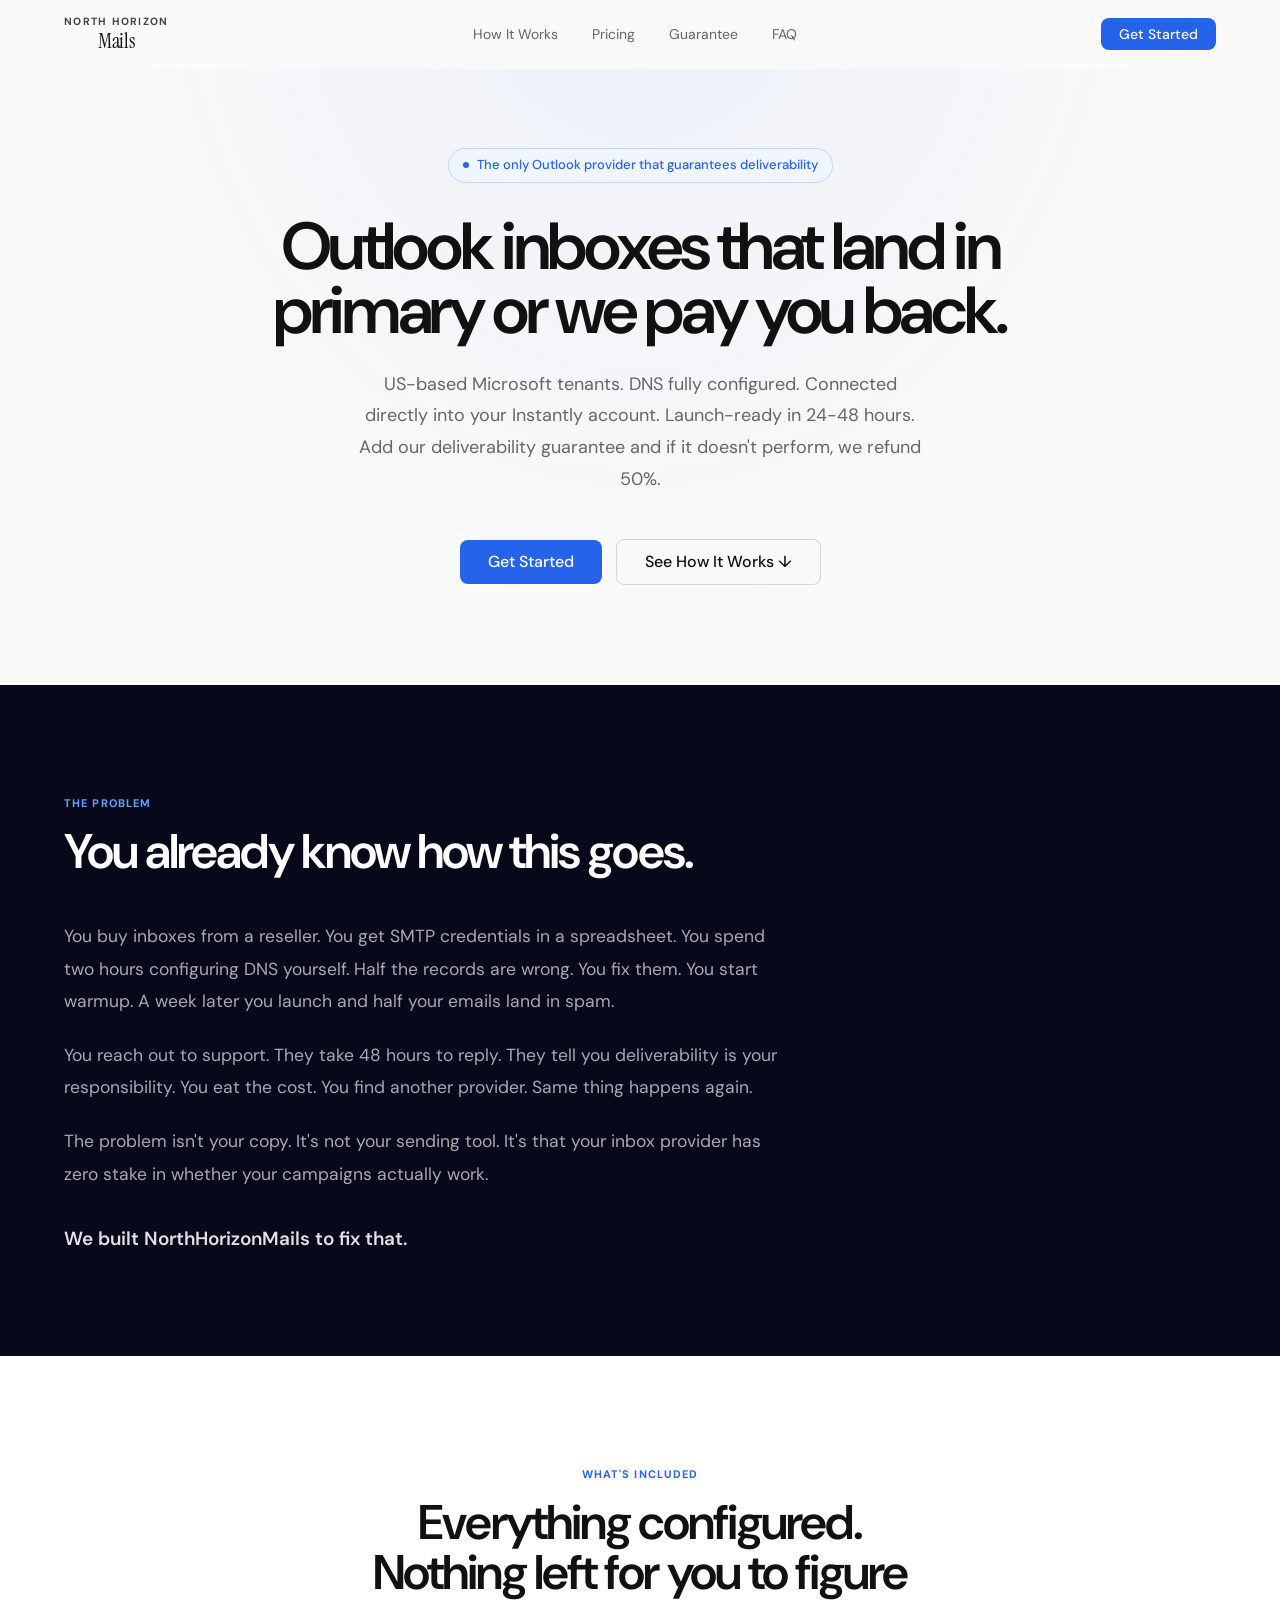
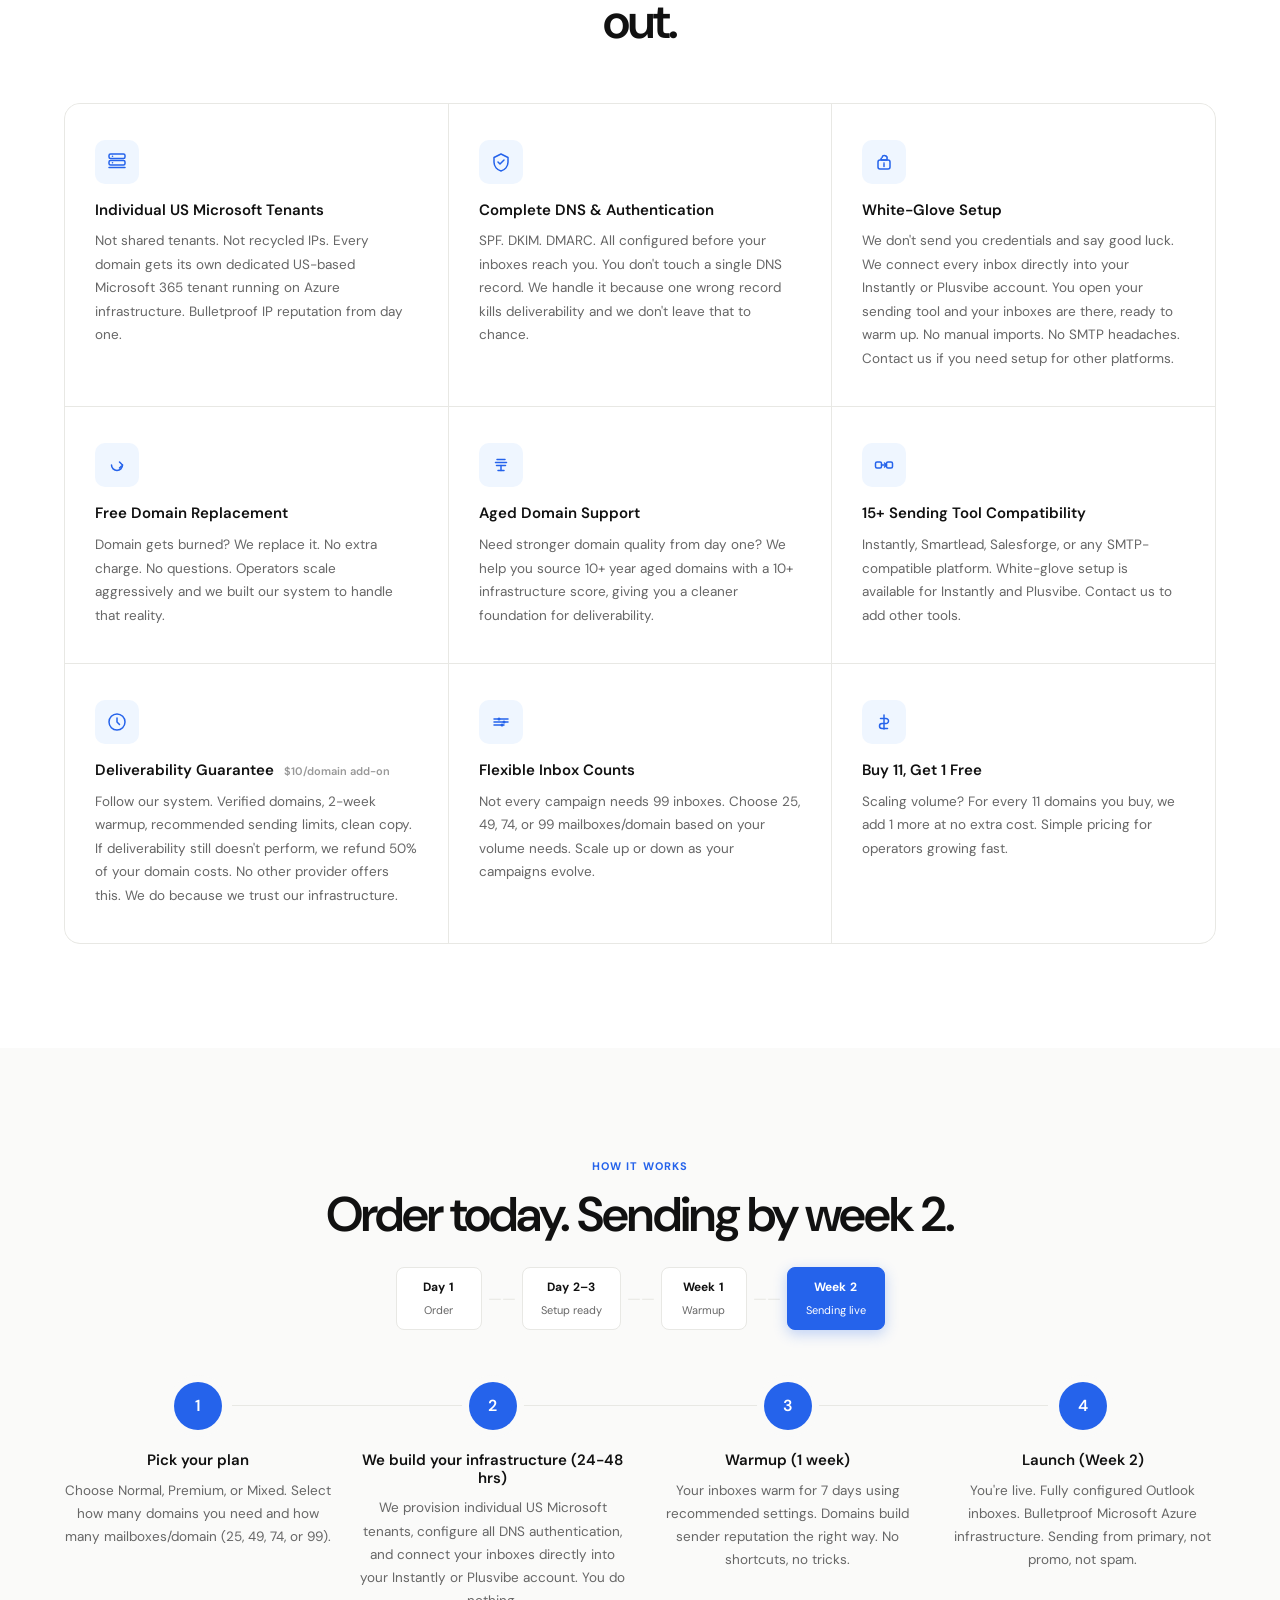
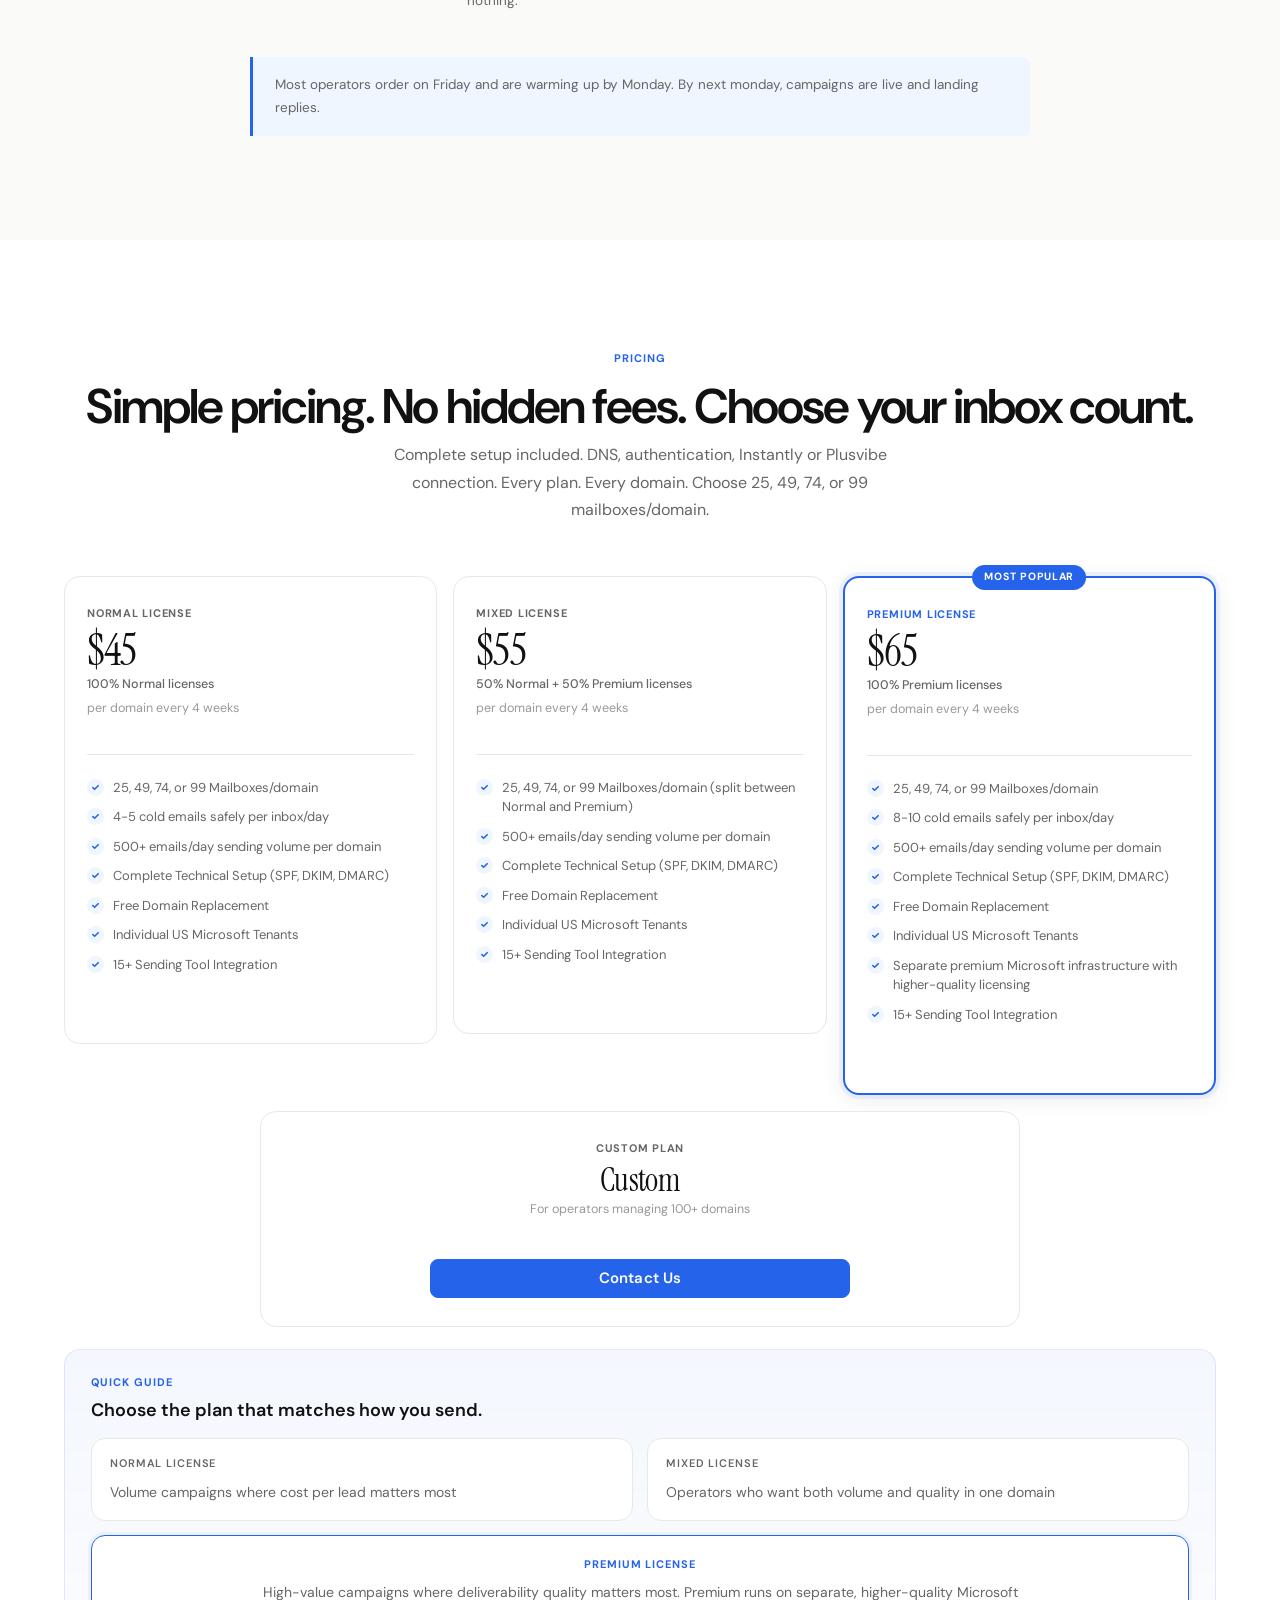
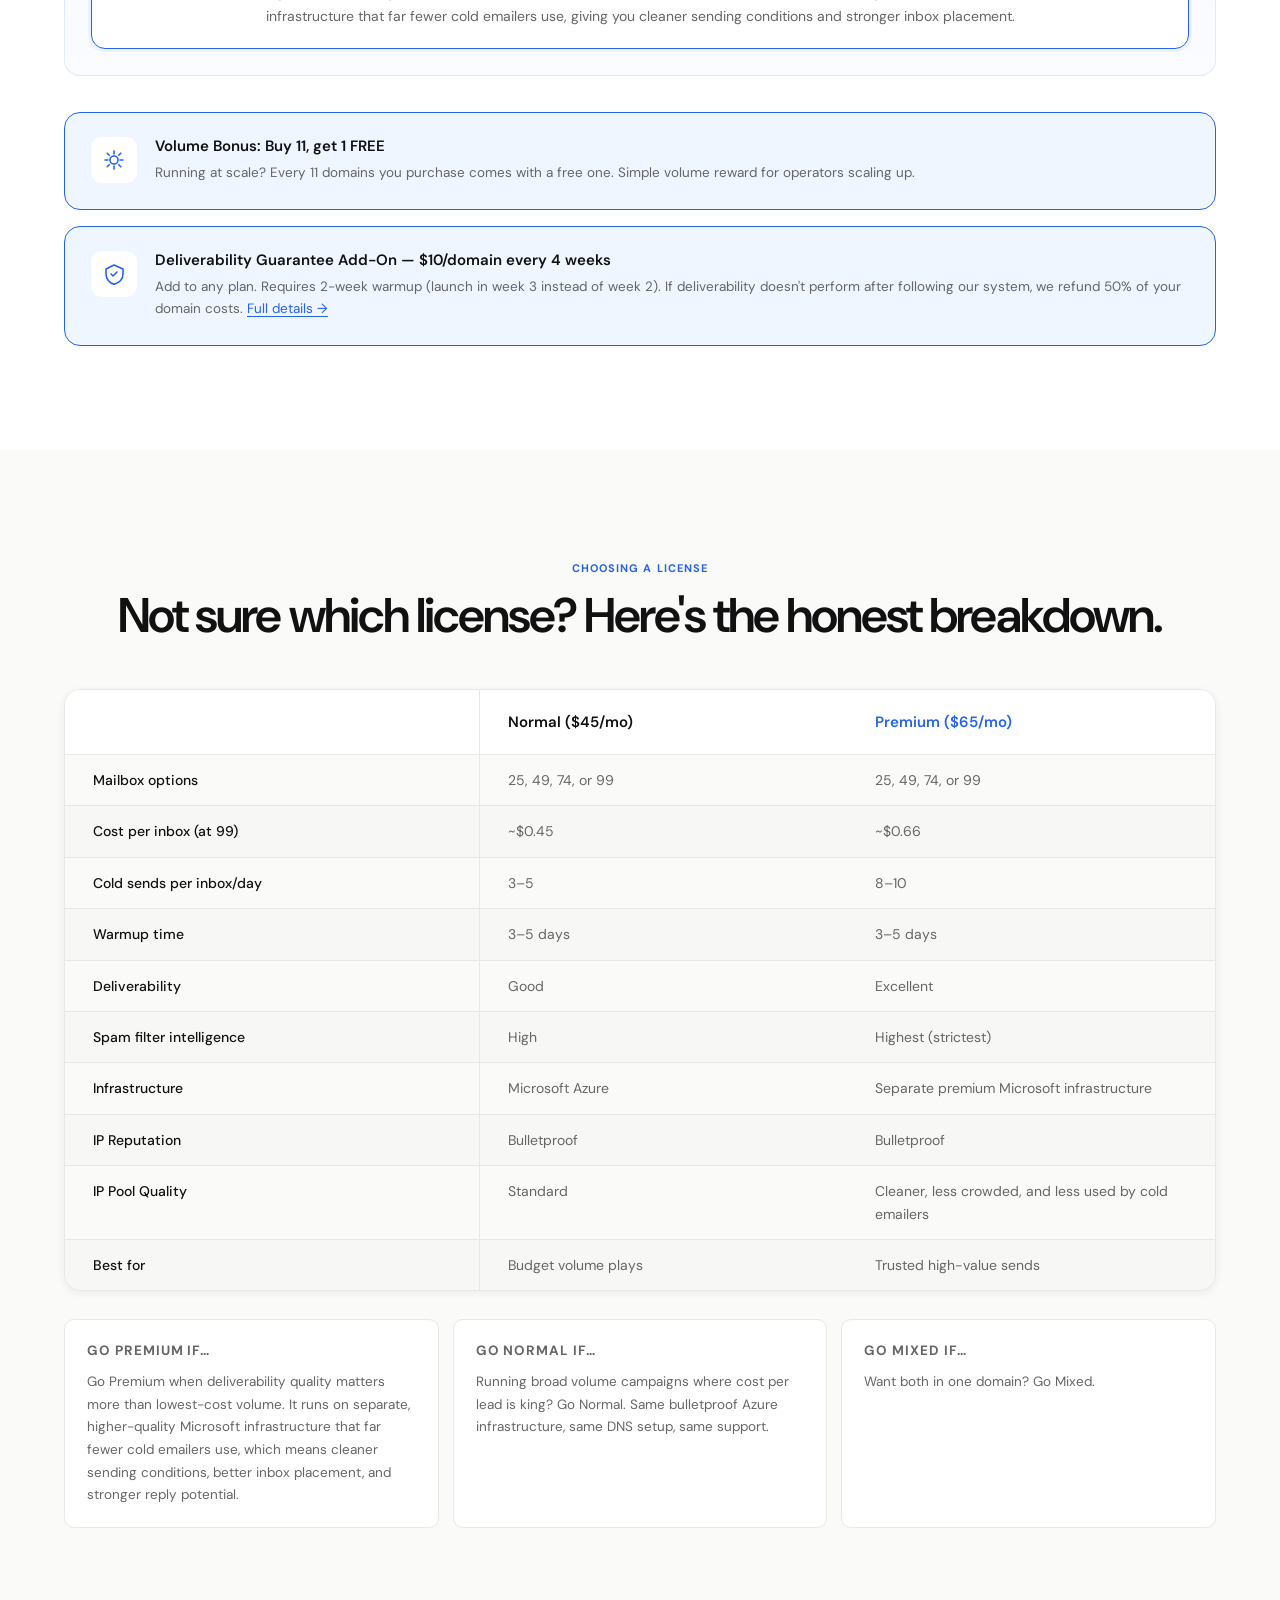
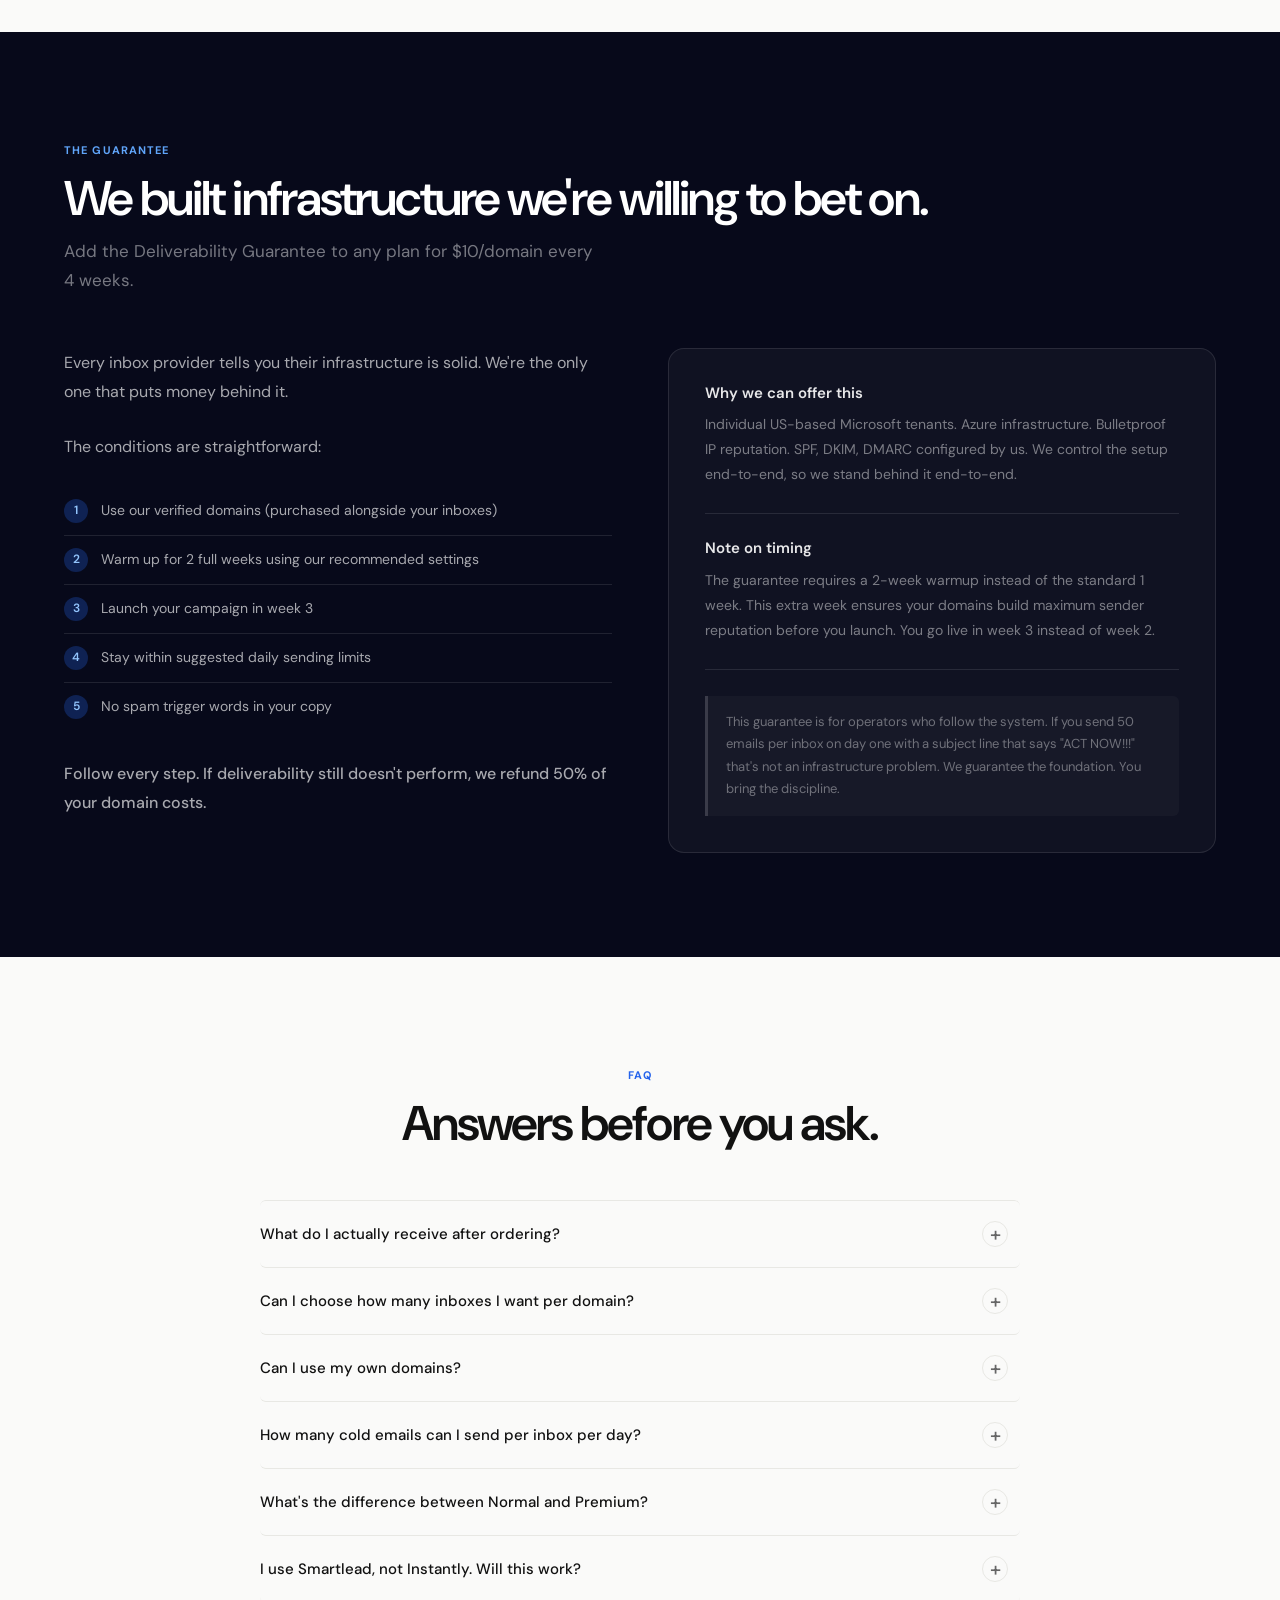
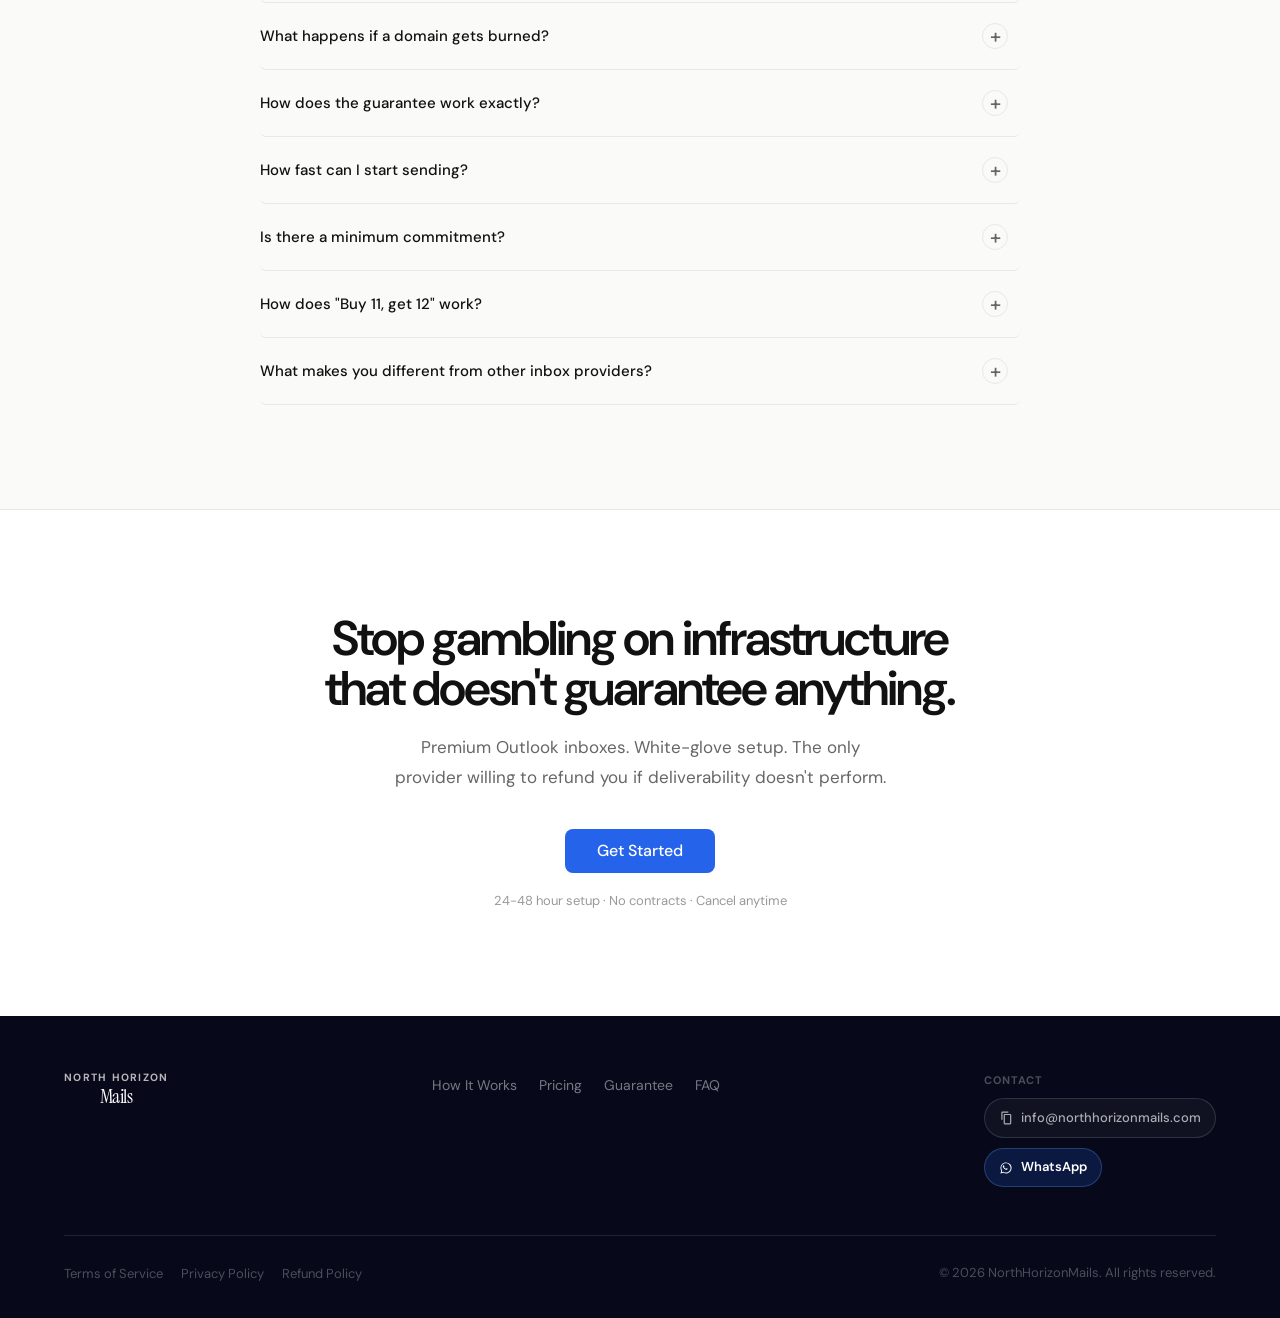
==== commit 7ec5919a: "visible option" ====
--- a/index.html
+++ b/index.html
@@ -644,10 +644,10 @@
   </div>
 </footer>
 
-<script src="js/contact.js?v=20260402-2"></script>
-<script src="js/content.js?v=20260402-2"></script>
-<script src="js/config.js?v=20260402-2"></script>
-<script src="js/payment-links.js?v=20260402-2"></script>
-<script src="js/app.js?v=20260402-2"></script>
+<script src="js/contact.js?v=20260402-8"></script>
+<script src="js/content.js?v=20260402-8"></script>
+<script src="js/config.js?v=20260402-8"></script>
+<script src="js/payment-links.js?v=20260402-8"></script>
+<script src="js/app.js?v=20260402-8"></script>
 </body>
 </html>
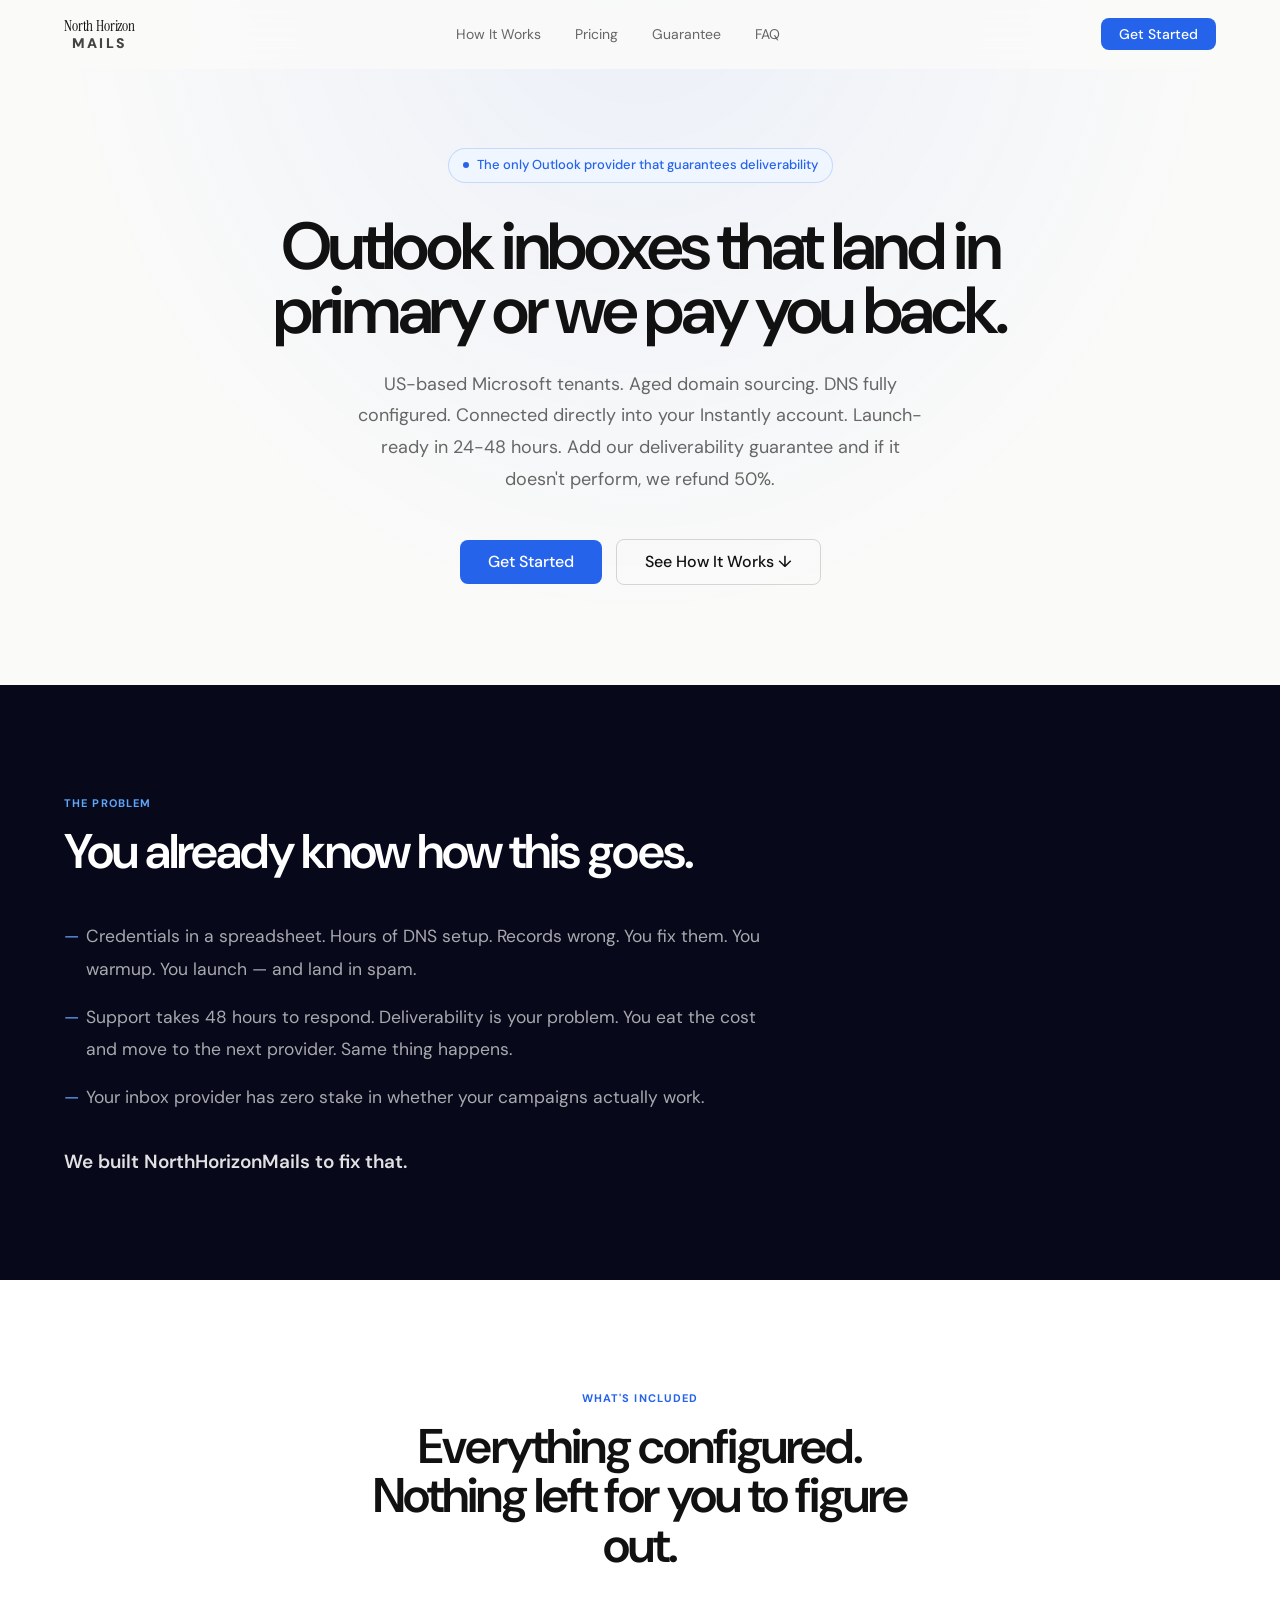
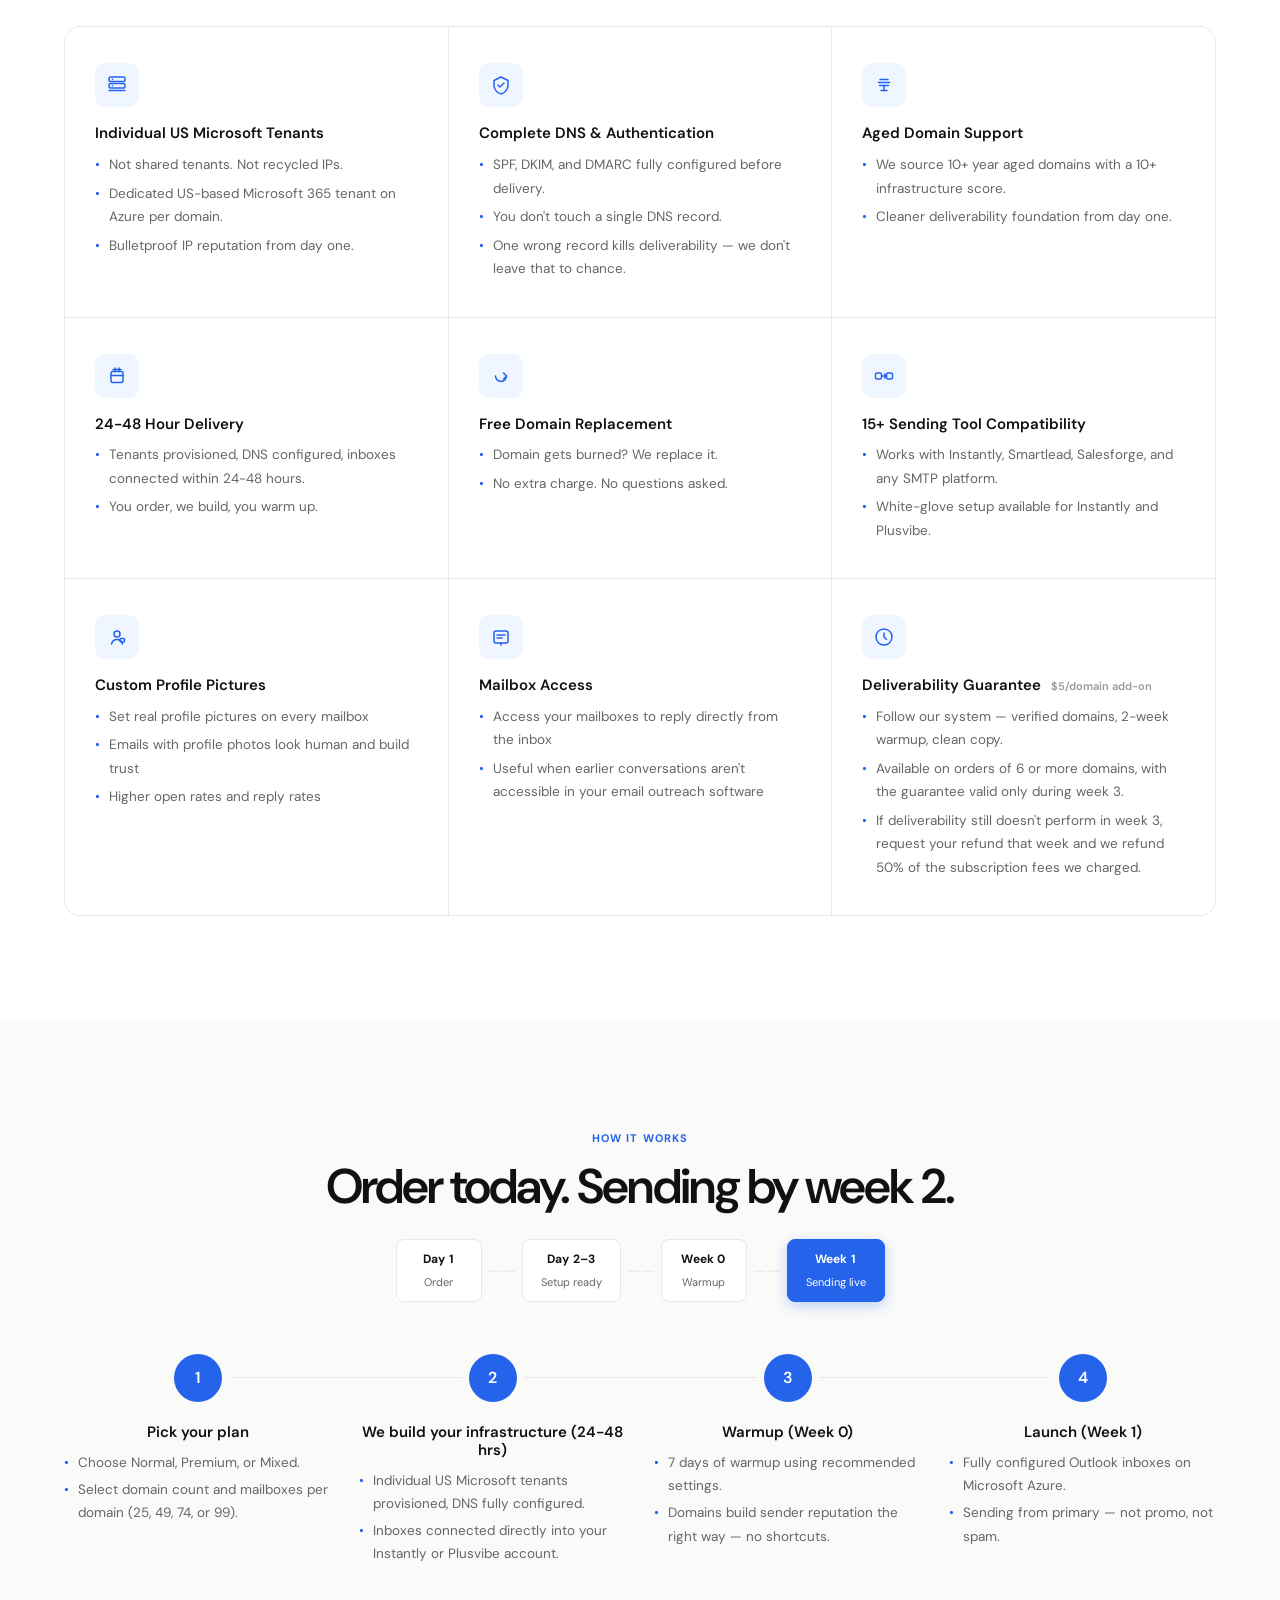
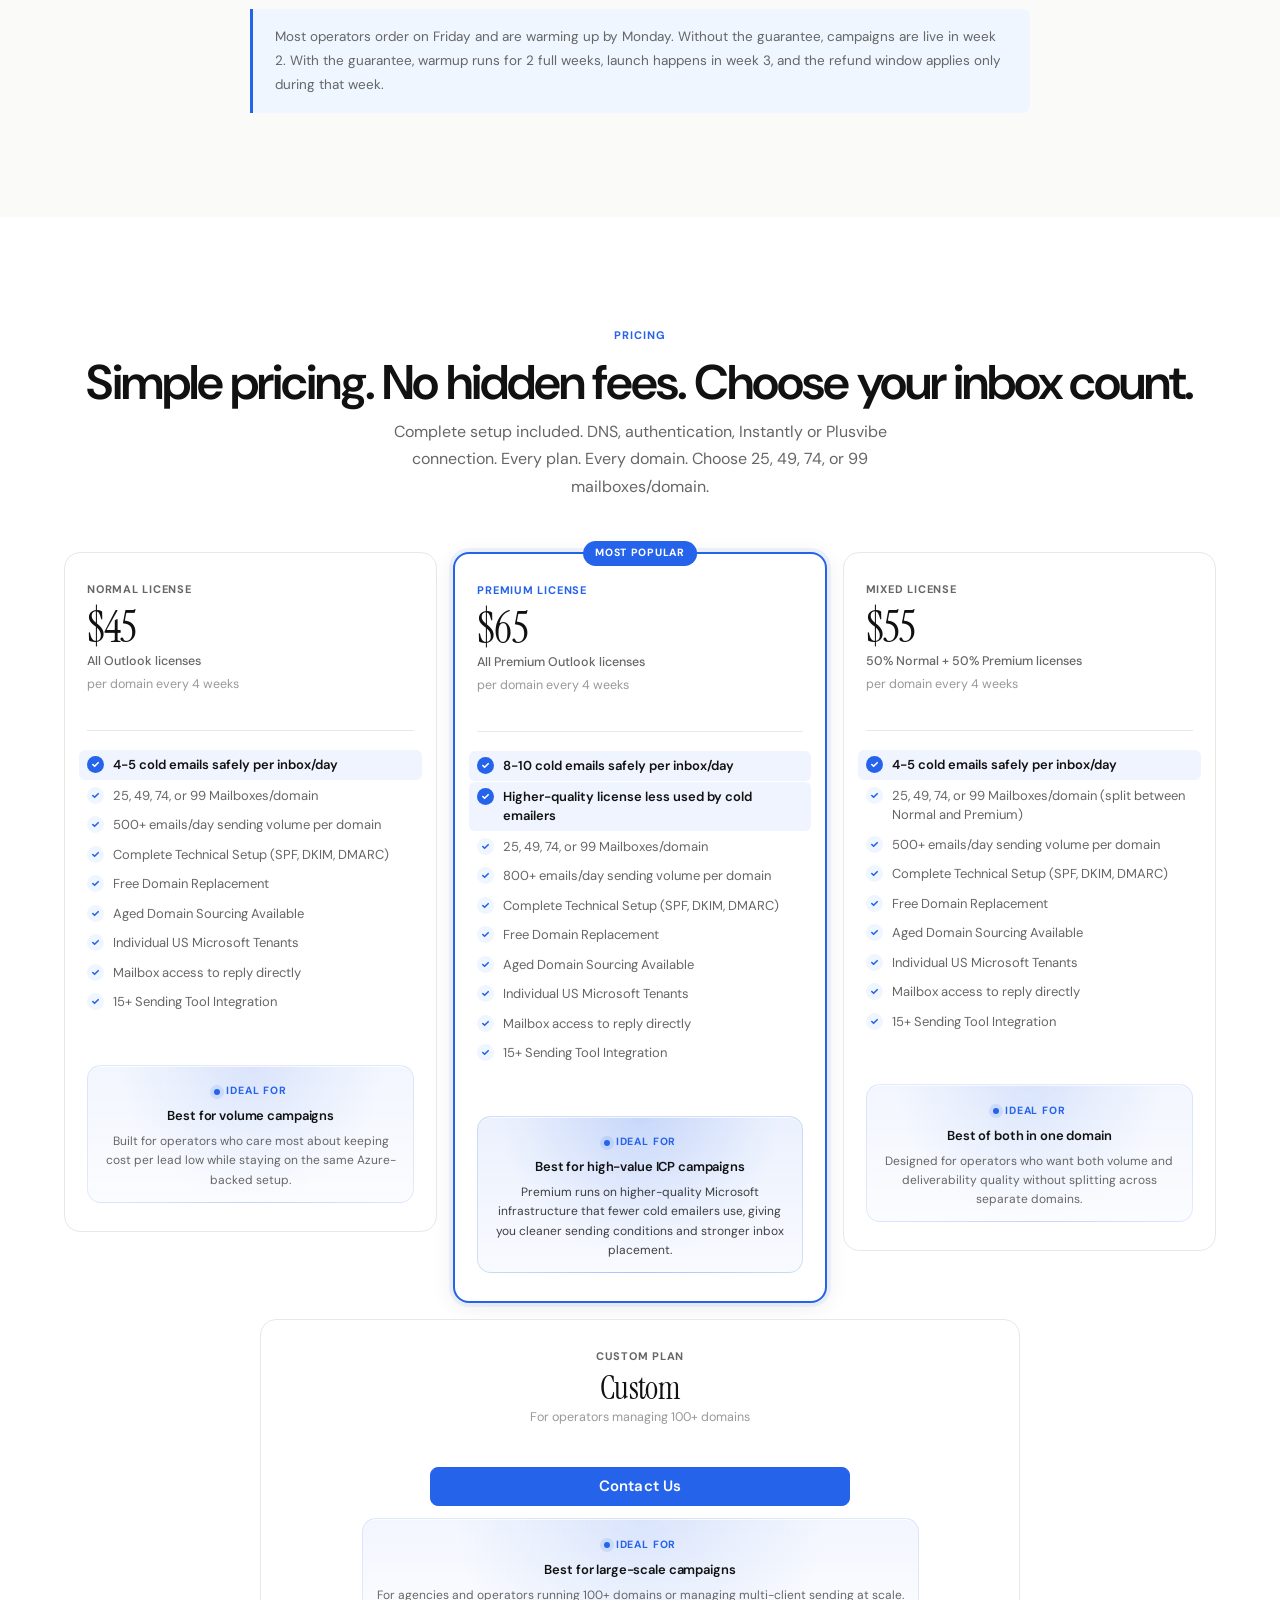
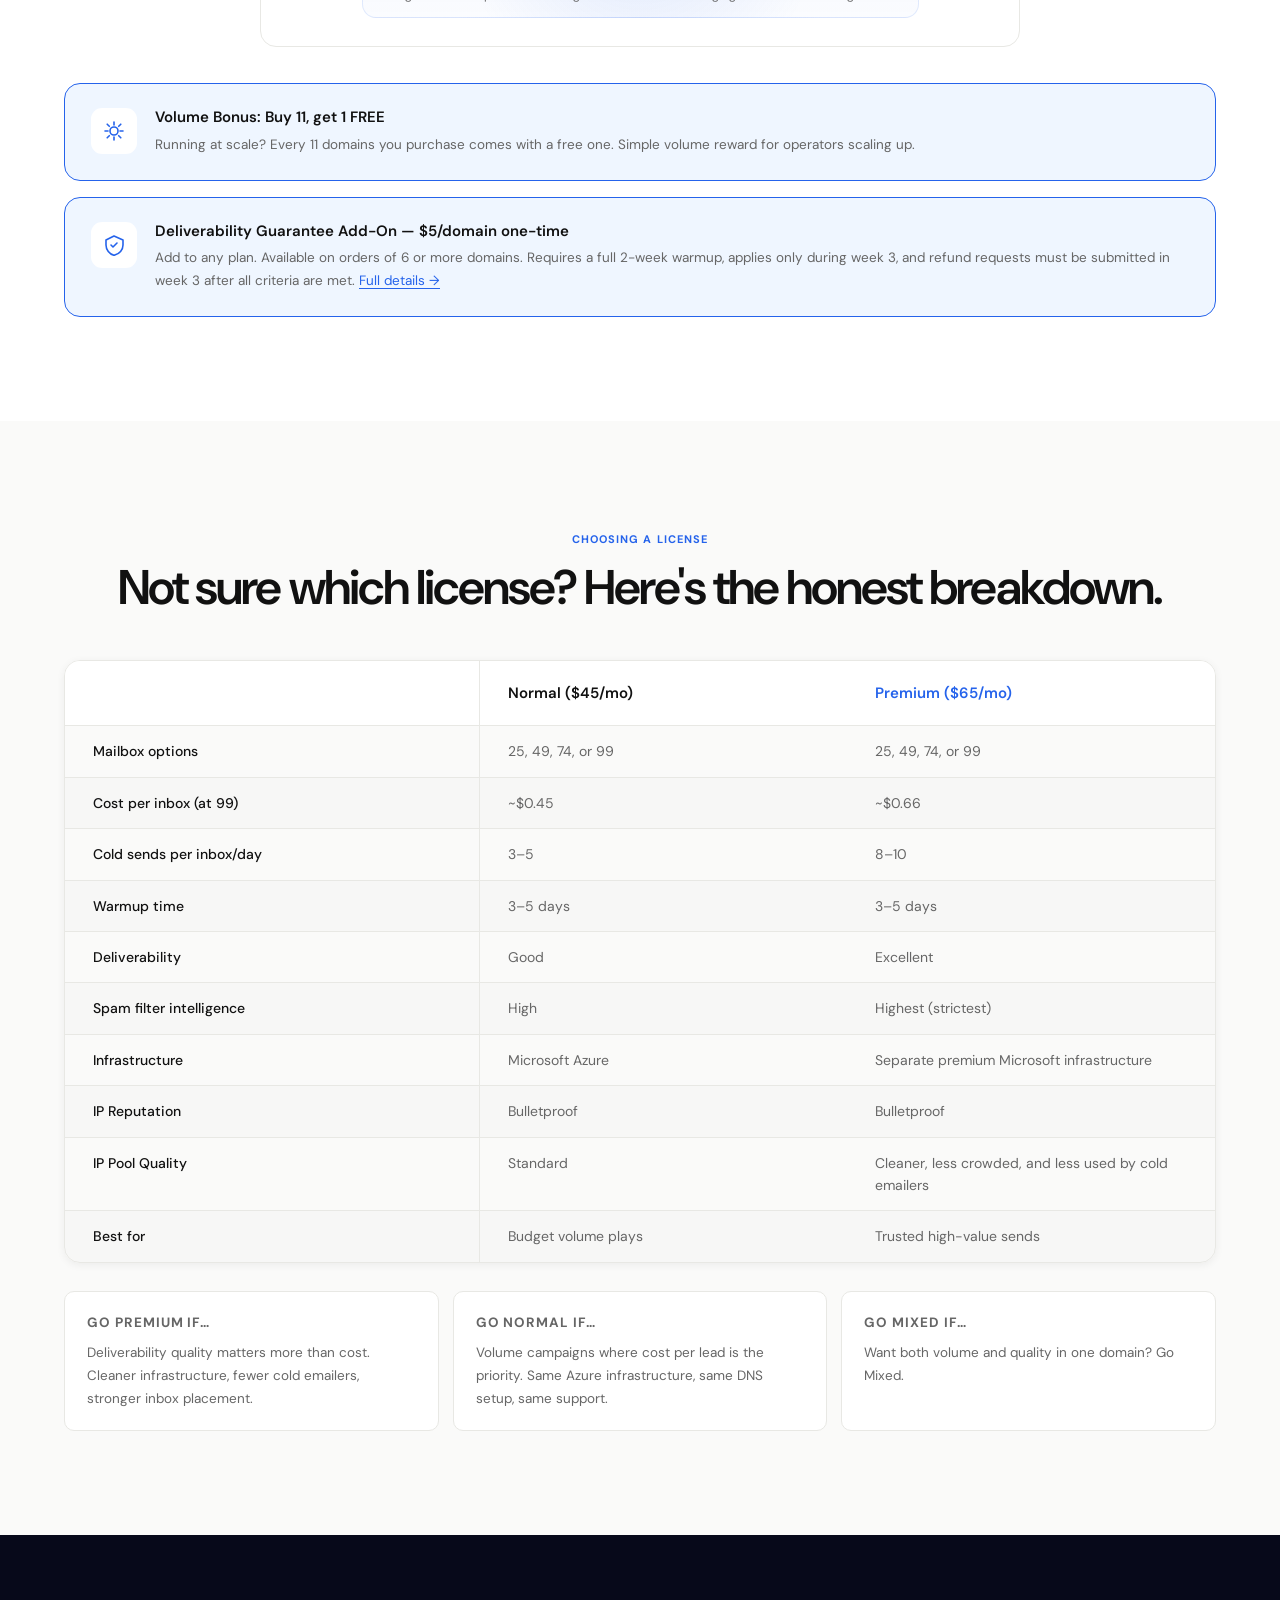
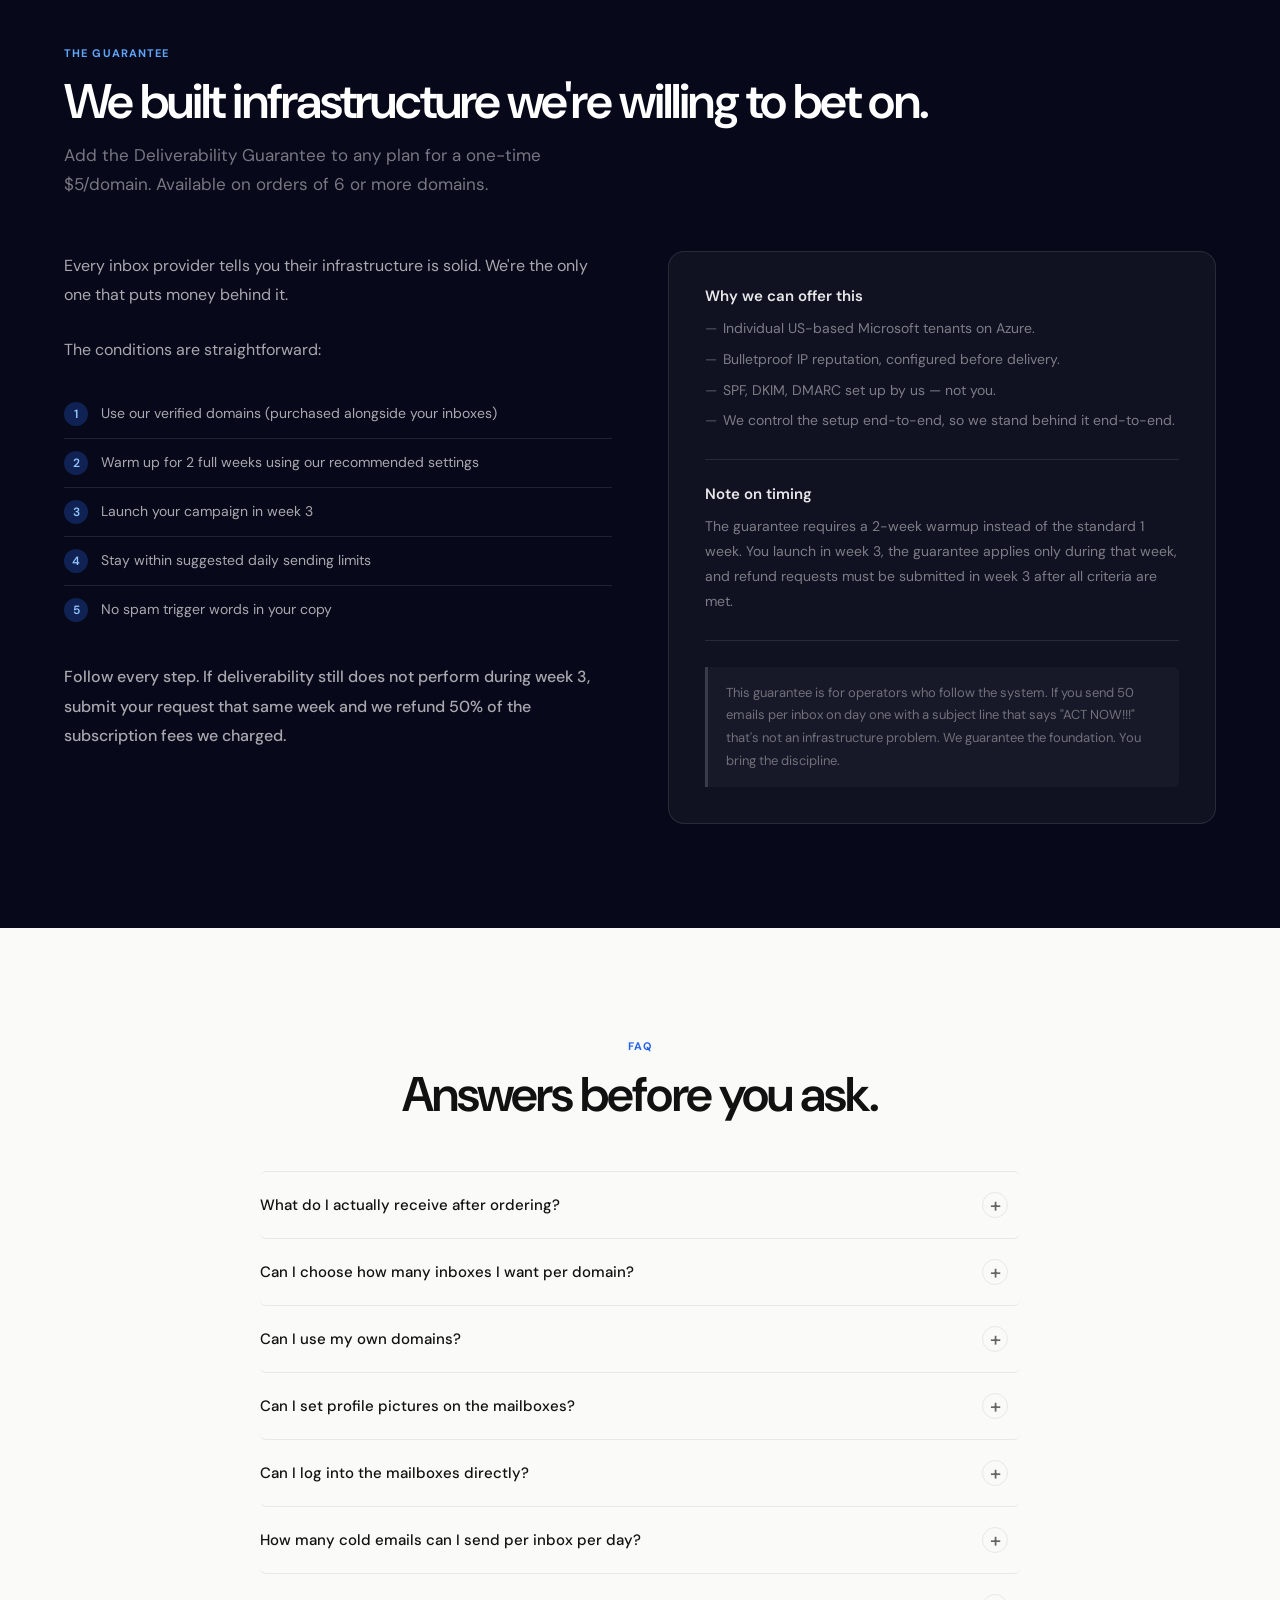
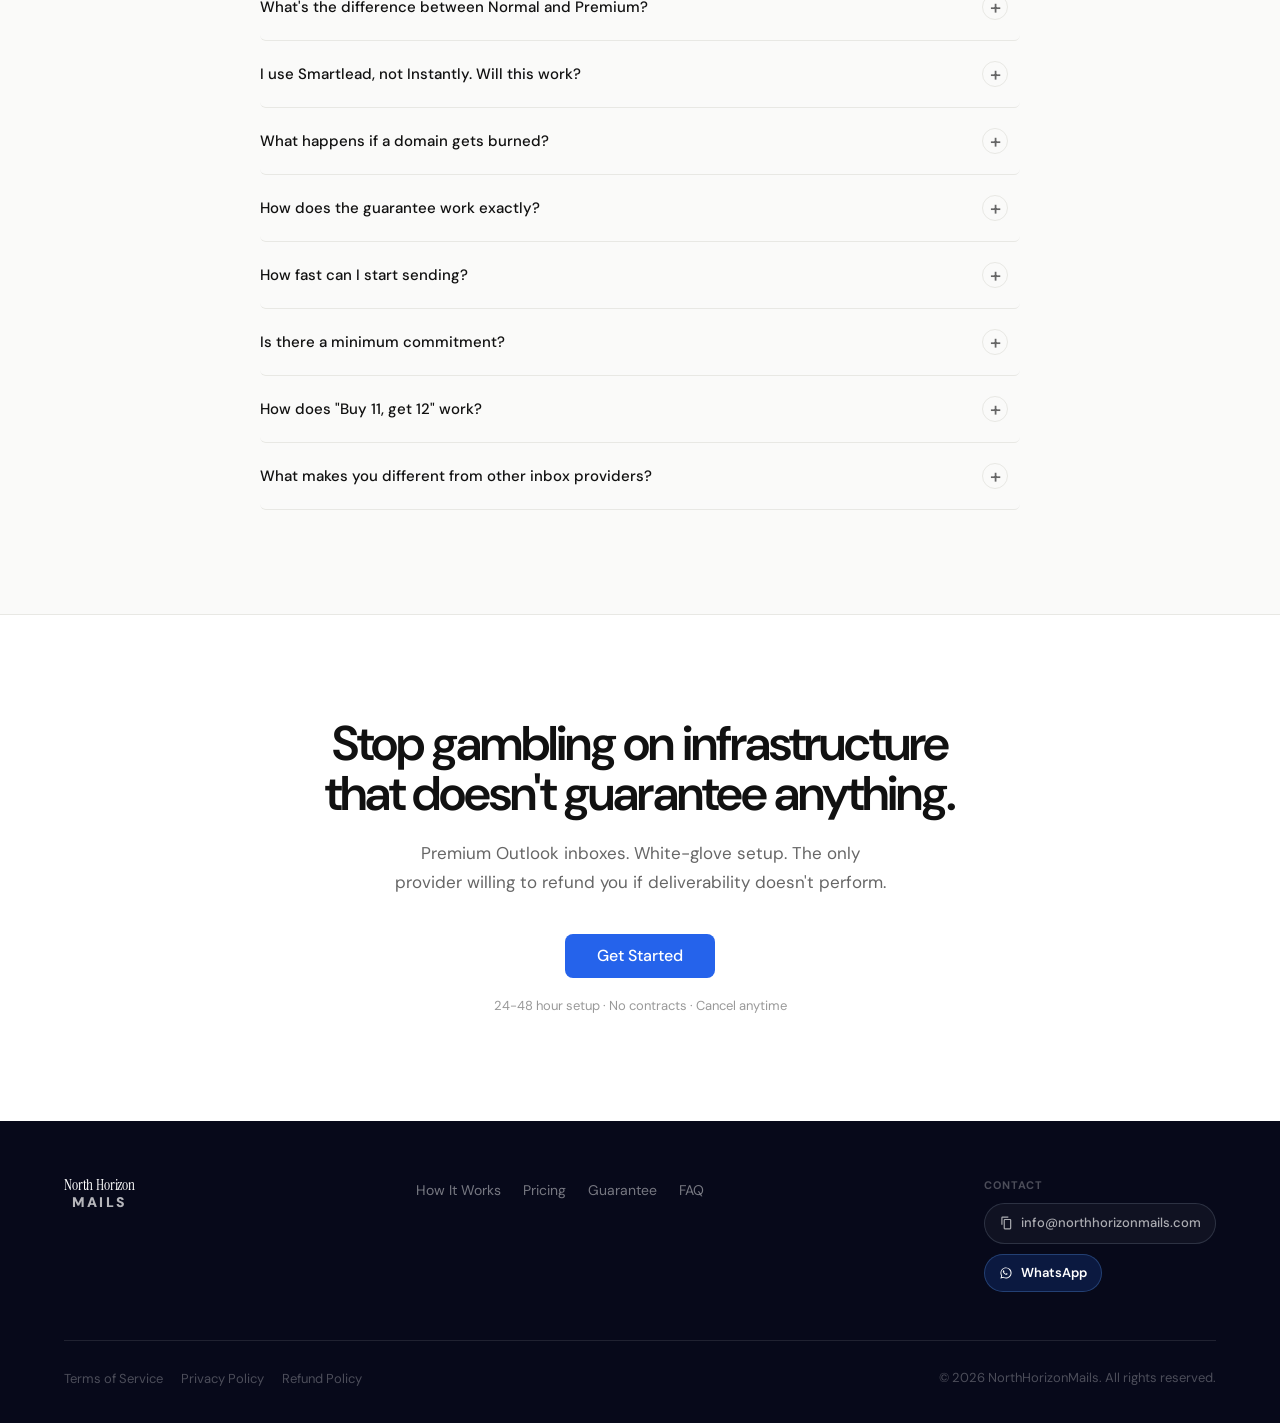
==== commit 20a86de5: "opus changes" ====
--- a/index.html
+++ b/index.html
@@ -145,16 +145,27 @@
       <div class="pillar fi d2">
         <div class="p-icon">
           <svg viewBox="0 0 20 20" fill="none" stroke="currentColor" stroke-width="1.5" stroke-linecap="round" stroke-linejoin="round">
-            <path d="M8 5.5A2.5 2.5 0 0 1 13 7v1H7V7A2.5 2.5 0 0 1 8 5.5z"/>
-            <rect x="4" y="8" width="12" height="9" rx="2"/>
-            <path d="M10 12v2.5"/><circle cx="10" cy="11" r="0.8" fill="currentColor" stroke="none"/>
-          </svg>
-        </div>
-        <h3>White-Glove Setup</h3>
-        <p>We don't send you credentials and say good luck. We connect every inbox directly into your Instantly or Plusvibe account. You open your sending tool and your inboxes are there, ready to warm up. No manual imports. No SMTP headaches. Contact us if you need setup for other platforms.</p>
+            <path d="M4.5 7.5h11M6 4.5h8M5.5 10.5h9M7 15.5h6"/>
+            <path d="M10 10.5v5"/>
+          </svg>
+        </div>
+        <h3>Aged Domain Support</h3>
+        <p>Need stronger domain quality from day one? We help you source 10+ year aged domains with a 10+ infrastructure score, giving you a cleaner foundation for deliverability.</p>
       </div>
 
       <div class="pillar fi">
+        <div class="p-icon">
+          <svg viewBox="0 0 20 20" fill="none" stroke="currentColor" stroke-width="1.5" stroke-linecap="round" stroke-linejoin="round">
+            <path d="M6 3.5h8"/>
+            <rect x="4" y="5.5" width="12" height="11" rx="2"/>
+            <path d="M8 2v3.5M12 2v3.5M4 9.5h12"/>
+          </svg>
+        </div>
+        <h3>24-48 Hour Delivery</h3>
+        <p>Tenants provisioned, DNS configured, inboxes connected within 24-48 hours. You order, we build, you warm up.</p>
+      </div>
+
+      <div class="pillar fi d1">
         <div class="p-icon">
           <svg viewBox="0 0 20 20" fill="none" stroke="currentColor" stroke-width="1.5" stroke-linecap="round" stroke-linejoin="round">
             <path d="M4.5 10a5.5 5.5 0 1 0 11 0"/>
@@ -163,17 +174,6 @@
         </div>
         <h3>Free Domain Replacement</h3>
         <p>Domain gets burned? We replace it. No extra charge. No questions. Operators scale aggressively and we built our system to handle that reality.</p>
-      </div>
-
-      <div class="pillar fi d1">
-        <div class="p-icon">
-          <svg viewBox="0 0 20 20" fill="none" stroke="currentColor" stroke-width="1.5" stroke-linecap="round" stroke-linejoin="round">
-            <path d="M4.5 7.5h11M6 4.5h8M5.5 10.5h9M7 15.5h6"/>
-            <path d="M10 10.5v5"/>
-          </svg>
-        </div>
-        <h3>Aged Domain Support</h3>
-        <p>Need stronger domain quality from day one? We help you source 10+ year aged domains with a 10+ infrastructure score, giving you a cleaner foundation for deliverability.</p>
       </div>
 
       <div class="pillar fi d1">
@@ -191,37 +191,36 @@
       <div class="pillar fi d2">
         <div class="p-icon">
           <svg viewBox="0 0 20 20" fill="none" stroke="currentColor" stroke-width="1.5" stroke-linecap="round" stroke-linejoin="round">
+            <circle cx="10" cy="7" r="3"/>
+            <path d="M4.5 17c.7-2.7 3-4.5 5.5-4.5s4.8 1.8 5.5 4.5"/>
+            <rect x="13" y="11.5" width="4.5" height="3.5" rx="1"/>
+          </svg>
+        </div>
+        <h3>Custom Profile Pictures</h3>
+        <p>Set real profile pictures on every mailbox. Emails with profile photos look human and build trust. Higher open rates and reply rates.</p>
+      </div>
+
+      <div class="pillar fi d1">
+        <div class="p-icon">
+          <svg viewBox="0 0 20 20" fill="none" stroke="currentColor" stroke-width="1.5" stroke-linecap="round" stroke-linejoin="round">
+            <rect x="3" y="4" width="14" height="12" rx="2"/>
+            <path d="M6 8h8M6 11h5"/>
+            <path d="M10 16v2"/>
+          </svg>
+        </div>
+        <h3>Mailbox Access</h3>
+        <p>Access your mailboxes to reply directly from the inbox. Useful when earlier conversations aren't accessible in your email outreach software.</p>
+      </div>
+
+      <div class="pillar fi d2">
+        <div class="p-icon">
+          <svg viewBox="0 0 20 20" fill="none" stroke="currentColor" stroke-width="1.5" stroke-linecap="round" stroke-linejoin="round">
             <circle cx="10" cy="10" r="8"/>
             <path d="M10 6v4l2.5 2.5"/>
           </svg>
         </div>
-        <h3>Deliverability Guarantee <span class="pillar-badge">$10/domain add-on</span></h3>
-        <p>Follow our system. Verified domains, 2-week warmup, recommended sending limits, clean copy. If deliverability still doesn't perform, we refund 50% of your domain costs. No other provider offers this. We do because we trust our infrastructure.</p>
-      </div>
-
-      <!-- Pillar 7: flows naturally, no forced centering -->
-      <div class="pillar fi d1">
-        <div class="p-icon">
-          <svg viewBox="0 0 20 20" fill="none" stroke="currentColor" stroke-width="1.5" stroke-linecap="round" stroke-linejoin="round">
-            <path d="M3 7h14M3 10h14M3 13h10"/>
-            <circle cx="8" cy="7" r="1.5" fill="currentColor" stroke="none"/>
-            <circle cx="13" cy="10" r="1.5" fill="currentColor" stroke="none"/>
-            <circle cx="11" cy="13" r="1.5" fill="currentColor" stroke="none"/>
-          </svg>
-        </div>
-        <h3>Flexible Inbox Counts</h3>
-        <p>Not every campaign needs 99 inboxes. Choose 25, 49, 74, or 99 mailboxes/domain based on your volume needs. Scale up or down as your campaigns evolve.</p>
-      </div>
-
-      <div class="pillar fi d2">
-        <div class="p-icon">
-          <svg viewBox="0 0 20 20" fill="none" stroke="currentColor" stroke-width="1.5" stroke-linecap="round" stroke-linejoin="round">
-            <path d="M10 3v14"/>
-            <path d="M6.5 6.5H12a2.5 2.5 0 1 1 0 5H8a2.5 2.5 0 1 0 0 5h5.5"/>
-          </svg>
-        </div>
-        <h3>Buy 11, Get 1 Free</h3>
-        <p>Scaling volume? For every 11 domains you buy, we add 1 more at no extra cost. Simple pricing for operators growing fast.</p>
+        <h3>Deliverability Guarantee <span class="pillar-badge">$5/domain add-on</span></h3>
+        <p>Follow our system. Verified domains, 2-week warmup, week-3-only guarantee window, recommended sending limits, clean copy. Available on orders of 6 or more domains. If deliverability still doesn't perform in week 3, request your refund that week and we refund 50% of the subscription fees we charged.</p>
       </div>
 
     </div>
@@ -277,7 +276,7 @@
       </div>
     </div>
 
-    <p class="steps-note fi">Most operators order on Monday and are warming up by Wednesday. By week 2, campaigns are live and landing replies. If you add the Deliverability Guarantee, warmup extends to 2 weeks with launch in week 3 instead of week 2 to ensure maximum inbox placement.</p>
+    <p class="steps-note fi">Most operators order on Monday and are warming up by Wednesday. Without the guarantee, campaigns are live in week 2. If you add the Deliverability Guarantee, warmup extends to 2 full weeks, launch happens in week 3, and the refund window applies only during that week.</p>
   </div>
 </section>
 
@@ -307,6 +306,7 @@
           <li><span class="chk"><svg viewBox="0 0 10 10" fill="none" stroke="currentColor" stroke-width="1.8" stroke-linecap="round" stroke-linejoin="round"><path d="M2 5l2 2 4-4"/></svg></span>Complete Technical Setup (SPF, DKIM, DMARC)</li>
           <li><span class="chk"><svg viewBox="0 0 10 10" fill="none" stroke="currentColor" stroke-width="1.8" stroke-linecap="round" stroke-linejoin="round"><path d="M2 5l2 2 4-4"/></svg></span>Free Domain Replacement</li>
           <li><span class="chk"><svg viewBox="0 0 10 10" fill="none" stroke="currentColor" stroke-width="1.8" stroke-linecap="round" stroke-linejoin="round"><path d="M2 5l2 2 4-4"/></svg></span>Individual US Microsoft Tenants</li>
+          <li><span class="chk"><svg viewBox="0 0 10 10" fill="none" stroke="currentColor" stroke-width="1.8" stroke-linecap="round" stroke-linejoin="round"><path d="M2 5l2 2 4-4"/></svg></span>Mailbox access to reply directly</li>
           <li><span class="chk"><svg viewBox="0 0 10 10" fill="none" stroke="currentColor" stroke-width="1.8" stroke-linecap="round" stroke-linejoin="round"><path d="M2 5l2 2 4-4"/></svg></span>15+ Sending Tool Integration</li>
           <li><span class="chk"><svg viewBox="0 0 10 10" fill="none" stroke="currentColor" stroke-width="1.8" stroke-linecap="round" stroke-linejoin="round"><path d="M2 5l2 2 4-4"/></svg></span>Intercom Chat Support</li>
         </ul>
@@ -331,6 +331,7 @@
           <li><span class="chk"><svg viewBox="0 0 10 10" fill="none" stroke="currentColor" stroke-width="1.8" stroke-linecap="round" stroke-linejoin="round"><path d="M2 5l2 2 4-4"/></svg></span>Complete Technical Setup (SPF, DKIM, DMARC)</li>
           <li><span class="chk"><svg viewBox="0 0 10 10" fill="none" stroke="currentColor" stroke-width="1.8" stroke-linecap="round" stroke-linejoin="round"><path d="M2 5l2 2 4-4"/></svg></span>Free Domain Replacement</li>
           <li><span class="chk"><svg viewBox="0 0 10 10" fill="none" stroke="currentColor" stroke-width="1.8" stroke-linecap="round" stroke-linejoin="round"><path d="M2 5l2 2 4-4"/></svg></span>Individual US Microsoft Tenants</li>
+          <li><span class="chk"><svg viewBox="0 0 10 10" fill="none" stroke="currentColor" stroke-width="1.8" stroke-linecap="round" stroke-linejoin="round"><path d="M2 5l2 2 4-4"/></svg></span>Mailbox access to reply directly</li>
           <li><span class="chk"><svg viewBox="0 0 10 10" fill="none" stroke="currentColor" stroke-width="1.8" stroke-linecap="round" stroke-linejoin="round"><path d="M2 5l2 2 4-4"/></svg></span>15+ Sending Tool Integration</li>
           <li><span class="chk"><svg viewBox="0 0 10 10" fill="none" stroke="currentColor" stroke-width="1.8" stroke-linecap="round" stroke-linejoin="round"><path d="M2 5l2 2 4-4"/></svg></span>Intercom Chat Support</li>
         </ul>
@@ -357,6 +358,7 @@
           <li><span class="chk"><svg viewBox="0 0 10 10" fill="none" stroke="currentColor" stroke-width="1.8" stroke-linecap="round" stroke-linejoin="round"><path d="M2 5l2 2 4-4"/></svg></span>Complete Technical Setup (SPF, DKIM, DMARC)</li>
           <li><span class="chk"><svg viewBox="0 0 10 10" fill="none" stroke="currentColor" stroke-width="1.8" stroke-linecap="round" stroke-linejoin="round"><path d="M2 5l2 2 4-4"/></svg></span>Free Domain Replacement</li>
           <li><span class="chk"><svg viewBox="0 0 10 10" fill="none" stroke="currentColor" stroke-width="1.8" stroke-linecap="round" stroke-linejoin="round"><path d="M2 5l2 2 4-4"/></svg></span>Individual US Microsoft Tenants</li>
+          <li><span class="chk"><svg viewBox="0 0 10 10" fill="none" stroke="currentColor" stroke-width="1.8" stroke-linecap="round" stroke-linejoin="round"><path d="M2 5l2 2 4-4"/></svg></span>Mailbox access to reply directly</li>
           <li><span class="chk"><svg viewBox="0 0 10 10" fill="none" stroke="currentColor" stroke-width="1.8" stroke-linecap="round" stroke-linejoin="round"><path d="M2 5l2 2 4-4"/></svg></span>Separate premium Microsoft infrastructure with higher-quality licensing</li>
           <li><span class="chk"><svg viewBox="0 0 10 10" fill="none" stroke="currentColor" stroke-width="1.8" stroke-linecap="round" stroke-linejoin="round"><path d="M2 5l2 2 4-4"/></svg></span>15+ Sending Tool Integration</li>
           <li><span class="chk"><svg viewBox="0 0 10 10" fill="none" stroke="currentColor" stroke-width="1.8" stroke-linecap="round" stroke-linejoin="round"><path d="M2 5l2 2 4-4"/></svg></span>Intercom Chat Support</li>
@@ -403,8 +405,8 @@
           </svg>
         </div>
         <div class="addon-body">
-          <h4>Deliverability Guarantee Add-On — $10/domain every 4 weeks</h4>
-          <p>Add to any plan. Requires 2-week warmup (launch in week 3 instead of week 2). If deliverability doesn't perform after following our system, we refund 50% of your domain costs. <a href="guarantee.html" style="color:var(--accent);text-decoration:underline;text-underline-offset:3px;">Full details →</a></p>
+          <h4>Deliverability Guarantee Add-On — $5/domain one-time</h4>
+          <p>Add to any plan. Available on orders of 6 or more domains. Requires a full 2-week warmup, applies only during week 3, and refund requests must be submitted in week 3 after all criteria are met. <a href="guarantee.html" style="color:var(--accent);text-decoration:underline;text-underline-offset:3px;">Full details →</a></p>
         </div>
       </div>
 
@@ -469,7 +471,7 @@
       <span class="tag">The guarantee</span>
       <h2>We built infrastructure<br>we're willing to bet on.</h2>
     </div>
-    <p class="g-subhead fi">Add the Deliverability Guarantee to any plan for $10/domain every 4 weeks.</p>
+    <p class="g-subhead fi">Add the Deliverability Guarantee to any plan for a one-time $5/domain. Available on orders of 6 or more domains.</p>
 
     <div class="g-body">
       <div class="g-left fi">
@@ -482,7 +484,7 @@
           <div class="g-cond"><span class="g-num">4</span>Stay within suggested daily sending limits</div>
           <div class="g-cond"><span class="g-num">5</span>No spam trigger words in your copy</div>
         </div>
-        <p class="g-result">Follow every step. If deliverability still doesn't perform, we refund 50% of your domain costs.</p>
+        <p class="g-result">Follow every step. If deliverability still does not perform during week 3, submit your request that same week and we refund 50% of the subscription fees we charged.</p>
       </div>
 
       <div class="g-right fi d1">
@@ -493,7 +495,7 @@
         <div class="g-sep"></div>
         <div class="g-box">
           <h3>Note on timing</h3>
-          <p>The guarantee requires a 2-week warmup instead of the standard 1 week. This extra week ensures your domains build maximum sender reputation before you launch. You go live in week 3 instead of week 2.</p>
+          <p>The guarantee requires a 2-week warmup instead of the standard 1 week. You launch in week 3, the guarantee applies only during that week, and refund requests must be submitted in week 3 after all criteria are met.</p>
         </div>
         <div class="g-sep"></div>
         <div class="g-disclaimer">
@@ -559,6 +561,14 @@
         <div class="faq-a">Yes. Bring your own or purchase our verified domains. The deliverability guarantee requires our verified domains.</div>
       </div>
       <div class="faq-item">
+        <button class="faq-q">Can I set profile pictures on the mailboxes?<span class="faq-ico">+</span></button>
+        <div class="faq-a">Yes. Every mailbox comes with the ability to set a custom profile picture. This makes your outreach look more human and increases open and reply rates.</div>
+      </div>
+      <div class="faq-item">
+        <button class="faq-q">Can I log into the mailboxes directly?<span class="faq-ico">+</span></button>
+        <div class="faq-a">Yes. You get mailbox access to reply to emails directly from the inbox. This is especially helpful when earlier conversations aren't accessible in your outreach software.</div>
+      </div>
+      <div class="faq-item">
         <button class="faq-q">How many cold emails can I send per inbox per day?<span class="faq-ico">+</span></button>
         <div class="faq-a">Normal: 4-5 per inbox/day. Premium: 8-10 per inbox/day. Stay within these to protect reputation and maximize inbox placement.</div>
       </div>
@@ -576,11 +586,11 @@
       </div>
       <div class="faq-item">
         <button class="faq-q">How does the guarantee work exactly?<span class="faq-ico">+</span></button>
-        <div class="faq-a">$10/domain every 4 weeks add-on. Use our verified domains, warm for 2 weeks (instead of the standard 1 week), launch in week 3, stay in suggested limits, keep copy clean. If deliverability doesn't perform, 50% refund on domain costs.</div>
+        <div class="faq-a">$5/domain one-time add-on. Available on orders of 6 or more domains. Use our verified domains, warm for 2 weeks, launch in week 3, stay in suggested limits, and keep copy clean. The guarantee applies only during week 3, and refund requests must be submitted that same week after all criteria are met.</div>
       </div>
       <div class="faq-item">
         <button class="faq-q">How fast can I start sending?<span class="faq-ico">+</span></button>
-        <div class="faq-a">Without guarantee: Order today, inboxes configured in 24-48 hours, warm for 1 week, launch in week 2. With guarantee: Same setup, but warmup extends to 2 weeks, launch in week 3.</div>
+        <div class="faq-a">Without guarantee: Order today, inboxes configured in 24-48 hours, warm for 1 week, launch in week 2. With guarantee: Same setup, but warmup extends to 2 weeks, launch happens in week 3, and the guarantee window applies only in that week.</div>
       </div>
       <div class="faq-item">
         <button class="faq-q">Is there a minimum commitment?<span class="faq-ico">+</span></button>
--- a/styles/navbar.css
+++ b/styles/navbar.css
@@ -39,21 +39,22 @@
   flex-shrink: 0;
 }
 .logo-top {
-  font-family: var(--font-sans);
-  font-size: 10.5px;
-  font-weight: 700;
-  letter-spacing: 0.12em;
-  text-transform: uppercase;
-  color: rgba(17, 17, 17, 0.78);
-  margin-bottom: 2px;
+  font-family: var(--font-serif);
+  font-size: 15px;
+  font-weight: 400;
+  letter-spacing: -0.01em;
+  text-transform: none;
+  color: var(--text);
+  margin-bottom: 1px;
   text-align: center;
 }
 .logo-bottom {
-  font-family: var(--font-serif);
-  font-size: 21px;
-  font-weight: 400;
-  letter-spacing: -0.02em;
-  color: var(--text);
+  font-family: var(--font-sans);
+  font-size: 14px;
+  font-weight: 900;
+  letter-spacing: 0.15em;
+  text-transform: uppercase;
+  color: rgba(17, 17, 17, 0.78);
   line-height: 1;
   text-align: center;
 }
--- a/styles/problem.css
+++ b/styles/problem.css
@@ -27,6 +27,29 @@
   margin-bottom: 22px;
 }
 
+.problem-bullets {
+  list-style: none;
+  padding: 0;
+  margin: 0 0 10px;
+}
+.problem-bullets li {
+  font-size: 17.5px;
+  line-height: 1.84;
+  color: var(--dark-text);
+  padding-left: 22px;
+  position: relative;
+  margin-bottom: 16px;
+}
+.problem-bullets li:last-child {
+  margin-bottom: 0;
+}
+.problem-bullets li::before {
+  content: '—';
+  position: absolute;
+  left: 0;
+  color: var(--dark-accent);
+}
+
 .problem-closer {
   font-size: 19px !important;
   font-weight: 600 !important;
--- a/styles/included.css
+++ b/styles/included.css
@@ -68,6 +68,28 @@
   color: var(--text-muted);
   line-height: 1.74;
 }
+.pillar ul {
+  list-style: none;
+  padding: 0;
+  margin: 0;
+}
+.pillar li {
+  font-size: 13.5px;
+  color: var(--text-muted);
+  line-height: 1.74;
+  padding-left: 14px;
+  position: relative;
+  margin-bottom: 5px;
+}
+.pillar li:last-child {
+  margin-bottom: 0;
+}
+.pillar li::before {
+  content: '•';
+  position: absolute;
+  left: 0;
+  color: var(--accent);
+}
 
 .pillar-badge {
   display: inline-block;
--- a/styles/how-it-works.css
+++ b/styles/how-it-works.css
@@ -124,6 +124,29 @@
   color: var(--text-muted);
   line-height: 1.72;
 }
+.step ul {
+  list-style: none;
+  padding: 0;
+  margin: 0;
+  text-align: left;
+}
+.step li {
+  font-size: 13.5px;
+  color: var(--text-muted);
+  line-height: 1.72;
+  padding-left: 14px;
+  position: relative;
+  margin-bottom: 4px;
+}
+.step li:last-child {
+  margin-bottom: 0;
+}
+.step li::before {
+  content: '•';
+  position: absolute;
+  left: 0;
+  color: var(--accent);
+}
 
 /* ── Note below steps ── */
 .steps-note {
--- a/styles/pricing.css
+++ b/styles/pricing.css
@@ -149,6 +149,82 @@
   line-height: 1.5;
 }
 
+.plan-feats li.feat-unique {
+  background: rgba(37, 99, 235, 0.07);
+  border-radius: 6px;
+  padding: 5px 8px;
+  margin: 1px -8px;
+  font-weight: 600;
+  color: var(--text);
+}
+.chk-unique {
+  background: var(--accent);
+}
+.chk-unique svg {
+  color: white;
+}
+.plan-cta-tag {
+  margin-top: 12px;
+  padding: 13px 14px 12px;
+  border: 1px solid rgba(37, 99, 235, 0.12);
+  border-radius: 14px;
+  background:
+    radial-gradient(circle at top center, rgba(37, 99, 235, 0.12), transparent 62%),
+    linear-gradient(180deg, rgba(37, 99, 235, 0.06) 0%, rgba(37, 99, 235, 0.02) 100%);
+  text-align: center;
+  line-height: 1.4;
+  box-shadow: inset 0 1px 0 rgba(255, 255, 255, 0.75);
+}
+
+.plan-cta-tag-kicker {
+  display: inline-flex;
+  align-items: center;
+  justify-content: center;
+  gap: 6px;
+  font-size: 10.5px;
+  font-weight: 700;
+  letter-spacing: 0.08em;
+  text-transform: uppercase;
+  color: var(--accent);
+}
+
+.plan-cta-tag-kicker::before {
+  content: '';
+  width: 6px;
+  height: 6px;
+  border-radius: 999px;
+  background: currentColor;
+  box-shadow: 0 0 0 4px rgba(37, 99, 235, 0.12);
+}
+
+.plan-cta-tag-copy {
+  display: block;
+  margin-top: 6px;
+  font-size: 13px;
+  font-weight: 600;
+  color: var(--text);
+  letter-spacing: -0.01em;
+}
+
+.plan-cta-tag-detail {
+  display: block;
+  margin-top: 7px;
+  font-size: 12px;
+  color: var(--text-muted);
+  line-height: 1.6;
+}
+
+.card.featured .plan-cta-tag {
+  border-color: rgba(37, 99, 235, 0.18);
+  background:
+    radial-gradient(circle at top center, rgba(37, 99, 235, 0.18), transparent 62%),
+    linear-gradient(180deg, rgba(37, 99, 235, 0.09) 0%, rgba(37, 99, 235, 0.03) 100%);
+}
+
+.card.featured .plan-cta-tag-detail {
+  color: rgba(17, 17, 17, 0.8);
+}
+
 .plan-best {
   font-size: 12px;
   font-style: italic;
@@ -174,83 +250,6 @@
 .plan-payment stripe-buy-button {
   display: block;
   width: 100%;
-}
-
-.pricing-fit {
-  margin-top: 22px;
-  padding: 24px 26px 26px;
-  background: linear-gradient(180deg, rgba(37, 99, 235, 0.05) 0%, rgba(37, 99, 235, 0.02) 100%);
-  border: 1px solid rgba(37, 99, 235, 0.12);
-  border-radius: var(--radius-lg);
-}
-
-.pricing-fit-hd {
-  display: flex;
-  flex-direction: column;
-  gap: 6px;
-  margin-bottom: 16px;
-}
-
-.pricing-fit-tag {
-  font-size: 11px;
-  font-weight: 700;
-  letter-spacing: 0.09em;
-  text-transform: uppercase;
-  color: var(--accent);
-}
-
-.pricing-fit-headline {
-  font-family: var(--font-heading);
-  font-size: 18px;
-  font-weight: var(--heading-weight);
-  line-height: 1.35;
-  color: var(--text);
-}
-
-.pricing-fit-grid {
-  display: grid;
-  grid-template-columns: repeat(2, minmax(0, 1fr));
-  gap: 14px;
-}
-
-.pricing-fit-card {
-  background: white;
-  border: 1px solid var(--border-solid);
-  border-radius: 14px;
-  padding: 16px 18px;
-}
-
-.pricing-fit-card.featured {
-  border-color: var(--accent);
-  box-shadow: 0 0 0 3px rgba(37, 99, 235, 0.06);
-  grid-column: 1 / -1;
-  padding: 20px 22px;
-  text-align: center;
-}
-
-.pricing-fit-label {
-  font-size: 11px;
-  font-weight: 600;
-  letter-spacing: 0.08em;
-  text-transform: uppercase;
-  color: var(--text-muted);
-  margin-bottom: 8px;
-}
-
-.pricing-fit-card.featured .pricing-fit-label {
-  color: var(--accent);
-  font-weight: 700;
-}
-
-.pricing-fit-card.featured .pricing-fit-copy {
-  max-width: 760px;
-  margin: 0 auto;
-}
-
-.pricing-fit-copy {
-  font-size: 14px;
-  color: var(--text-muted);
-  line-height: 1.65;
 }
 
 /* ── Add-on cards (Volume Bonus + Guarantee) ── */
@@ -334,18 +333,6 @@
   .card[data-plan="custom"] {
     max-width: none;
   }
-
-  .pricing-fit {
-    padding: 20px 18px;
-  }
-
-  .pricing-fit-grid {
-    grid-template-columns: 1fr;
-  }
-
-  .pricing-fit-card.featured {
-    grid-column: auto;
-  }
 }
 
 @media (max-width: 480px) {
--- a/styles/guarantee.css
+++ b/styles/guarantee.css
@@ -103,6 +103,28 @@
   color: var(--dark-text-muted);
   line-height: 1.78;
 }
+.g-box ul {
+  list-style: none;
+  padding: 0;
+  margin: 0;
+}
+.g-box li {
+  font-size: 14px;
+  color: var(--dark-text-muted);
+  line-height: 1.78;
+  padding-left: 18px;
+  position: relative;
+  margin-bottom: 6px;
+}
+.g-box li:last-child {
+  margin-bottom: 0;
+}
+.g-box li::before {
+  content: '—';
+  position: absolute;
+  left: 0;
+  color: rgba(255, 255, 255, 0.3);
+}
 
 .g-sep {
   height: 1px;
--- a/styles/footer.css
+++ b/styles/footer.css
@@ -16,21 +16,22 @@
   line-height: 1.15;
 }
 .footer-logo .logo-top {
+  font-family: var(--font-serif);
+  font-size: 15px;
+  font-weight: 400;
+  letter-spacing: -0.01em;
+  text-transform: none;
+  color: white;
+  margin-bottom: 1px;
+  text-align: center;
+}
+.footer-logo .logo-bottom {
   font-family: var(--font-sans);
-  font-size: 10.5px;
-  font-weight: 700;
-  letter-spacing: 0.12em;
+  font-size: 14px;
+  font-weight: 900;
+  letter-spacing: 0.15em;
   text-transform: uppercase;
   color: rgba(255, 255, 255, 0.7);
-  margin-bottom: 2px;
-  text-align: center;
-}
-.footer-logo .logo-bottom {
-  font-family: var(--font-serif);
-  font-size: 20px;
-  font-weight: 400;
-  letter-spacing: -0.02em;
-  color: white;
   line-height: 1;
   text-align: center;
 }
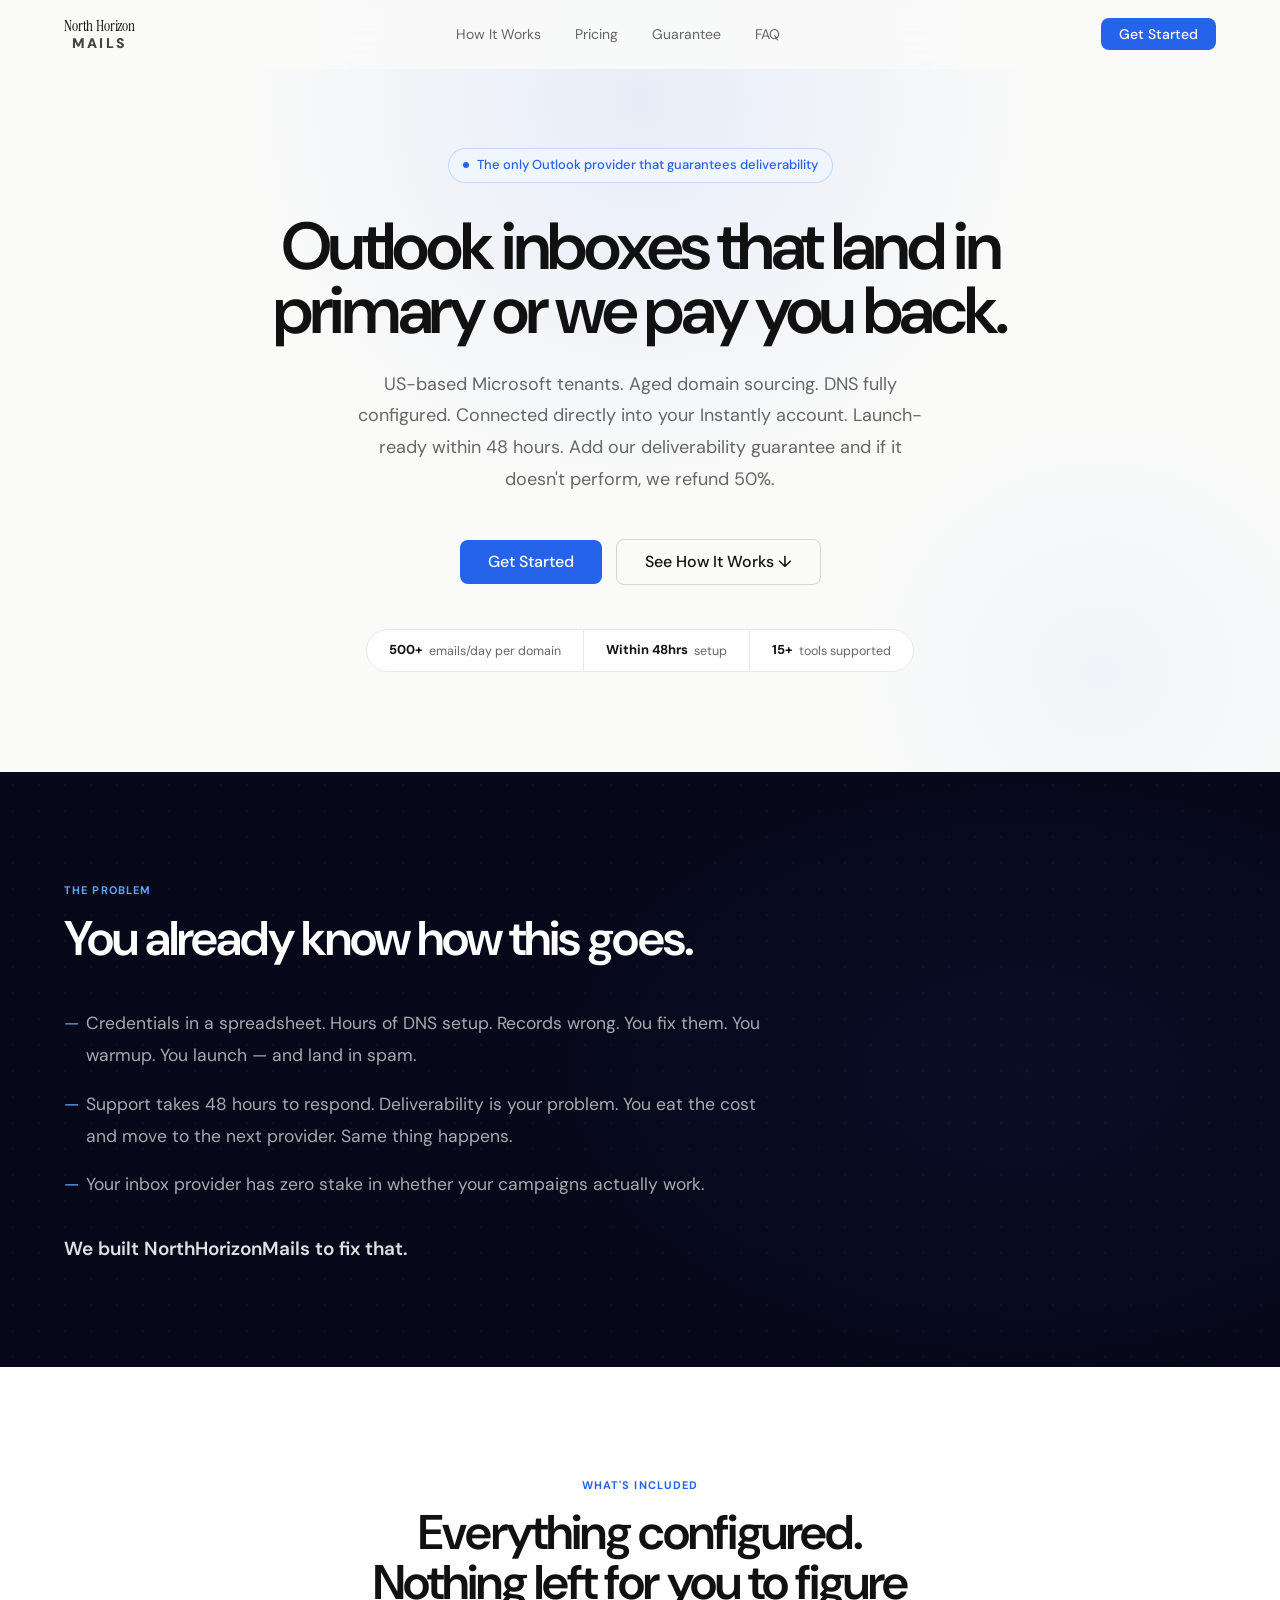
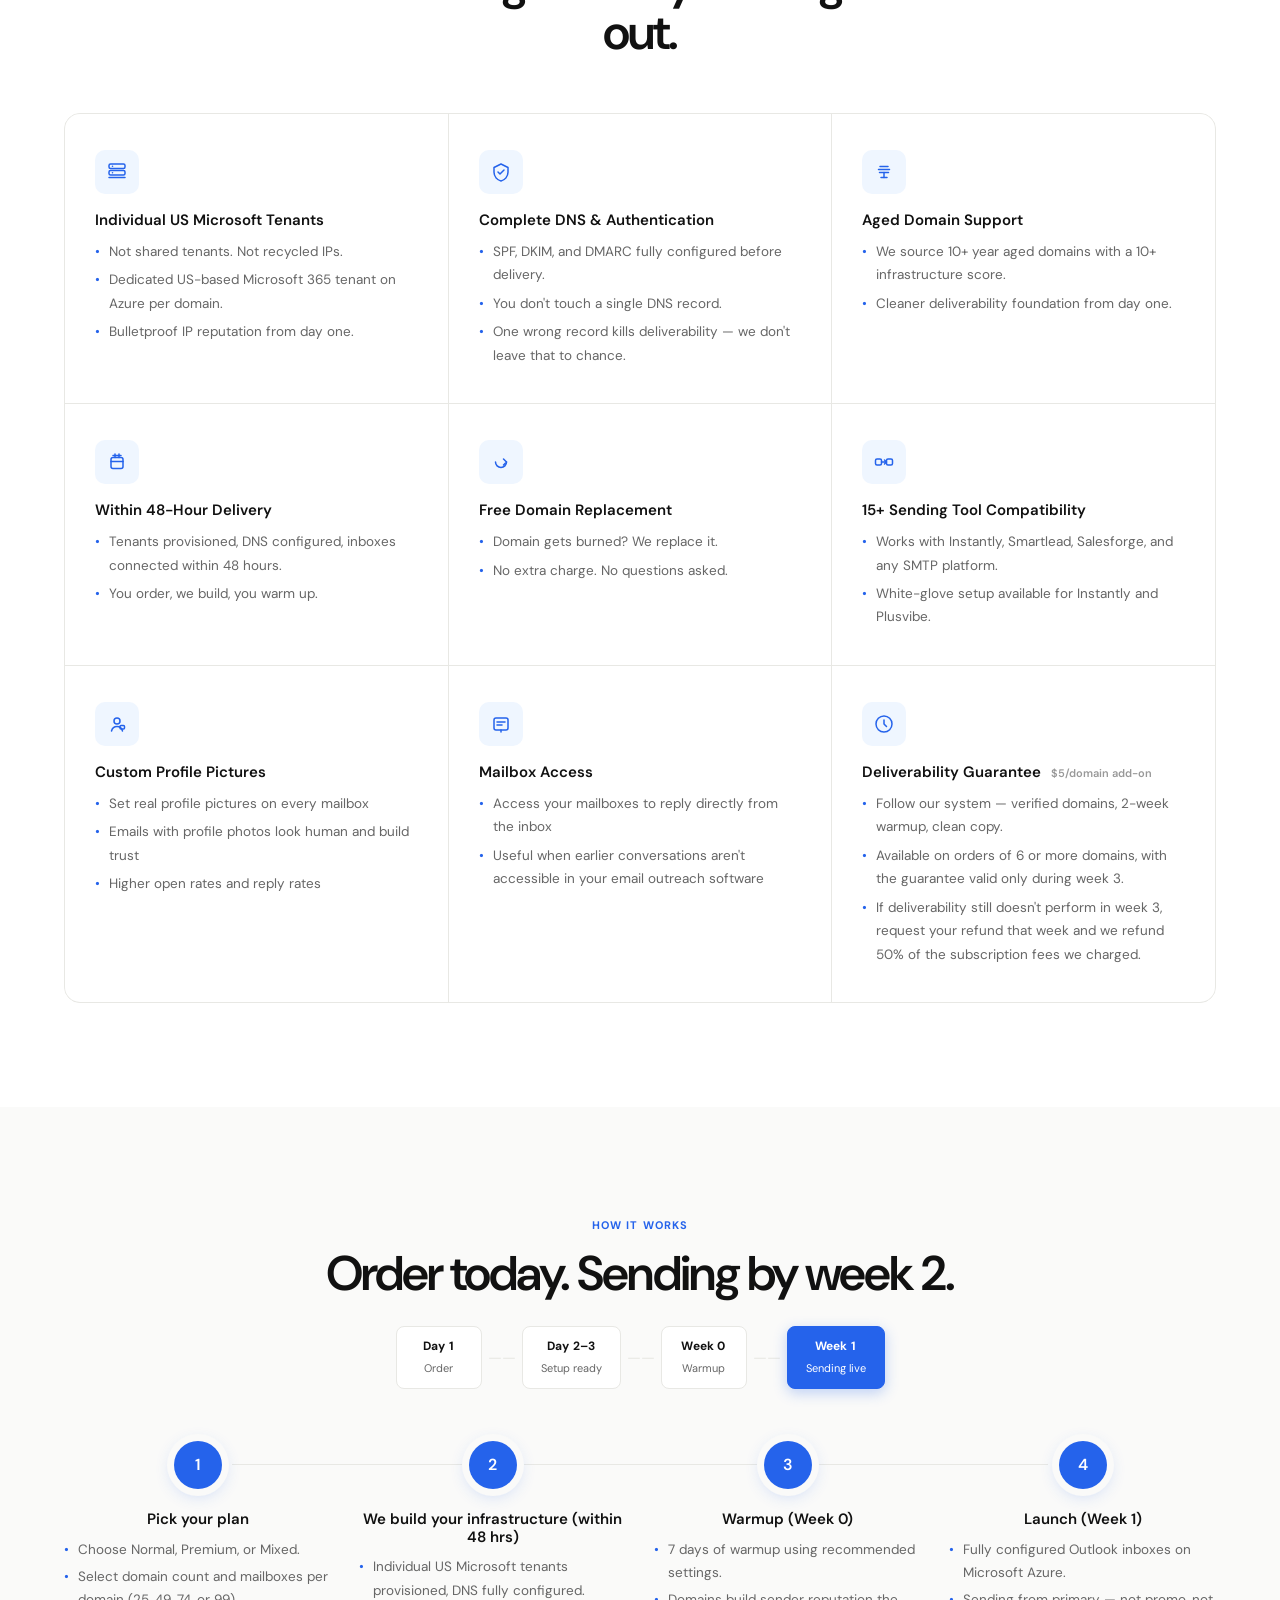
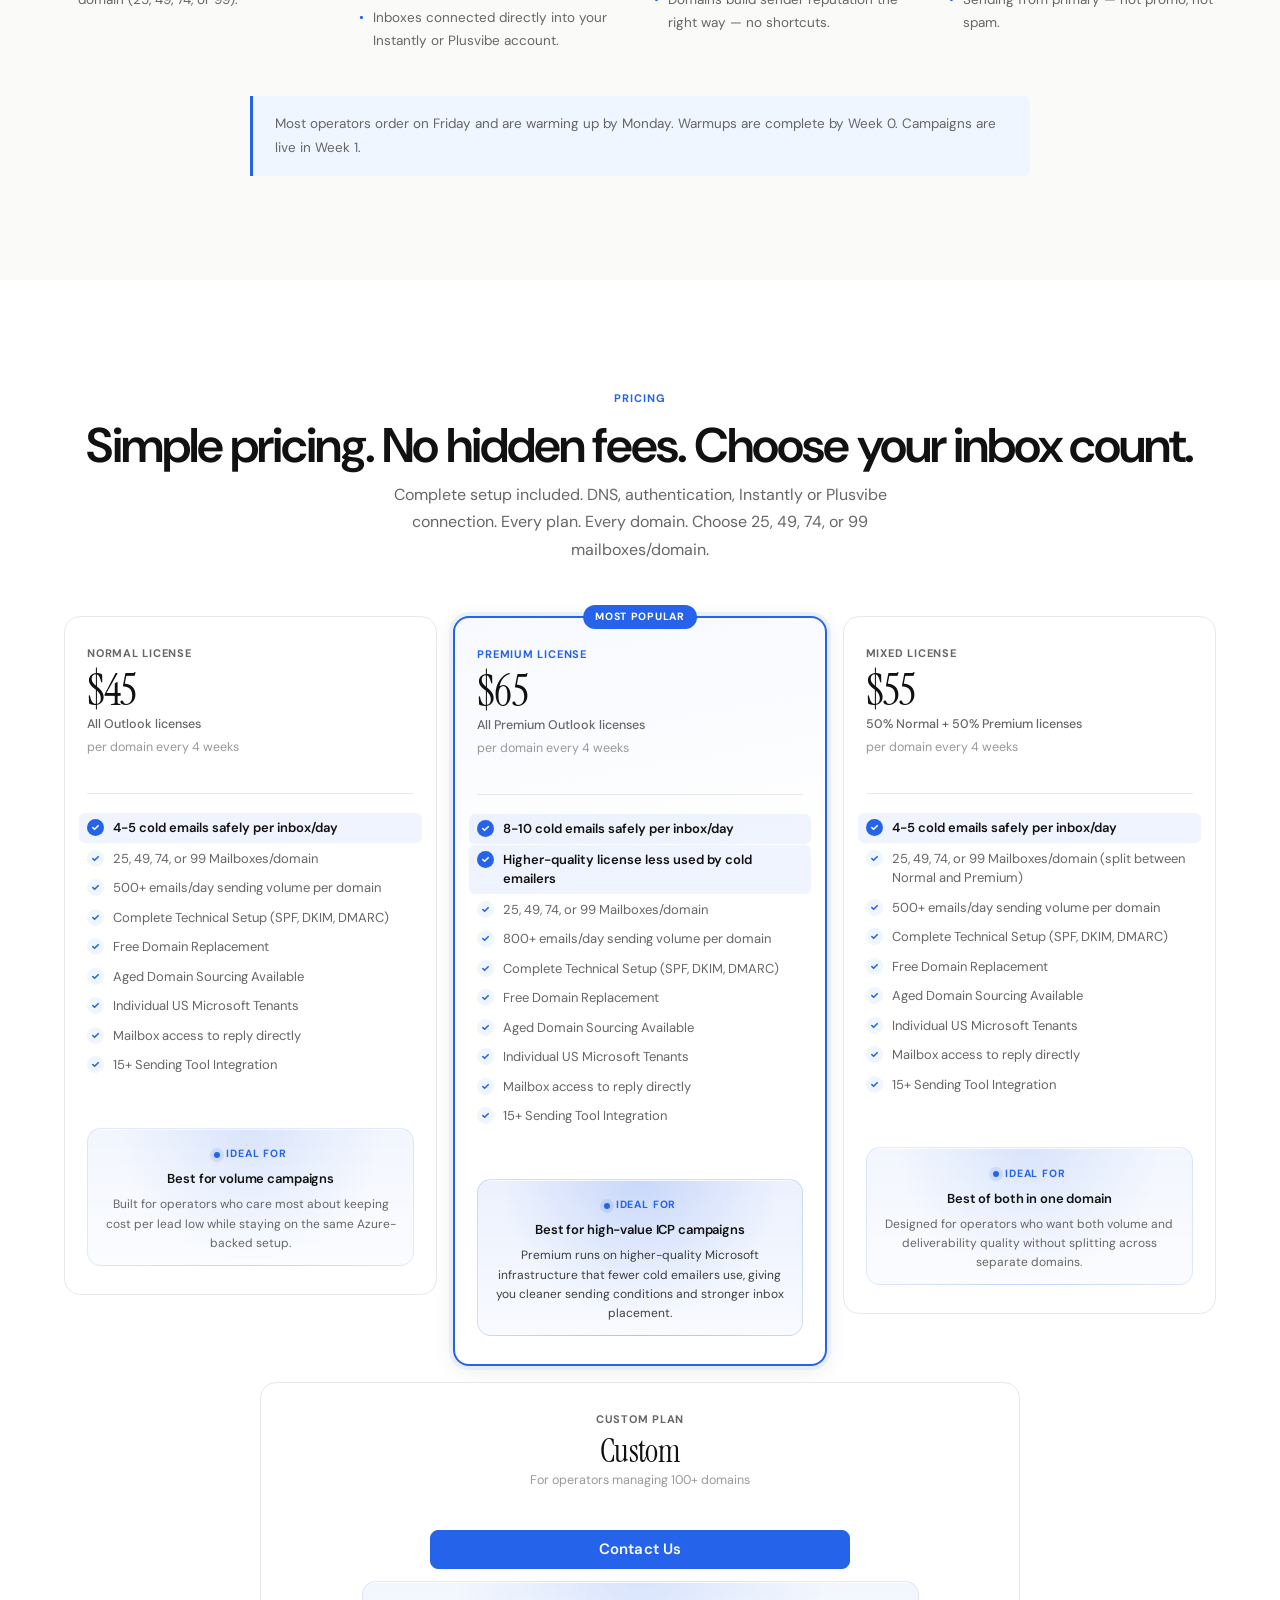
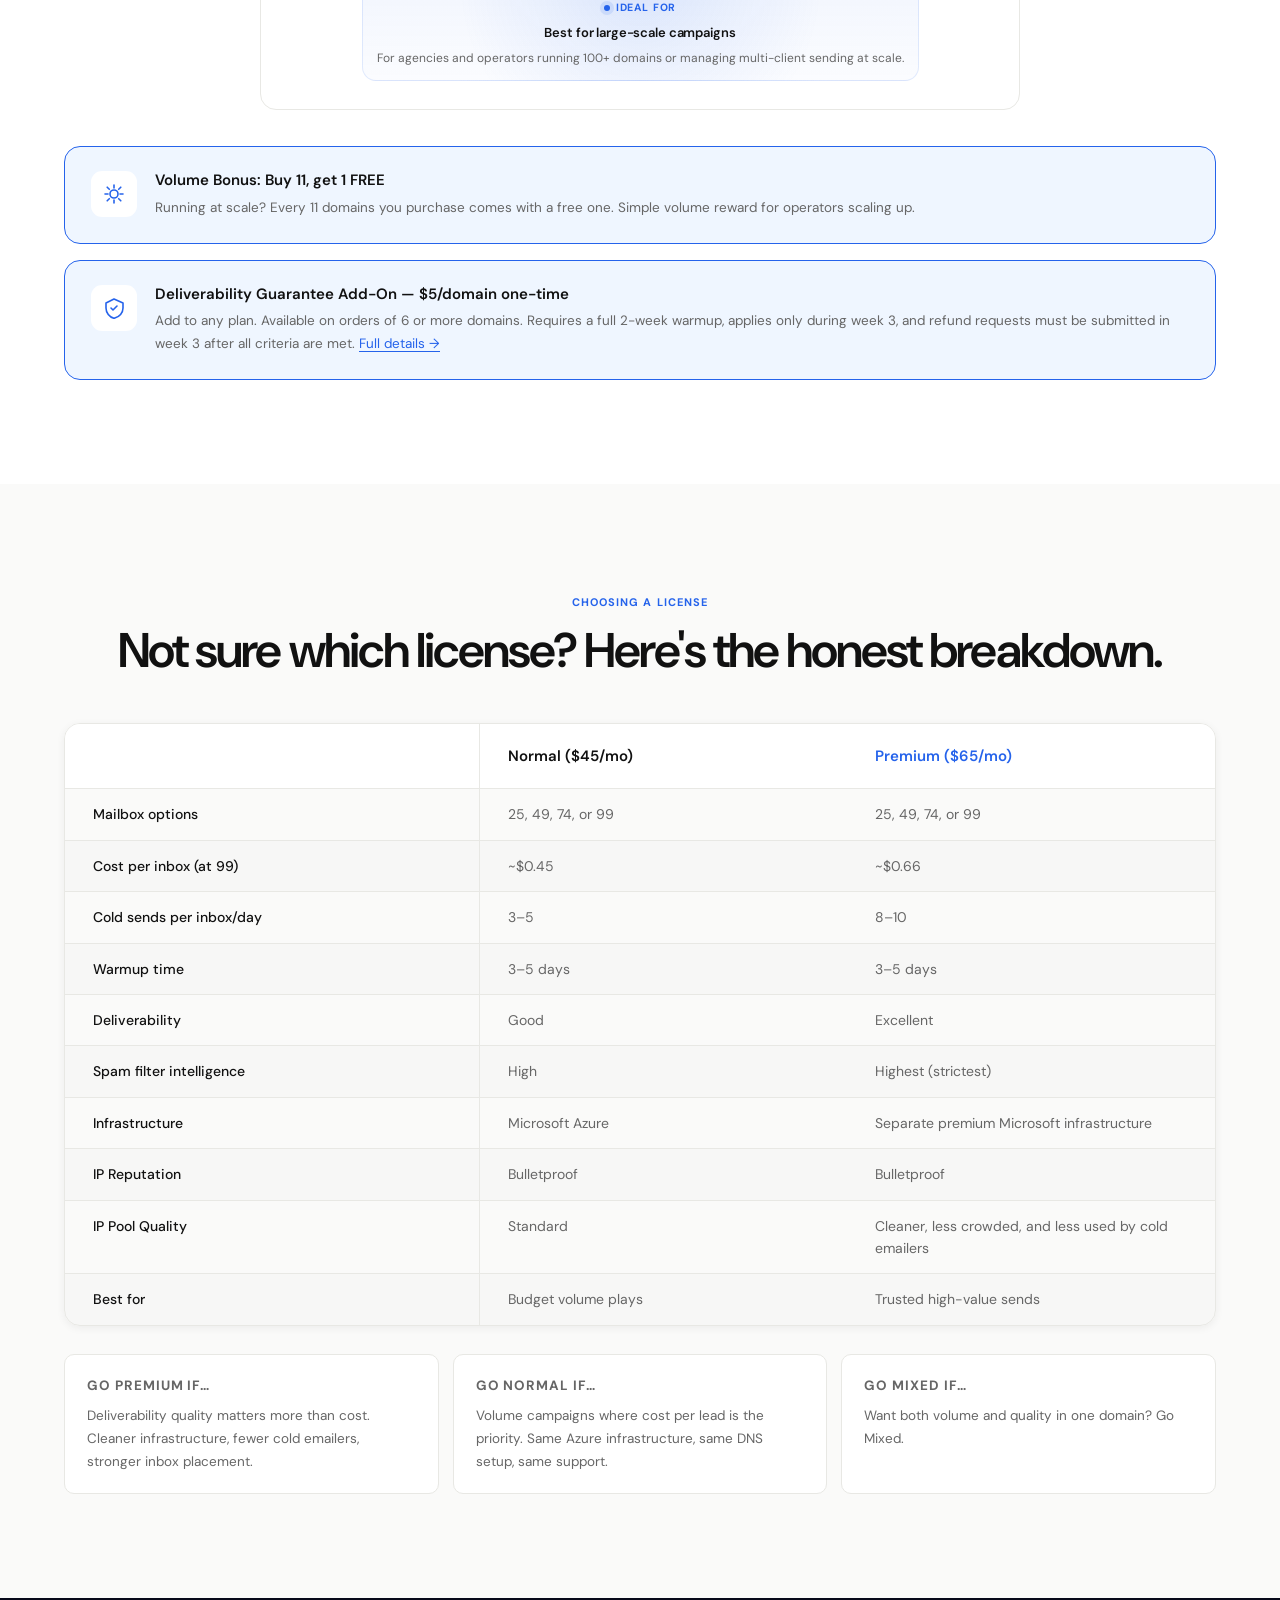
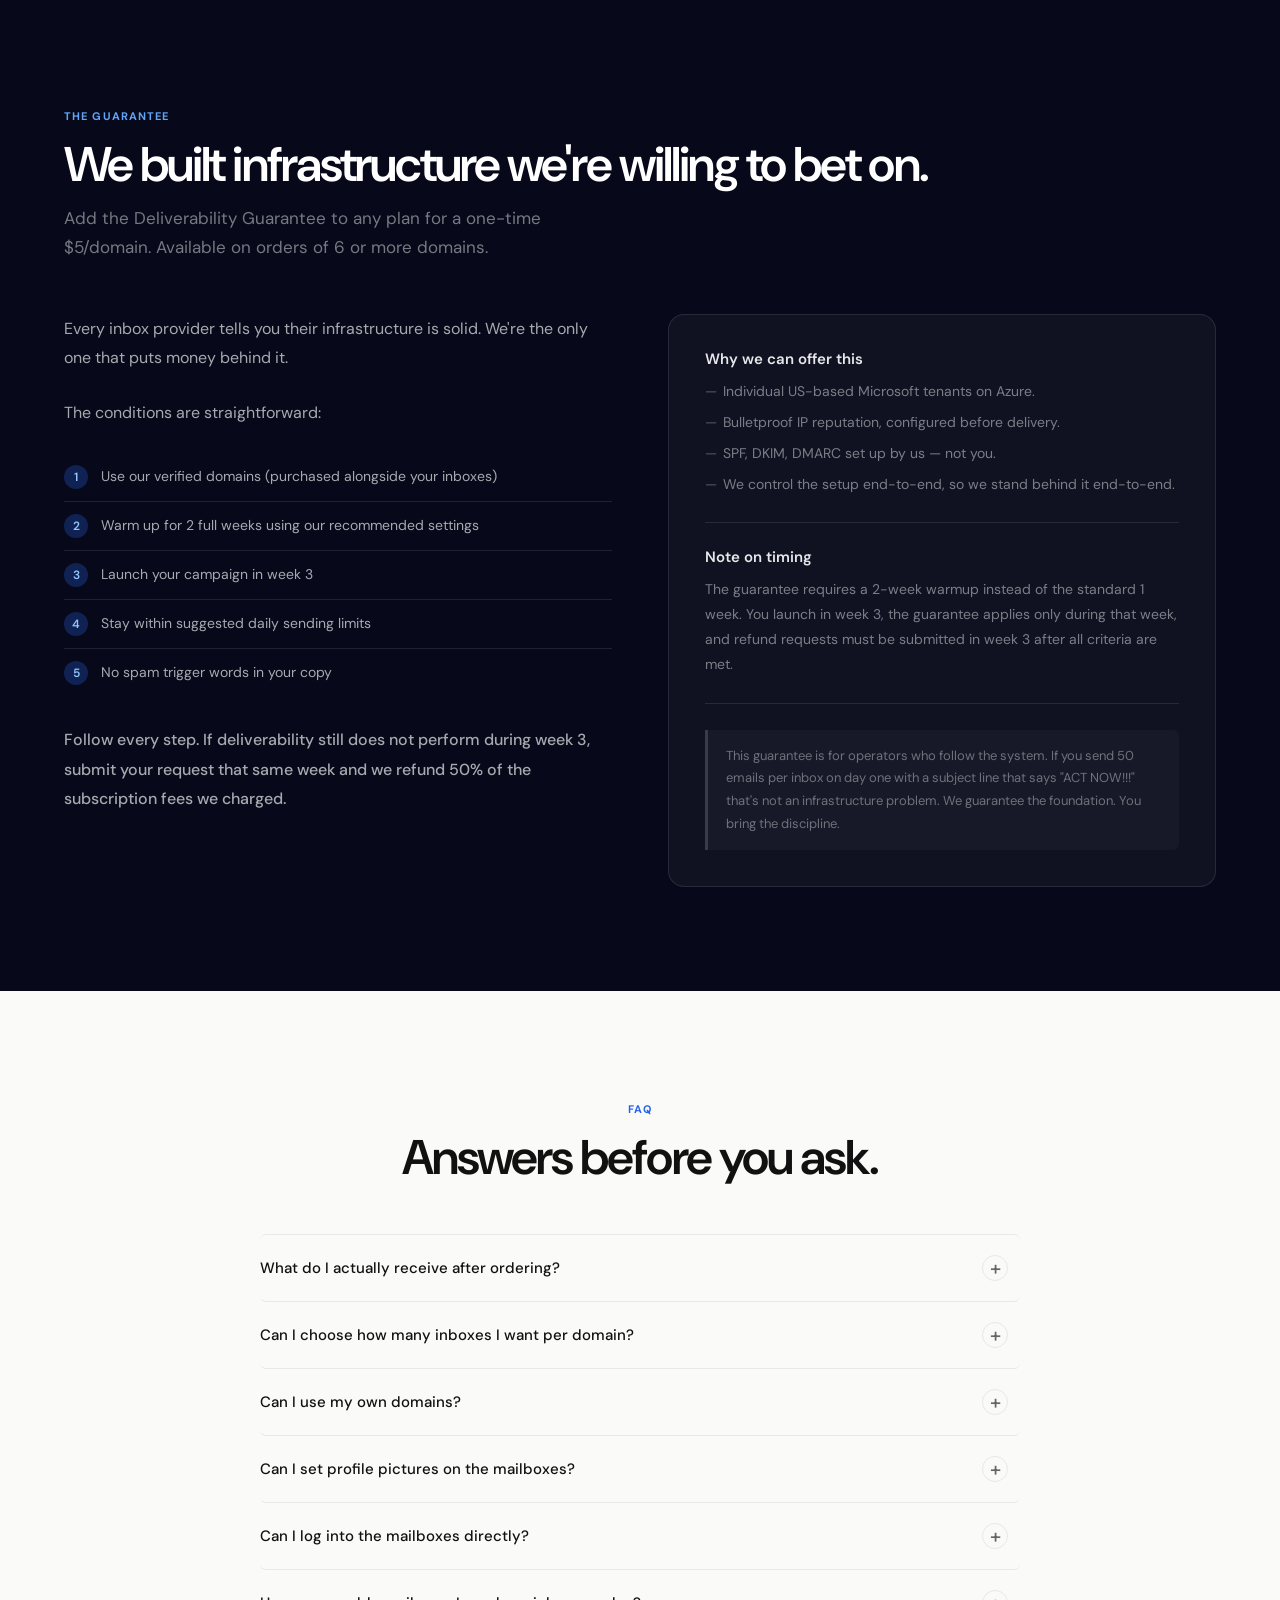
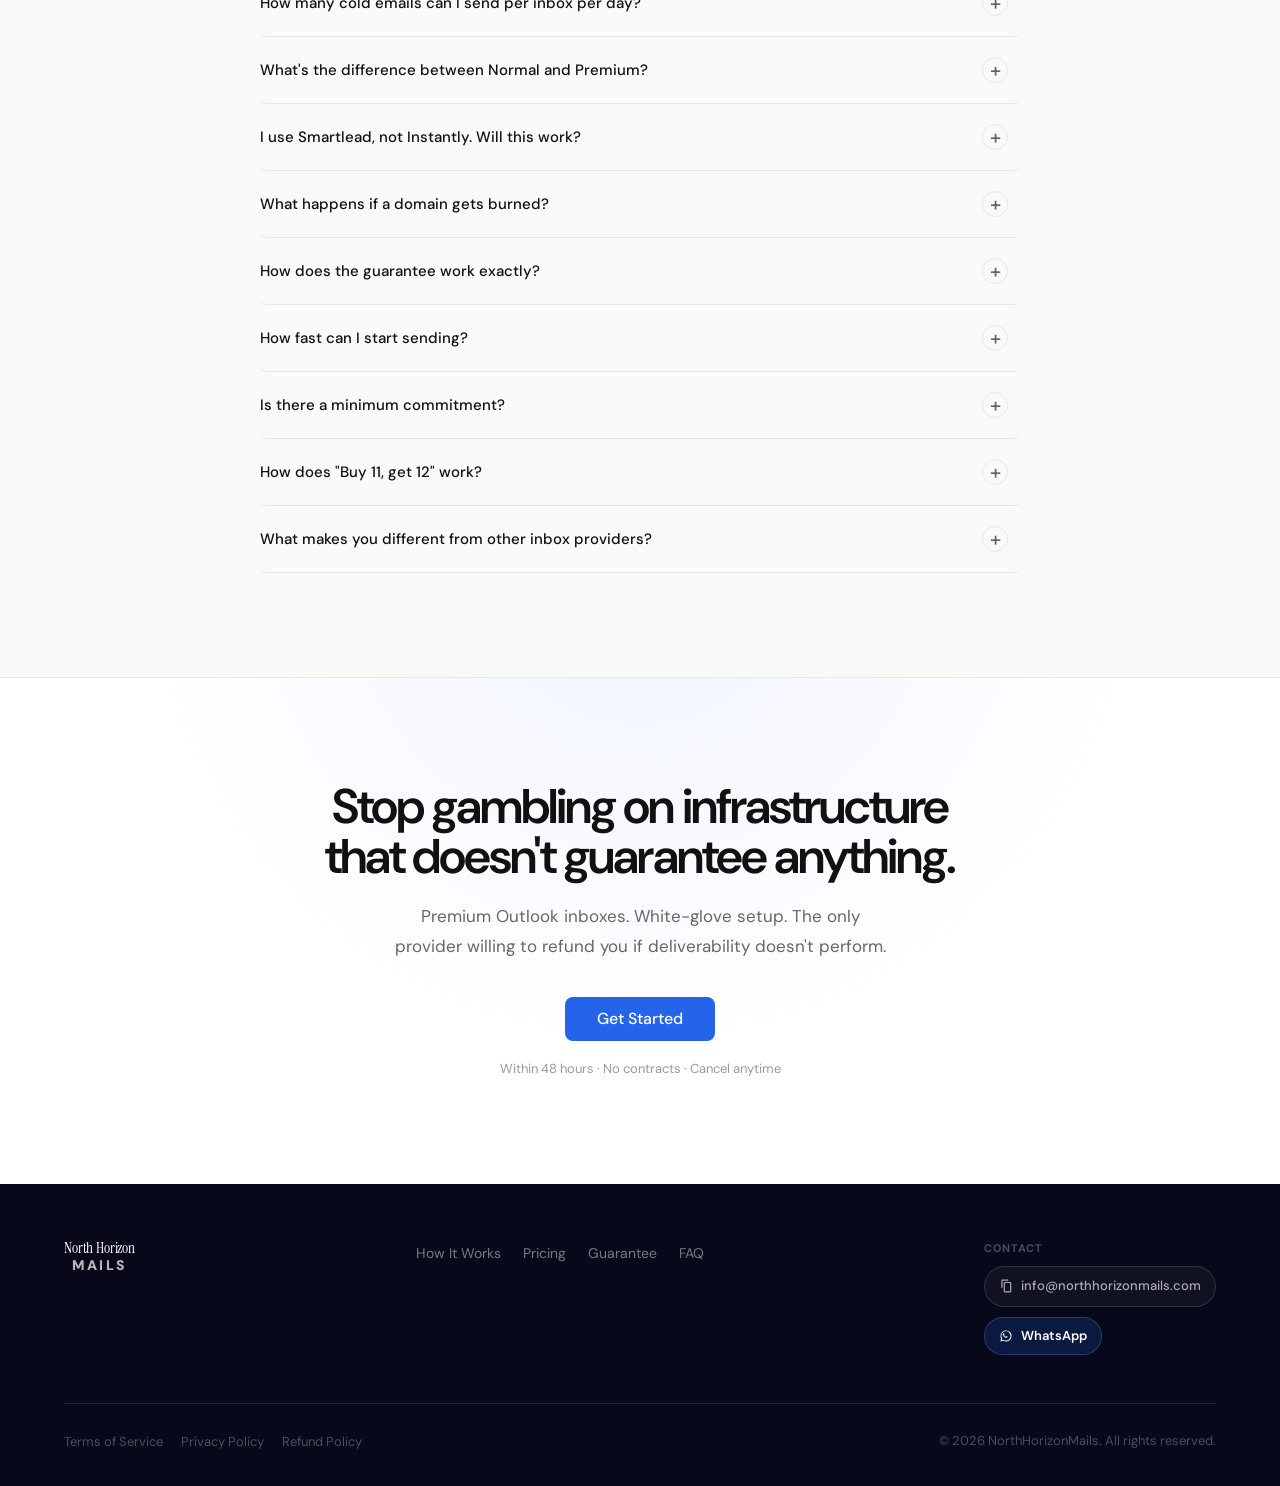
==== commit 9787dd6b: "effects" ====
--- a/index.html
+++ b/index.html
@@ -37,6 +37,7 @@
   <link rel="stylesheet" href="styles/footer.css" />
 </head>
 <body>
+<div class="cursor-dot" aria-hidden="true"></div>
 
 <!-- ══ NAVBAR ══════════════════════════════════ -->
 <nav id="navbar">
@@ -74,10 +75,24 @@
       The only Outlook provider that guarantees deliverability
     </div>
     <h1 class="fi d1">Outlook inboxes that land in primary or we pay you back.</h1>
-    <p class="hero-sub fi d2">US-based Microsoft tenants. DNS fully configured. Connected directly into your Instantly account. Launch-ready in 24-48 hours. Add our deliverability guarantee and if it doesn't perform, we refund 50%.</p>
+    <p class="hero-sub fi d2">US-based Microsoft tenants. DNS fully configured. Connected directly into your Instantly account. Launch-ready within 48 hours. Add our deliverability guarantee and if it doesn't perform, we refund 50%.</p>
     <div class="hero-ctas fi d3">
       <a href="#pricing" class="btn btn-primary">Get Started</a>
       <a href="#how-it-works" class="btn btn-secondary">See How It Works ↓</a>
+    </div>
+    <div class="hero-stats fi d4">
+      <div class="hero-stats-item">
+        <span class="hero-stats-num">500+</span>
+        <span>emails/day per domain</span>
+      </div>
+      <div class="hero-stats-item">
+        <span class="hero-stats-num">Within 48hrs</span>
+        <span>setup</span>
+      </div>
+      <div class="hero-stats-item">
+        <span class="hero-stats-num">15+</span>
+        <span>tools supported</span>
+      </div>
     </div>
   </div>
 </section>
@@ -161,8 +176,8 @@
             <path d="M8 2v3.5M12 2v3.5M4 9.5h12"/>
           </svg>
         </div>
-        <h3>24-48 Hour Delivery</h3>
-        <p>Tenants provisioned, DNS configured, inboxes connected within 24-48 hours. You order, we build, you warm up.</p>
+        <h3>Within 48-Hour Delivery</h3>
+        <p>Tenants provisioned, DNS configured, inboxes connected within 48 hours. You order, we build, you warm up.</p>
       </div>
 
       <div class="pillar fi d1">
@@ -256,7 +271,7 @@
       <div class="step fi d1">
         <div class="step-n">2</div>
         <div class="step-body">
-          <h3>We build your infrastructure (24-48 hrs)</h3>
+          <h3>We build your infrastructure (within 48 hrs)</h3>
           <p>We provision individual US Microsoft tenants, configure all DNS authentication, and connect your inboxes directly into your Instantly or Plusvibe account. You do nothing.</p>
         </div>
       </div>
@@ -550,7 +565,7 @@
 
       <div class="faq-item">
         <button class="faq-q">What do I actually receive after ordering?<span class="faq-ico">+</span></button>
-        <div class="faq-a">Fully configured Microsoft Outlook inboxes on individual US-based tenants. DNS records set up. Inboxes connected into your Instantly or Plusvibe account. Ready to warm up within 24-48 hours.</div>
+        <div class="faq-a">Fully configured Microsoft Outlook inboxes on individual US-based tenants. DNS records set up. Inboxes connected into your Instantly or Plusvibe account. Ready to warm up within 48 hours.</div>
       </div>
       <div class="faq-item">
         <button class="faq-q">Can I choose how many inboxes I want per domain?<span class="faq-ico">+</span></button>
@@ -590,7 +605,7 @@
       </div>
       <div class="faq-item">
         <button class="faq-q">How fast can I start sending?<span class="faq-ico">+</span></button>
-        <div class="faq-a">Without guarantee: Order today, inboxes configured in 24-48 hours, warm for 1 week, launch in week 2. With guarantee: Same setup, but warmup extends to 2 weeks, launch happens in week 3, and the guarantee window applies only in that week.</div>
+        <div class="faq-a">Without guarantee: Order today, inboxes configured within 48 hours, warm for 1 week, launch in week 2. With guarantee: Same setup, but warmup extends to 2 weeks, launch happens in week 3, and the guarantee window applies only in that week.</div>
       </div>
       <div class="faq-item">
         <button class="faq-q">Is there a minimum commitment?<span class="faq-ico">+</span></button>
@@ -616,7 +631,7 @@
     <p class="final-sub fi d1">Premium Outlook inboxes. White-glove setup. The only provider willing to refund you if deliverability doesn't perform.</p>
     <a href="#pricing" class="btn btn-primary fi d2">Get Started</a>
     <p class="final-note fi d3">
-      <span>24-48 hour setup</span><span>No contracts</span><span>Cancel anytime</span>
+      <span>Within 48 hours</span><span>No contracts</span><span>Cancel anytime</span>
     </p>
   </div>
 </section>
@@ -654,6 +669,7 @@
   </div>
 </footer>
 
+<script src="https://cdn.jsdelivr.net/npm/lenis@1.1.14/dist/lenis.min.js"></script>
 <script src="js/contact.js?v=20260402-8"></script>
 <script src="js/content.js?v=20260402-8"></script>
 <script src="js/config.js?v=20260402-8"></script>
--- a/styles/base.css
+++ b/styles/base.css
@@ -9,7 +9,7 @@
 }
 
 html {
-  scroll-behavior: smooth;
+  /* scroll-behavior handled by Lenis */
 }
 
 body {
--- a/styles/animations.css
+++ b/styles/animations.css
@@ -18,6 +18,34 @@
 .fi.d3 { transition-delay: 0.30s; }
 .fi.d4 { transition-delay: 0.40s; }
 
+/* ── Premium keyframes ───────────────────── */
+
+/* Pulsing ring on hero badge dot */
+@keyframes pulse-ring {
+  0%   { box-shadow: 0 0 0 0 rgba(37, 99, 235, 0.55); }
+  70%  { box-shadow: 0 0 0 7px rgba(37, 99, 235, 0); }
+  100% { box-shadow: 0 0 0 0 rgba(37, 99, 235, 0); }
+}
+
+/* Floating hero orb — centered */
+@keyframes float-orb-center {
+  0%, 100% { transform: translateX(-50%) translateY(0); }
+  50%       { transform: translateX(-50%) translateY(-24px); }
+}
+
+/* Floating hero orb — side */
+@keyframes float-orb-side {
+  0%, 100% { transform: translateY(0); }
+  50%       { transform: translateY(18px); }
+}
+
+/* Pulse on pricing popular pill */
+@keyframes pulse-pill {
+  0%   { box-shadow: 0 0 0 0 rgba(37, 99, 235, 0.5); }
+  70%  { box-shadow: 0 0 0 6px rgba(37, 99, 235, 0); }
+  100% { box-shadow: 0 0 0 0 rgba(37, 99, 235, 0); }
+}
+
 /* Disable animations for users who prefer reduced motion */
 @media (prefers-reduced-motion: reduce) {
   .fi {
@@ -25,4 +53,10 @@
     transform: none;
     transition: none;
   }
+  .hero-dot,
+  .popular-pill,
+  #hero::before,
+  #hero::after {
+    animation: none !important;
+  }
 }
--- a/styles/components.css
+++ b/styles/components.css
@@ -59,6 +59,30 @@
   background: var(--accent-bg);
 }
 
+/* ── Custom cursor (desktop only) ── */
+@media (pointer: fine) {
+  *, *::before, *::after { cursor: none !important; }
+
+  .cursor-dot {
+    position: fixed;
+    top: 0;
+    left: 0;
+    width: 14px;
+    height: 14px;
+    background: white;
+    border-radius: 50%;
+    pointer-events: none;
+    z-index: 99999;
+    mix-blend-mode: difference;
+    will-change: transform;
+    opacity: 0;
+    transition: opacity 0.25s ease;
+  }
+  .cursor-dot.visible {
+    opacity: 1;
+  }
+}
+
 /* ── Check icon (pricing features) ── */
 .chk {
   width: 17px;
--- a/styles/hero.css
+++ b/styles/hero.css
@@ -5,7 +5,36 @@
 #hero {
   padding: calc(var(--nav-h) + 80px) 0 100px;
   text-align: center;
-  background: radial-gradient(ellipse at 50% -10%, rgba(37, 99, 235, 0.07) 0%, transparent 65%), var(--bg);
+  background: var(--bg);
+  position: relative;
+  overflow: hidden;
+}
+
+/* Floating gradient orbs */
+#hero::before {
+  content: '';
+  position: absolute;
+  width: 800px;
+  height: 800px;
+  border-radius: 50%;
+  background: radial-gradient(circle, rgba(37, 99, 235, 0.09) 0%, transparent 70%);
+  top: -300px;
+  left: 50%;
+  transform: translateX(-50%);
+  pointer-events: none;
+  animation: float-orb-center 9s ease-in-out infinite;
+}
+#hero::after {
+  content: '';
+  position: absolute;
+  width: 520px;
+  height: 520px;
+  border-radius: 50%;
+  background: radial-gradient(circle, rgba(96, 165, 250, 0.06) 0%, transparent 70%);
+  bottom: -160px;
+  right: -80px;
+  pointer-events: none;
+  animation: float-orb-side 13s ease-in-out infinite;
 }
 
 .hero-badge {
@@ -28,6 +57,7 @@
   border-radius: 50%;
   background: var(--accent);
   flex-shrink: 0;
+  animation: pulse-ring 2.8s ease-out infinite;
 }
 
 #hero h1 {
@@ -57,6 +87,42 @@
   padding: 14px 28px;
 }
 
+/* ── Stats strip ── */
+.hero-stats {
+  display: flex;
+  align-items: center;
+  justify-content: center;
+  flex-wrap: nowrap;
+  margin-top: 44px;
+  border: 1px solid var(--border-solid);
+  border-radius: 100px;
+  background: var(--bg-alt);
+  width: fit-content;
+  margin-left: auto;
+  margin-right: auto;
+  overflow: hidden;
+  position: relative;
+  z-index: 1;
+}
+.hero-stats-item {
+  display: flex;
+  align-items: center;
+  gap: 6px;
+  padding: 10px 22px;
+  font-size: 12.5px;
+  color: var(--text-muted);
+  border-right: 1px solid var(--border-solid);
+  white-space: nowrap;
+}
+.hero-stats-item:last-child {
+  border-right: none;
+}
+.hero-stats-num {
+  font-weight: 700;
+  font-size: 13px;
+  color: var(--text);
+}
+
 /* ── Responsive ── */
 @media (max-width: 768px) {
   #hero {
@@ -68,6 +134,24 @@
   .hero-ctas .btn {
     font-size: 15px;
     padding: 13px 24px;
+  }
+}
+
+@media (max-width: 640px) {
+  .hero-stats {
+    border-radius: 14px;
+    flex-direction: column;
+    width: fit-content;
+    min-width: 200px;
+  }
+  .hero-stats-item {
+    justify-content: center;
+    border-right: none;
+    border-bottom: 1px solid var(--border-solid);
+    padding: 9px 22px;
+  }
+  .hero-stats-item:last-child {
+    border-bottom: none;
   }
 }
 
--- a/styles/problem.css
+++ b/styles/problem.css
@@ -5,6 +5,10 @@
 #problem {
   padding: var(--section-py) 0;
   background: var(--dark-bg);
+  background-image:
+    radial-gradient(ellipse 800px 500px at 80% 50%, rgba(37, 99, 235, 0.06) 0%, transparent 65%),
+    radial-gradient(rgba(255, 255, 255, 0.028) 1px, transparent 1px);
+  background-size: auto, 26px 26px;
 }
 
 .problem-inner {
--- a/styles/included.css
+++ b/styles/included.css
@@ -30,10 +30,15 @@
 .pillar {
   background: var(--bg-alt);
   padding: 36px 30px;
-  transition: background 0.2s;
+  transition: background 0.22s, transform 0.22s, box-shadow 0.22s;
+  position: relative;
+  z-index: 0;
 }
 .pillar:hover {
-  background: #F9F9F7;
+  background: #F5F5F3;
+  transform: translateY(-2px);
+  box-shadow: 0 6px 28px rgba(0, 0, 0, 0.07);
+  z-index: 1;
 }
 
 /* ── Pillar icon ── */
@@ -48,10 +53,15 @@
   margin-bottom: 18px;
   color: var(--accent);
   flex-shrink: 0;
+  transition: transform 0.22s ease, background 0.22s ease;
 }
 .p-icon svg {
   width: 20px;
   height: 20px;
+}
+.pillar:hover .p-icon {
+  transform: scale(1.12);
+  background: rgba(37, 99, 235, 0.14);
 }
 
 .pillar h3 {
@@ -110,9 +120,26 @@
 @media (max-width: 560px) {
   .pillars {
     grid-template-columns: 1fr;
-    border-radius: var(--radius);
+    background: transparent;
+    border: none;
+    border-radius: 0;
+    gap: 12px;
   }
   .pillar {
-    padding: 28px 22px;
+    padding: 26px 22px;
+    border: 1px solid var(--border-solid);
+    border-radius: var(--radius-lg);
+    box-shadow: var(--shadow-sm);
+    text-align: center;
+  }
+  .p-icon {
+    margin-left: auto;
+    margin-right: auto;
+  }
+  /* Body text stays left-aligned for readability */
+  .pillar p,
+  .pillar ul,
+  .pillar li {
+    text-align: left;
   }
 }
--- a/styles/how-it-works.css
+++ b/styles/how-it-works.css
@@ -107,8 +107,8 @@
   position: relative;
   z-index: 2;
   flex-shrink: 0;
-  /* White ring so the connecting line appears to run BETWEEN circles */
-  box-shadow: 0 0 0 7px var(--bg);
+  /* White ring so the connecting line appears to run BETWEEN circles, plus accent glow */
+  box-shadow: 0 0 0 7px var(--bg), 0 4px 18px rgba(37, 99, 235, 0.30);
 }
 
 .step h3 {
--- a/styles/pricing.css
+++ b/styles/pricing.css
@@ -73,6 +73,7 @@
   border-color: var(--accent);
   border-width: 2px;
   box-shadow: 0 0 0 4px rgba(37, 99, 235, 0.07), var(--shadow-md);
+  background: linear-gradient(170deg, rgba(37, 99, 235, 0.04) 0%, white 36%);
 }
 .card.featured:hover {
   box-shadow: 0 0 0 4px rgba(37, 99, 235, 0.13), var(--shadow-lg);
@@ -93,6 +94,7 @@
   padding: 4px 12px;
   border-radius: 100px;
   white-space: nowrap;
+  animation: pulse-pill 3s ease-out infinite;
 }
 
 /* ── Card header ── */
@@ -333,6 +335,21 @@
   .card[data-plan="custom"] {
     max-width: none;
   }
+
+  /* Center card header on mobile */
+  .plan-label,
+  .plan-price,
+  .plan-note,
+  .plan-period {
+    text-align: center;
+    width: 100%;
+  }
+
+  /* Features list stays left-aligned */
+  .plan-feats {
+    align-self: stretch;
+    text-align: left;
+  }
 }
 
 @media (max-width: 480px) {
--- a/styles/cta.css
+++ b/styles/cta.css
@@ -4,7 +4,7 @@
 
 #final-cta {
   padding: var(--section-py) 0;
-  background: var(--bg-alt);
+  background: radial-gradient(ellipse at 50% -20%, rgba(37, 99, 235, 0.07) 0%, transparent 55%), var(--bg-alt);
   text-align: center;
   border-top: 1px solid var(--border-solid);
 }
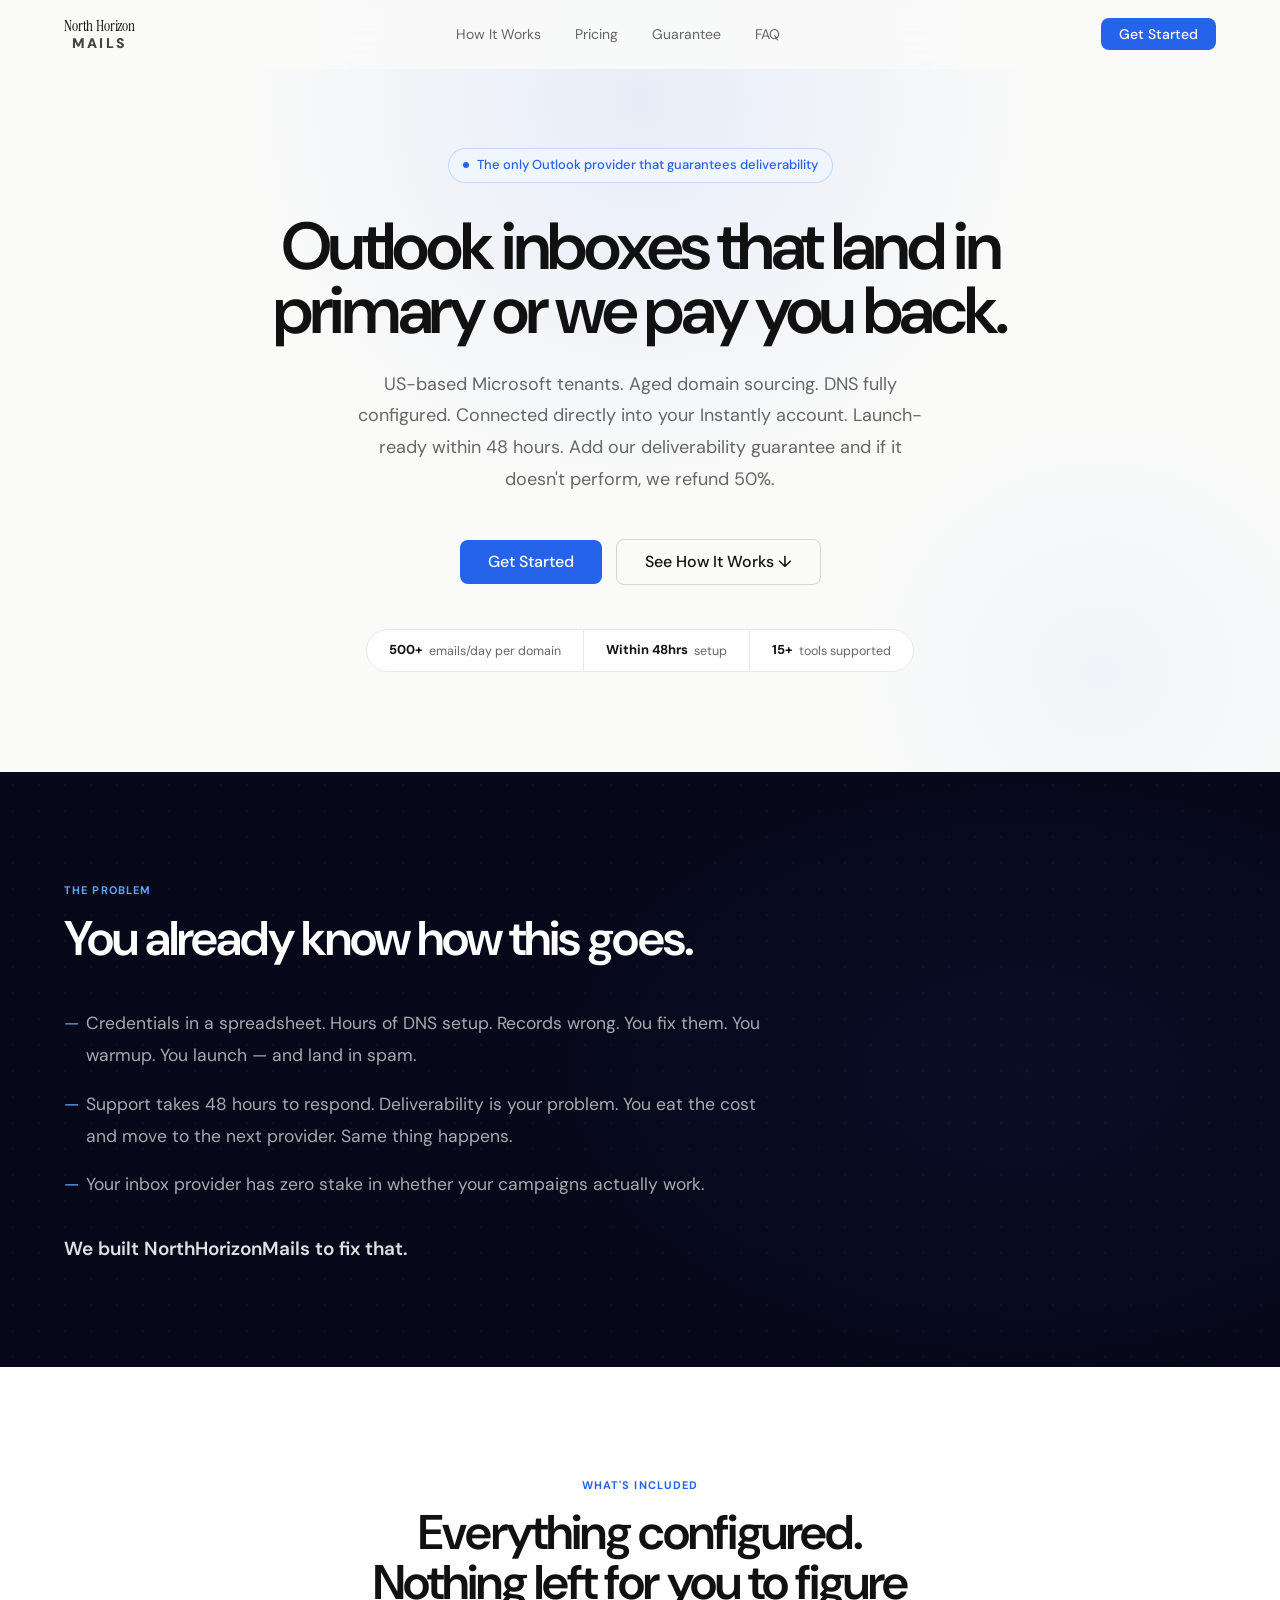
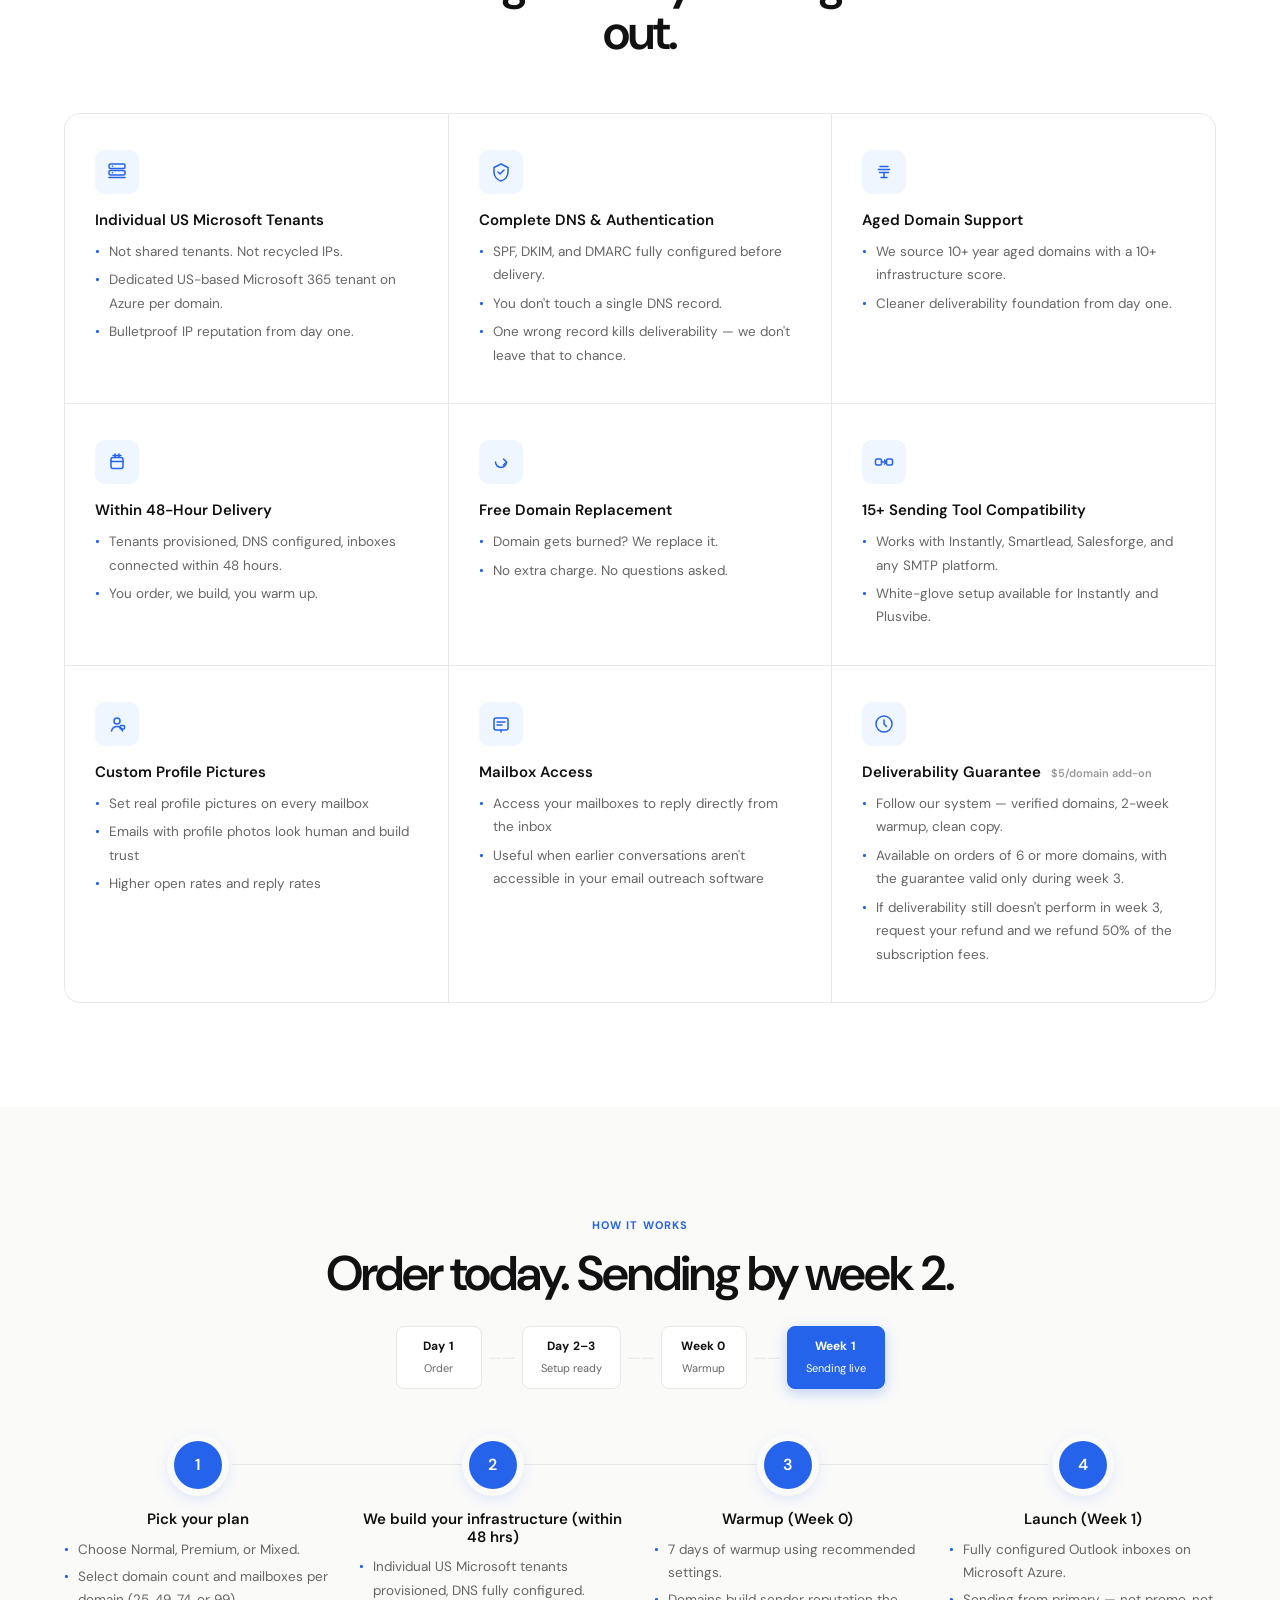
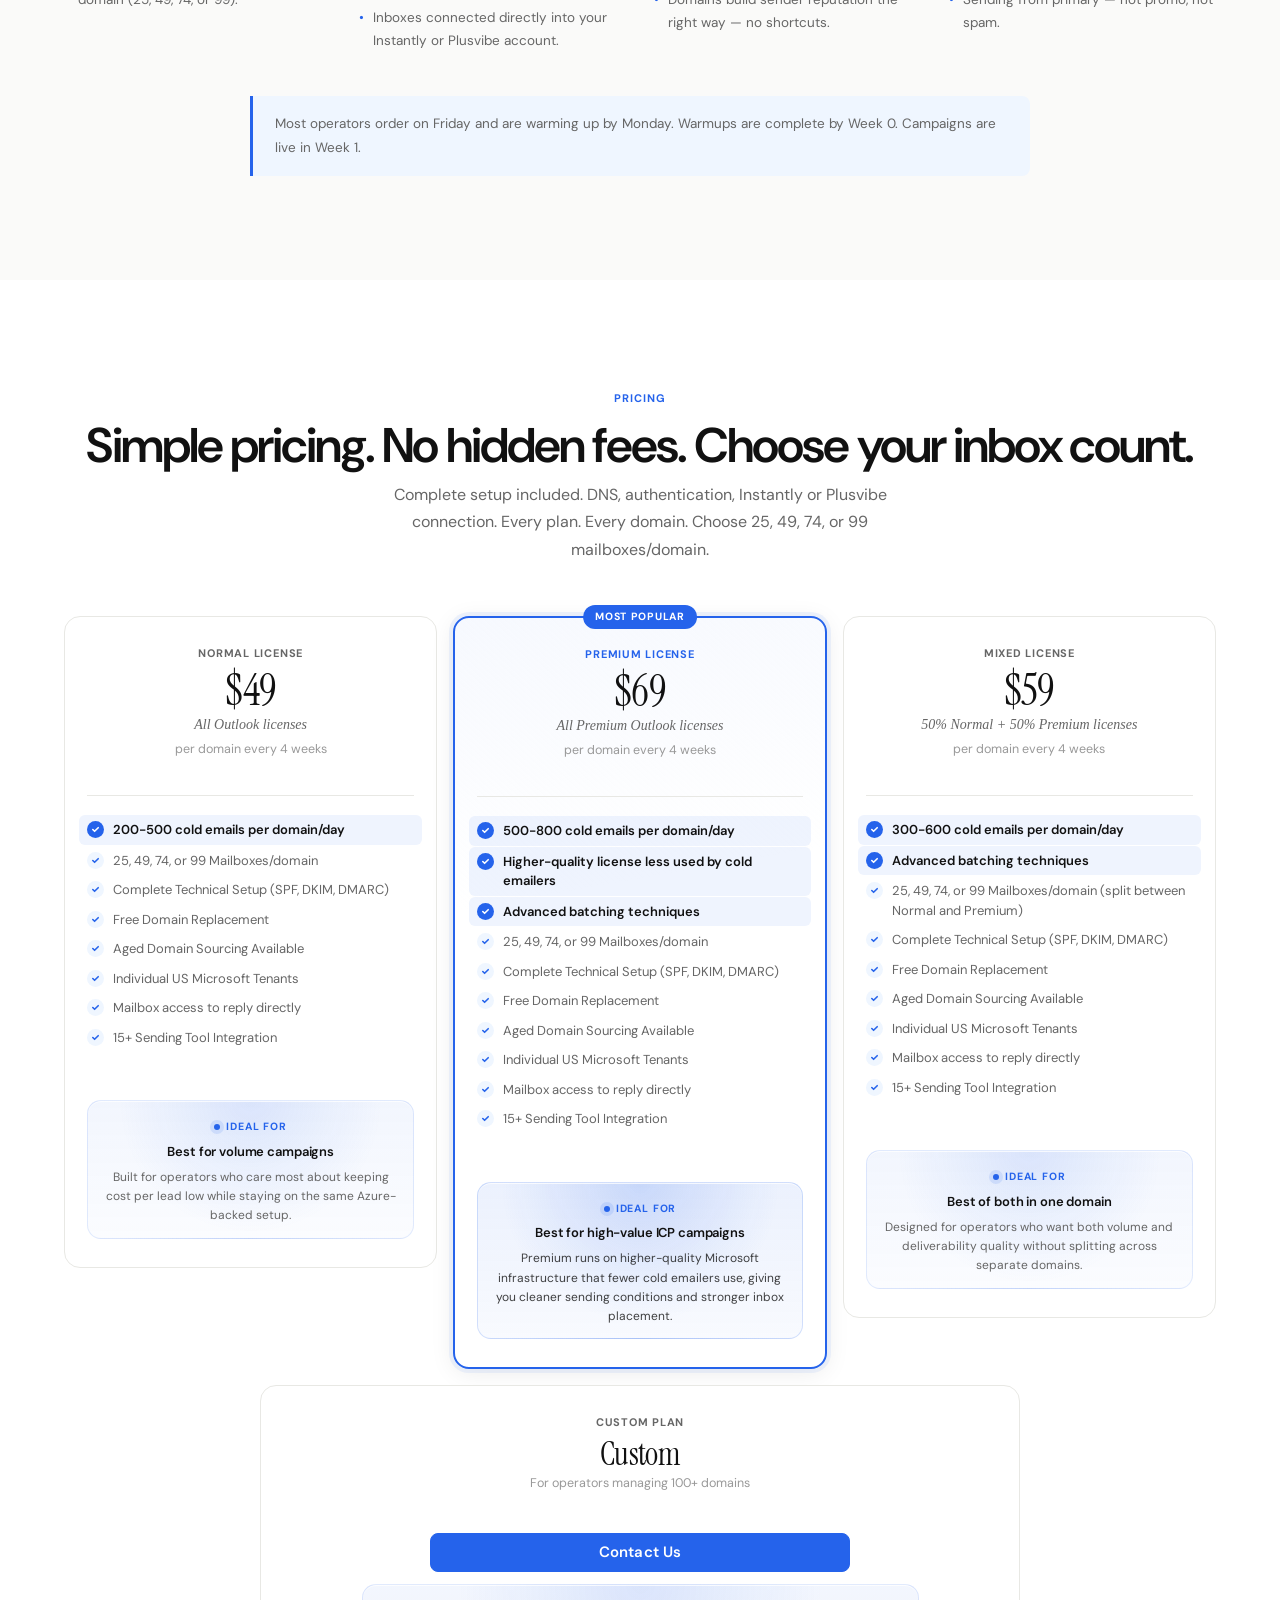
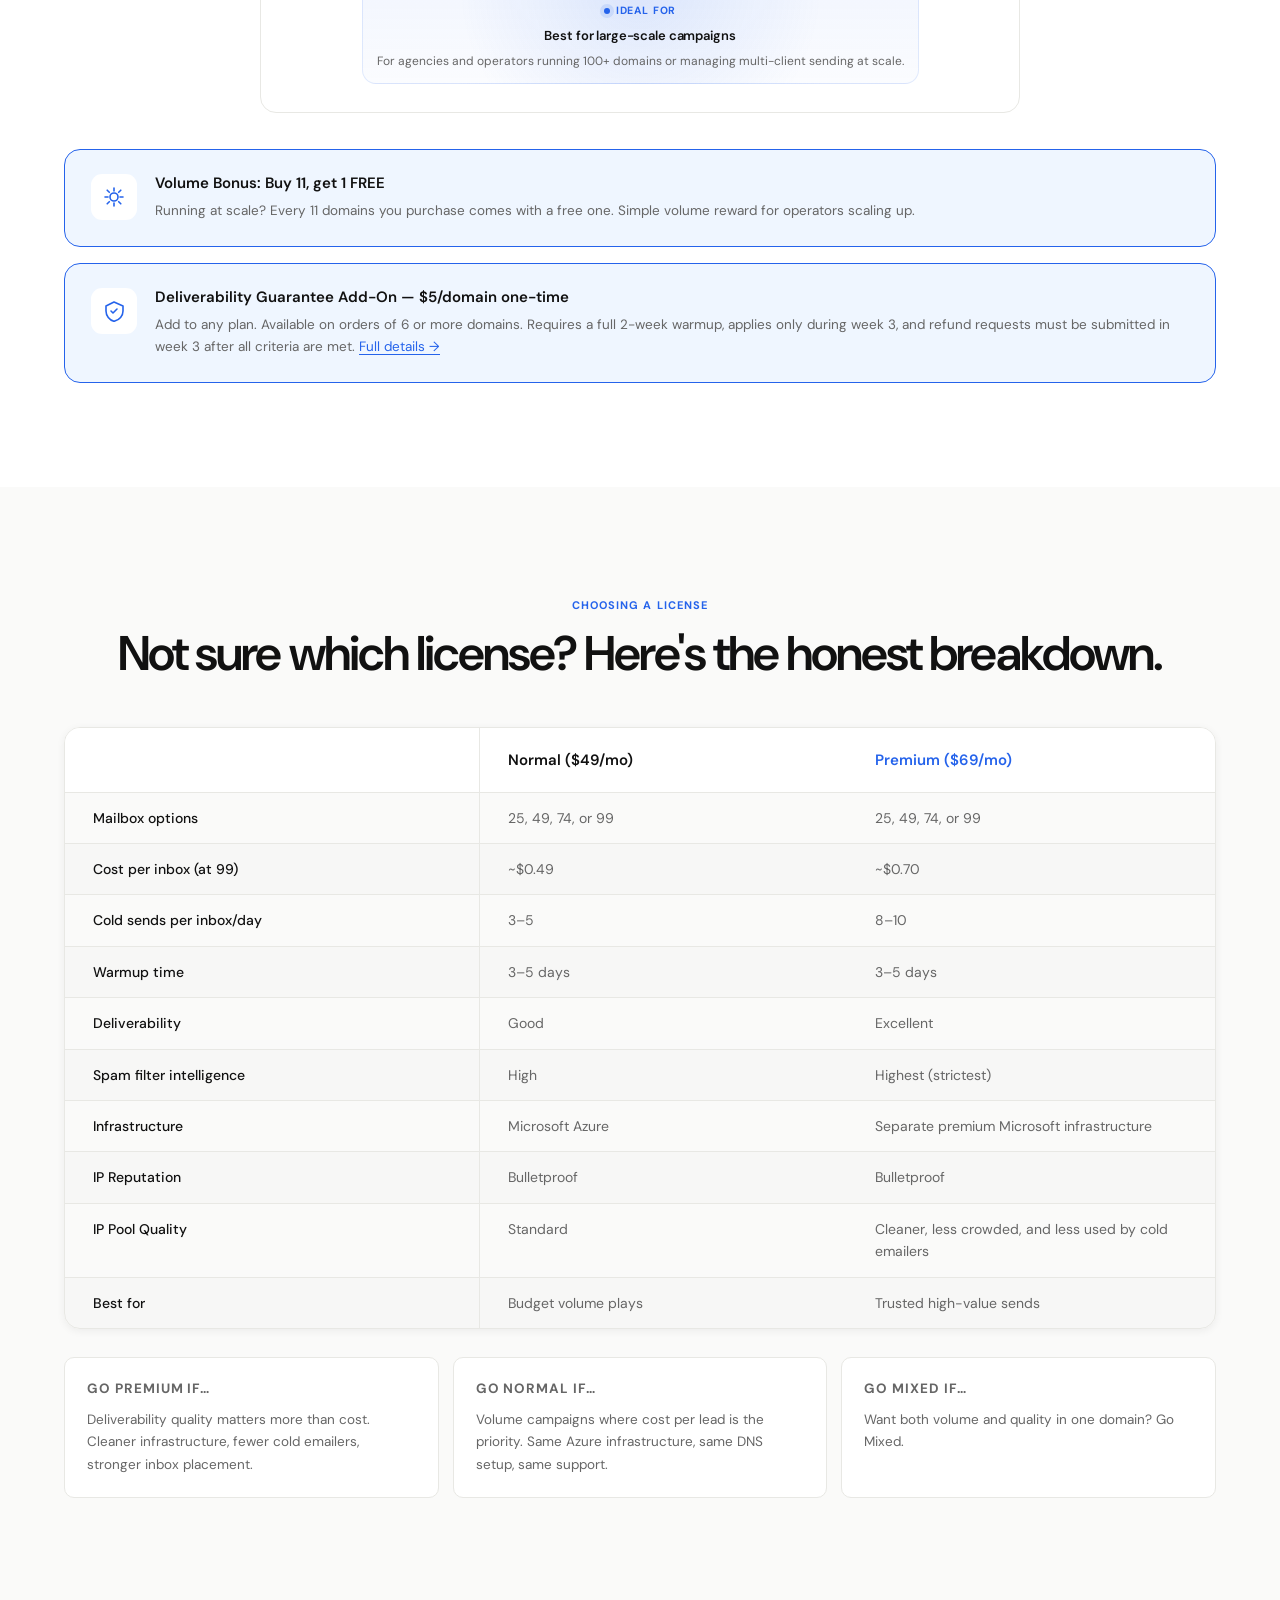
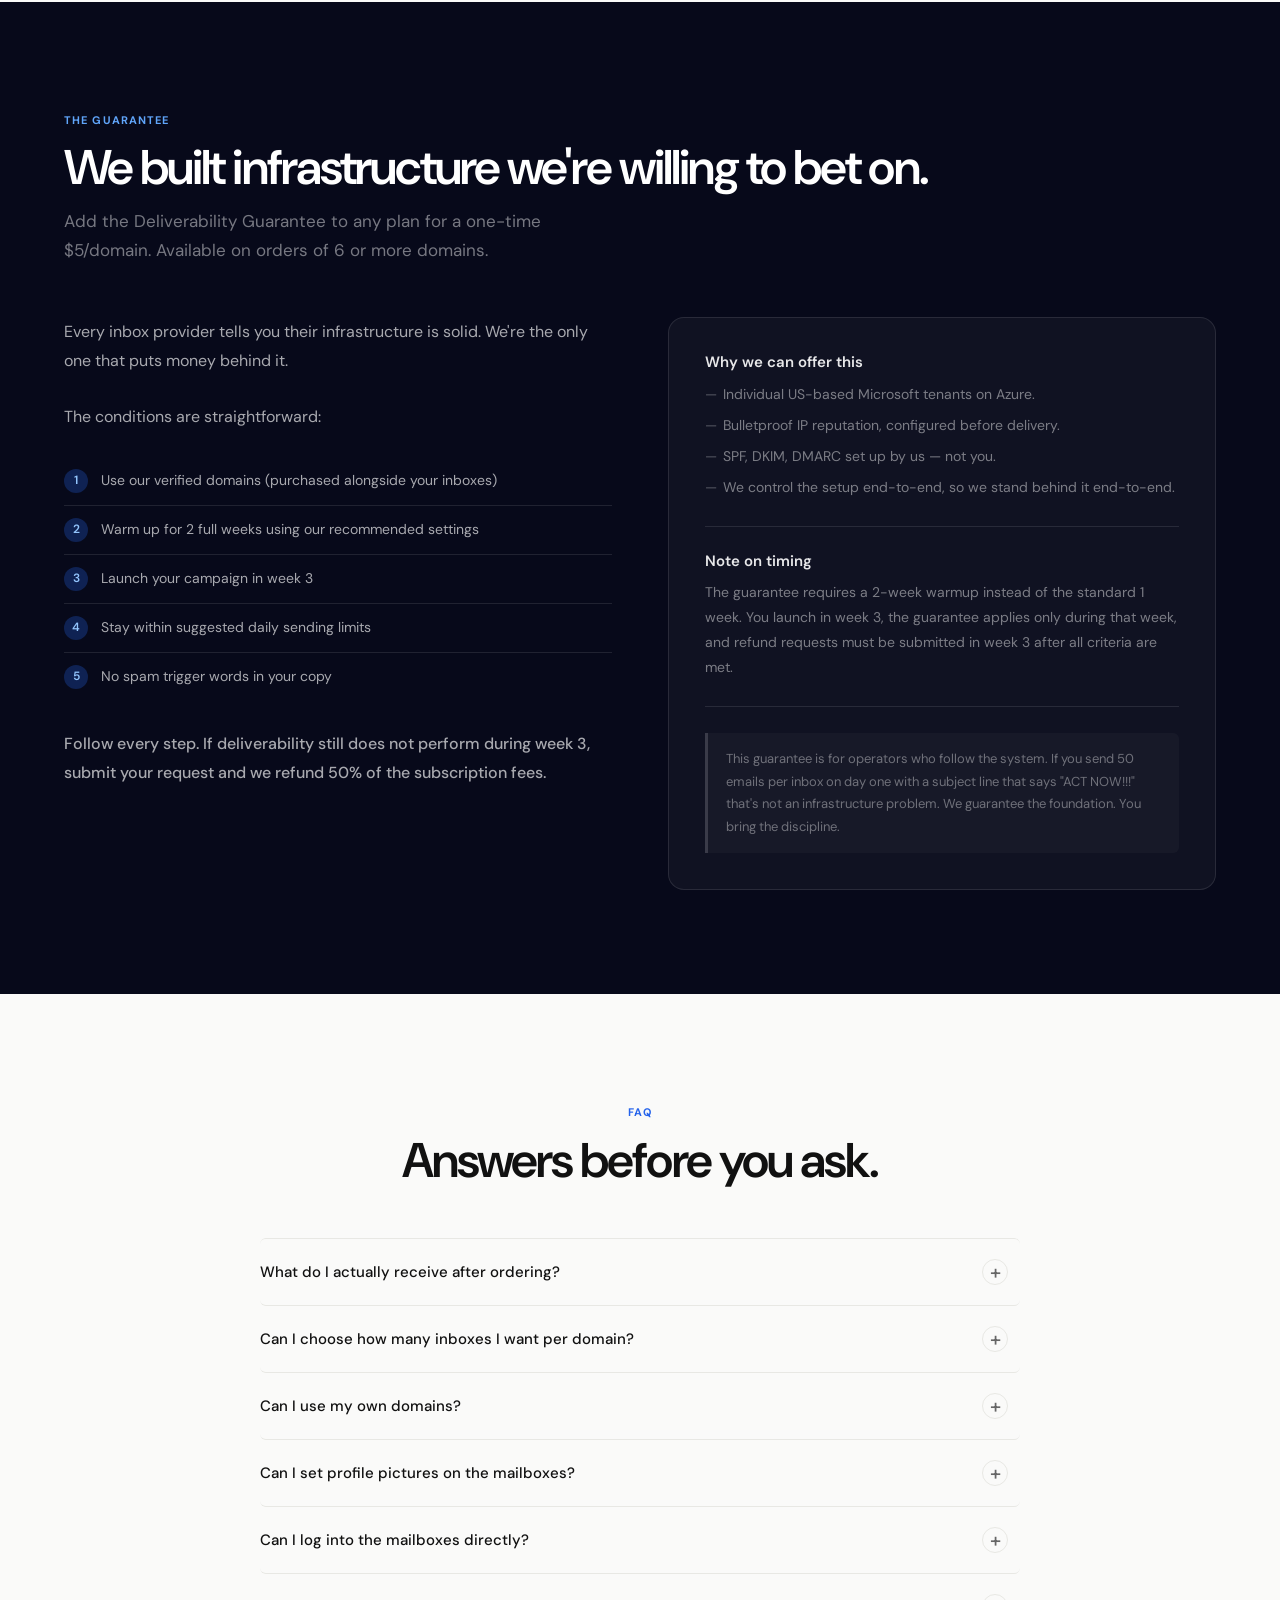
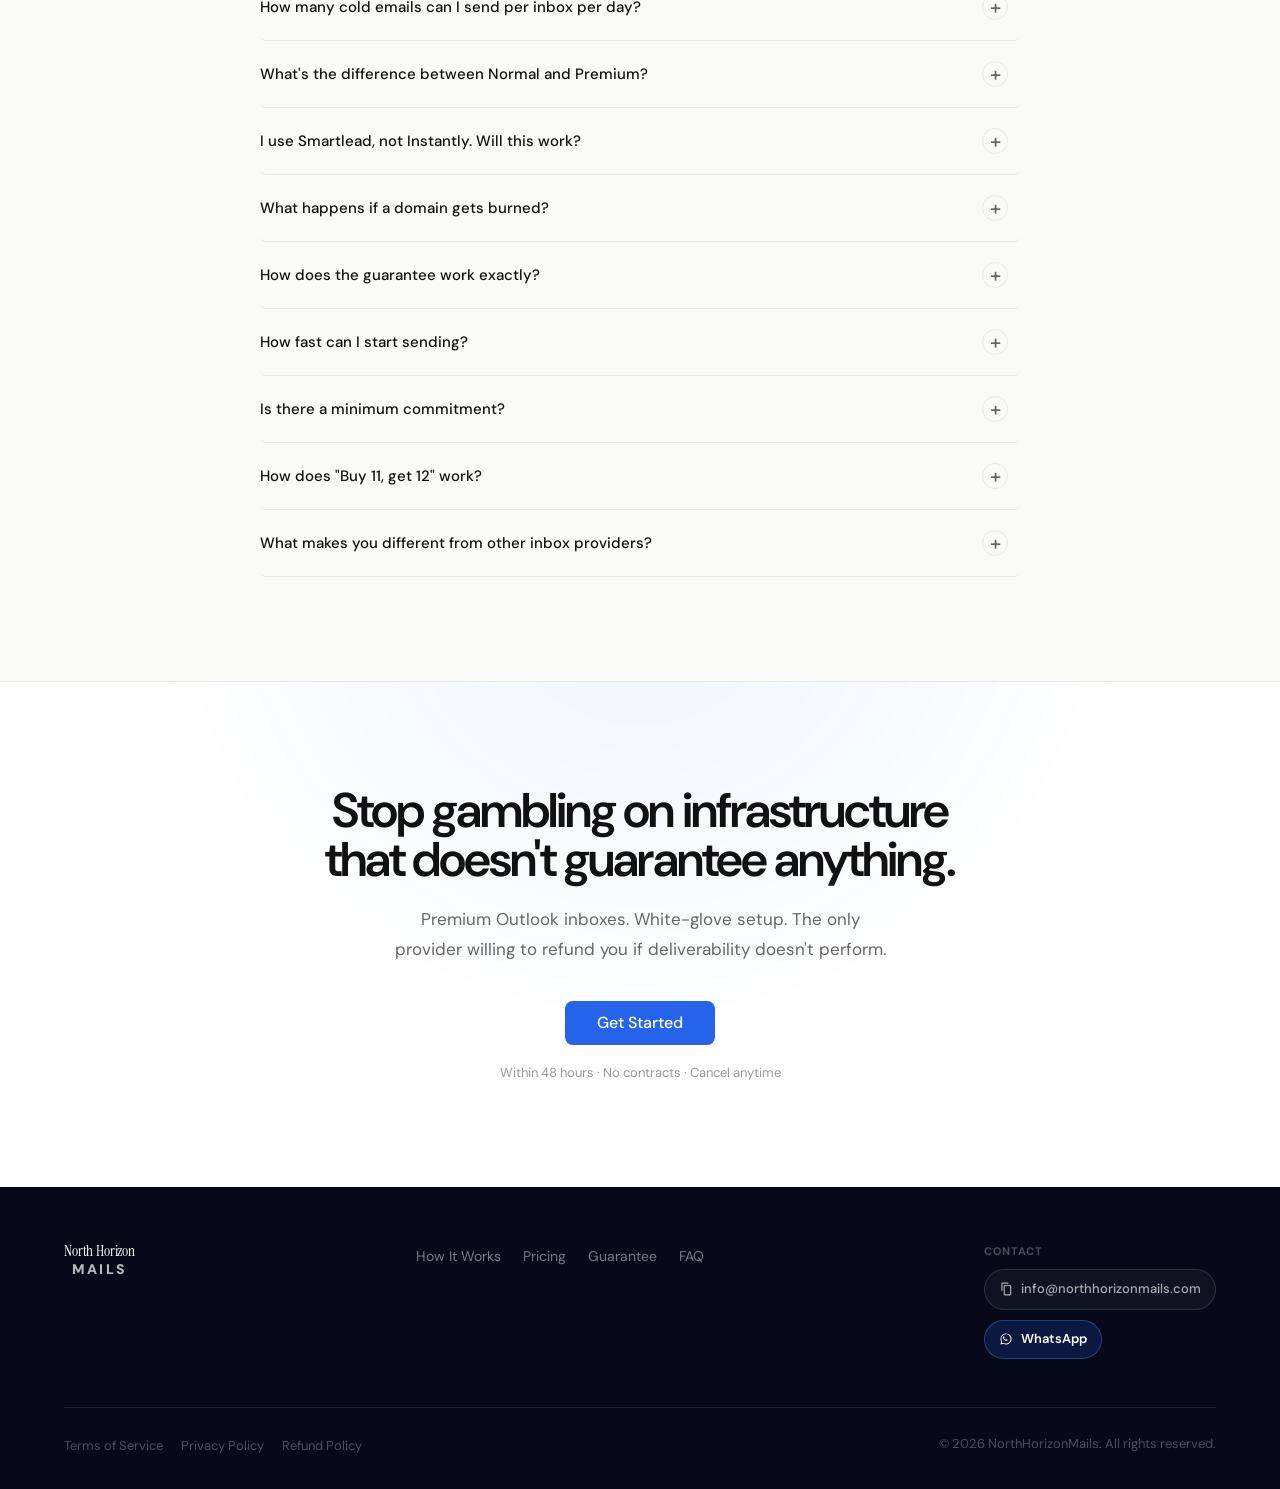
==== commit c8bbb310: "price_change" ====
--- a/index.html
+++ b/index.html
@@ -310,7 +310,7 @@
       <!-- Normal -->
       <div class="card fi" data-plan="normal">
         <p class="plan-label">Normal License</p>
-        <p class="plan-price">$45</p>
+        <p class="plan-price">$49</p>
         <p class="plan-note">100% Normal licenses</p>
         <p class="plan-period">per domain every 4 weeks</p>
         <div class="c-div"></div>
@@ -327,7 +327,7 @@
         </ul>
         <div class="plan-payment">
           <stripe-buy-button
-            buy-button-id="buy_btn_1THjXH3tg3mEQejNCULsQdnM"
+            buy-button-id="buy_btn_1TKZ2Q3tg3mEQejNopjoo4yZ"
             publishable-key="pk_live_51S0OHL3tg3mEQejNLa44wWx0hdihd7EM6ELxXv2ZxdzqfJI58jzxPaI5xKBFRccLNMlfwPQYsSqUKECa6K2w4I2800vueLokCP"
           ></stripe-buy-button>
         </div>
@@ -336,7 +336,7 @@
       <!-- Mixed -->
       <div class="card fi d1" data-plan="mixed">
         <p class="plan-label">Mixed License</p>
-        <p class="plan-price">$55</p>
+        <p class="plan-price">$59</p>
         <p class="plan-note">50% Normal + 50% Premium licenses</p>
         <p class="plan-period">per domain every 4 weeks</p>
         <div class="c-div"></div>
@@ -352,7 +352,7 @@
         </ul>
         <div class="plan-payment">
           <stripe-buy-button
-            buy-button-id="buy_btn_1THjXH3tg3mEQejNCULsQdnM"
+            buy-button-id="buy_btn_1TKZ2m3tg3mEQejNofEjjNRT"
             publishable-key="pk_live_51S0OHL3tg3mEQejNLa44wWx0hdihd7EM6ELxXv2ZxdzqfJI58jzxPaI5xKBFRccLNMlfwPQYsSqUKECa6K2w4I2800vueLokCP"
           ></stripe-buy-button>
         </div>
@@ -362,7 +362,7 @@
       <div class="card featured fi d2" data-plan="premium">
         <span class="popular-pill">Most Popular</span>
         <p class="plan-label">Premium License</p>
-        <p class="plan-price">$65</p>
+        <p class="plan-price">$69</p>
         <p class="plan-note">100% Premium licenses</p>
         <p class="plan-period">per domain every 4 weeks</p>
         <div class="c-div"></div>
@@ -380,7 +380,7 @@
         </ul>
         <div class="plan-payment">
           <stripe-buy-button
-            buy-button-id="buy_btn_1THjXH3tg3mEQejNCULsQdnM"
+            buy-button-id="buy_btn_1TKZ2z3tg3mEQejN3WjdLNep"
             publishable-key="pk_live_51S0OHL3tg3mEQejNLa44wWx0hdihd7EM6ELxXv2ZxdzqfJI58jzxPaI5xKBFRccLNMlfwPQYsSqUKECa6K2w4I2800vueLokCP"
           ></stripe-buy-button>
         </div>
@@ -443,13 +443,13 @@
         <thead>
           <tr>
             <th></th>
-            <th class="col-normal">Normal ($45/mo)</th>
-            <th class="col-premium">Premium ($65/mo)</th>
+            <th class="col-normal">Normal ($49/mo)</th>
+            <th class="col-premium">Premium ($69/mo)</th>
           </tr>
         </thead>
         <tbody>
           <tr><td>Mailbox options</td><td>25, 49, 74, or 99</td><td>25, 49, 74, or 99</td></tr>
-          <tr><td>Cost per inbox (at 99)</td><td>~$0.45</td><td>~$0.66</td></tr>
+          <tr><td>Cost per inbox (at 99)</td><td>~$0.49</td><td>~$0.70</td></tr>
           <tr><td>Cold sends per inbox/day</td><td>3–5</td><td>8–10</td></tr>
           <tr><td>Warmup time</td><td>3–5 days</td><td>3–5 days</td></tr>
           <tr><td>Deliverability</td><td>Good</td><td>Excellent</td></tr>
--- a/styles/pricing.css
+++ b/styles/pricing.css
@@ -46,12 +46,38 @@
   font-size: 15px;
   font-weight: 600;
   letter-spacing: 0.01em;
+  position: relative;
+  overflow: hidden;
+}
+
+/* Shimmer sweep */
+.card[data-plan="custom"] .btn::after {
+  content: '';
+  position: absolute;
+  top: 0;
+  left: -120%;
+  width: 55%;
+  height: 100%;
+  background: linear-gradient(
+    105deg,
+    transparent 0%,
+    rgba(255, 255, 255, 0.22) 50%,
+    transparent 100%
+  );
+  transform: skewX(-15deg);
+  transition: left 0.55s ease;
+  pointer-events: none;
 }
 
 .card[data-plan="custom"] .btn:hover {
   background: var(--accent-dark);
   border-color: var(--accent-dark);
   box-shadow: var(--shadow-accent);
+  transform: translateY(-2px);
+}
+
+.card[data-plan="custom"] .btn:hover::after {
+  left: 130%;
 }
 
 /* ── Single card ── */
@@ -63,7 +89,13 @@
   position: relative;
   display: flex;
   flex-direction: column;
+  text-align: center;
   transition: box-shadow 0.25s, transform 0.25s;
+}
+
+/* Features list stays left-aligned */
+.card .plan-feats {
+  text-align: left;
 }
 .card:hover {
   box-shadow: var(--shadow-md);
@@ -118,11 +150,13 @@
   margin-bottom: 3px;
 }
 .plan-note {
-  font-size: 12.5px;
+  font-family: var(--font-serif);
+  font-style: italic;
+  font-size: 14px;
   color: var(--text-muted);
   margin-bottom: 4px;
   line-height: 1.45;
-  font-weight: 500;
+  font-weight: 400;
 }
 .plan-period {
   font-size: 12.5px;
@@ -247,6 +281,12 @@
 .plan-payment {
   margin-top: 18px;
   width: 100%;
+  border-radius: 6px;
+  transition: transform 0.25s ease, box-shadow 0.25s ease;
+}
+
+.plan-payment:hover {
+  transform: translateY(-2px);
 }
 
 .plan-payment stripe-buy-button {
--- a/styles/cta.css
+++ b/styles/cta.css
@@ -27,6 +27,7 @@
   padding: 14px 32px;
 }
 
+
 .final-note {
   margin-top: 18px;
   font-size: 13px;
